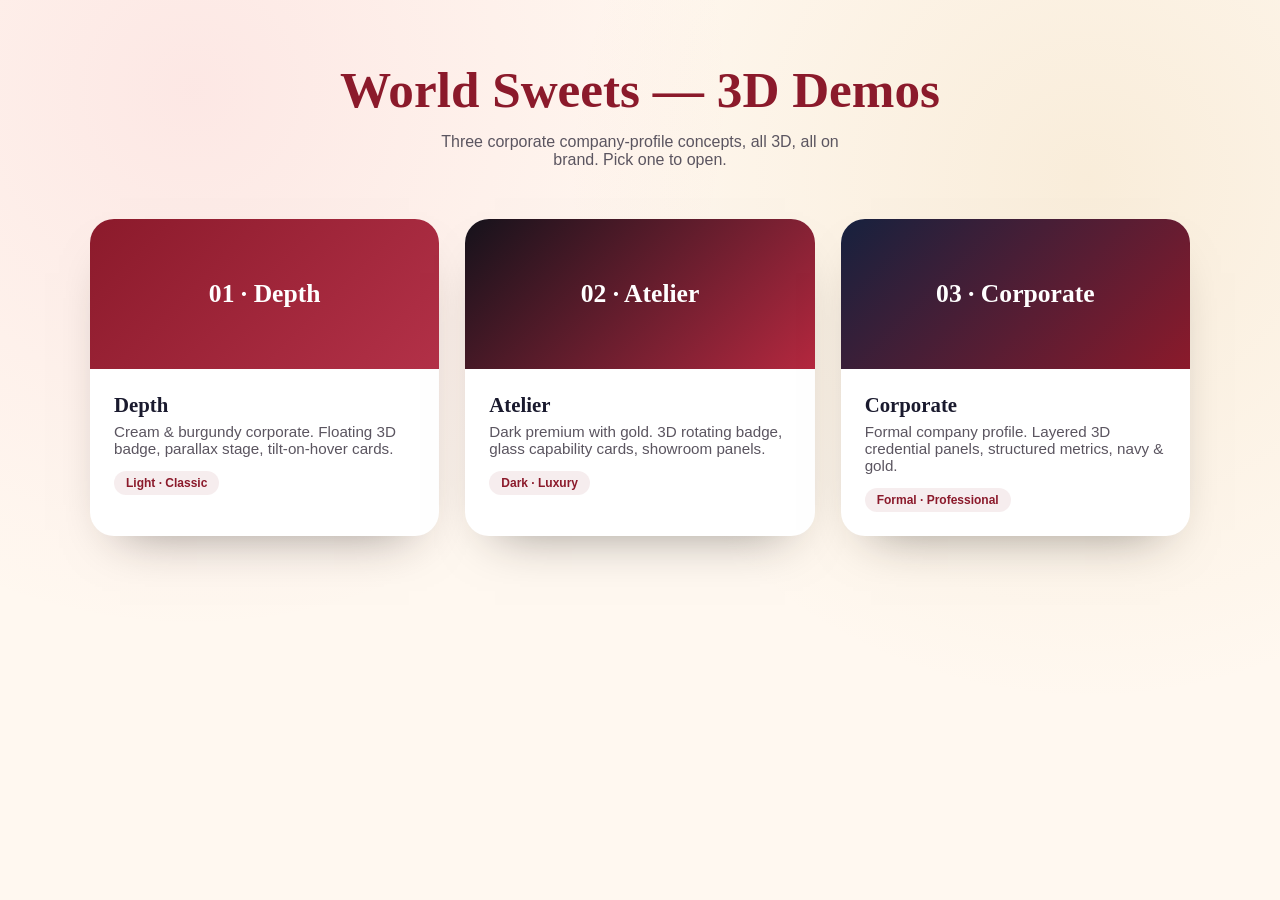
==== index.html @ ce7896cd "World Sweets — 3 corporate 3D homepage demos" ====
<!DOCTYPE html><html lang="en"><head><meta charset="UTF-8">
<meta http-equiv="refresh" content="0; url=3d-demos/index.html">
<title>World Sweets — Demos</title></head>
<body><p>Redirecting to <a href="3d-demos/index.html">World Sweets demos</a>…</p></body></html>
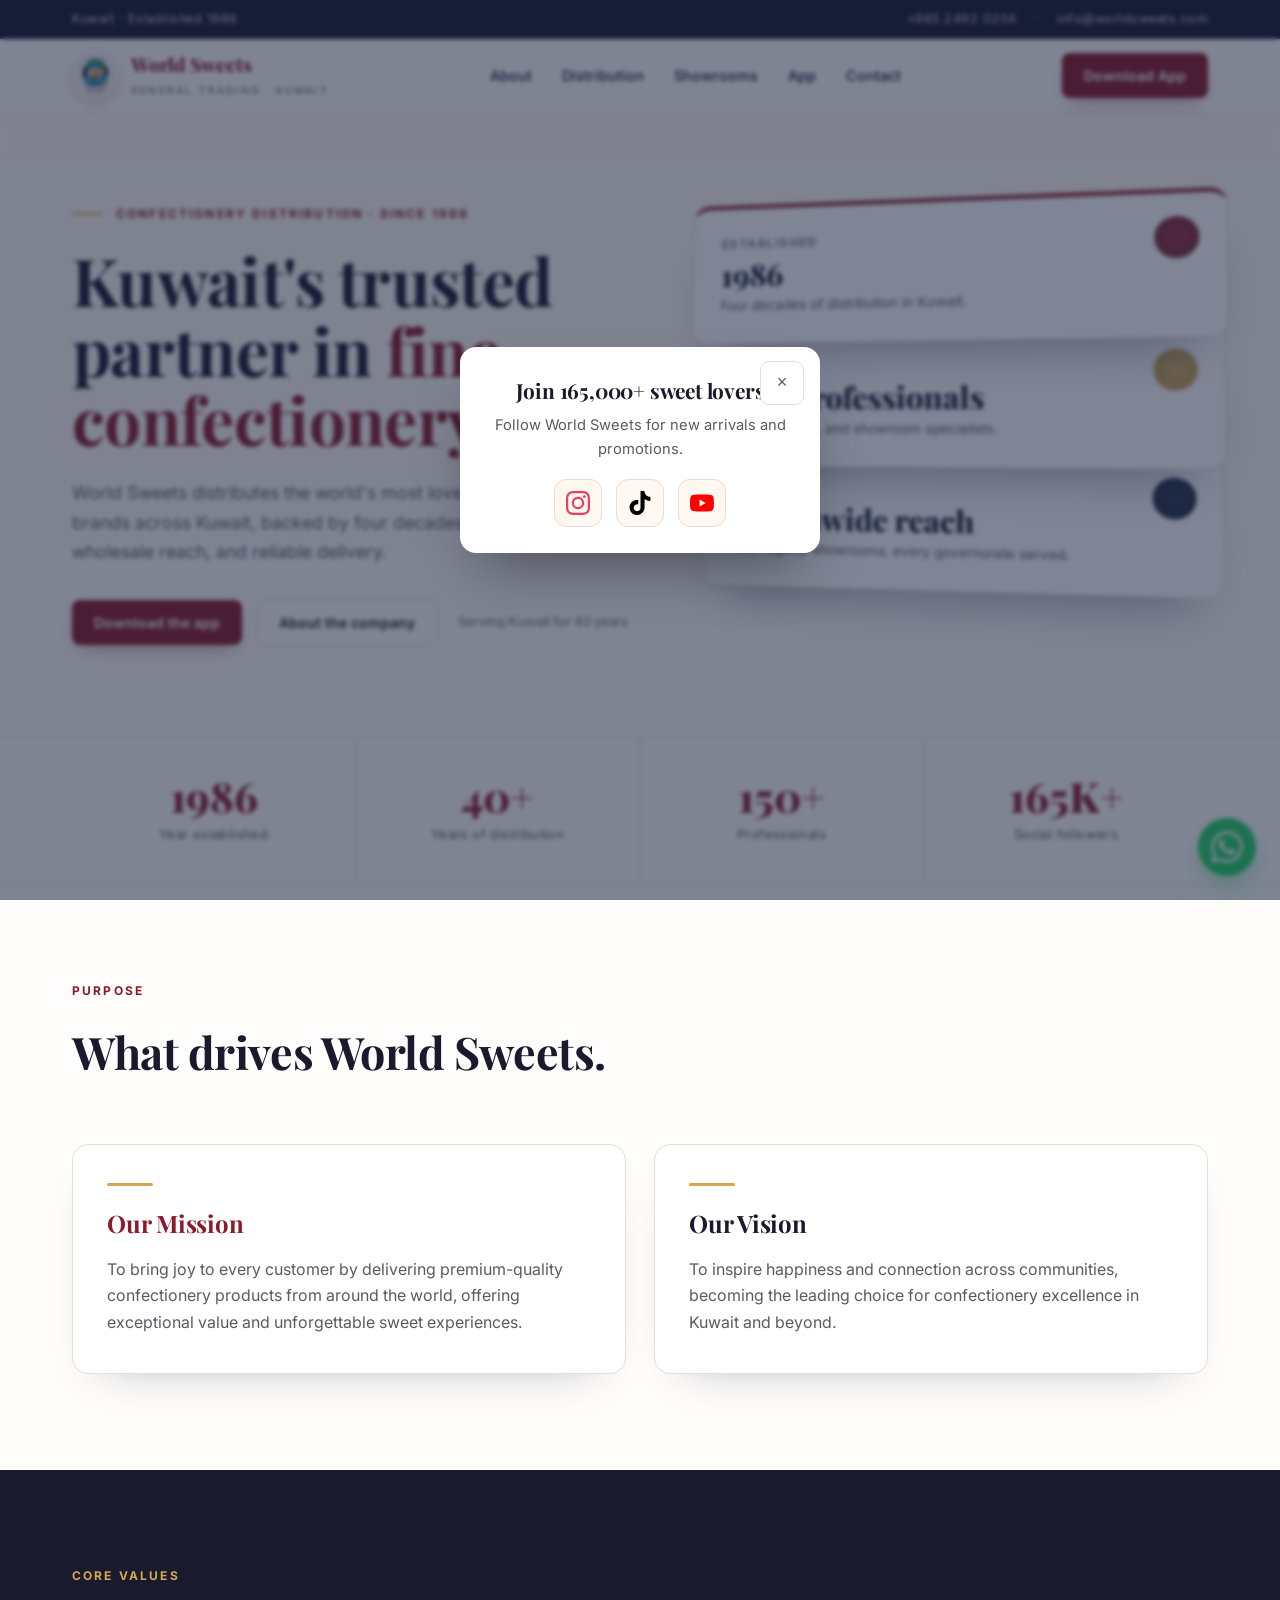
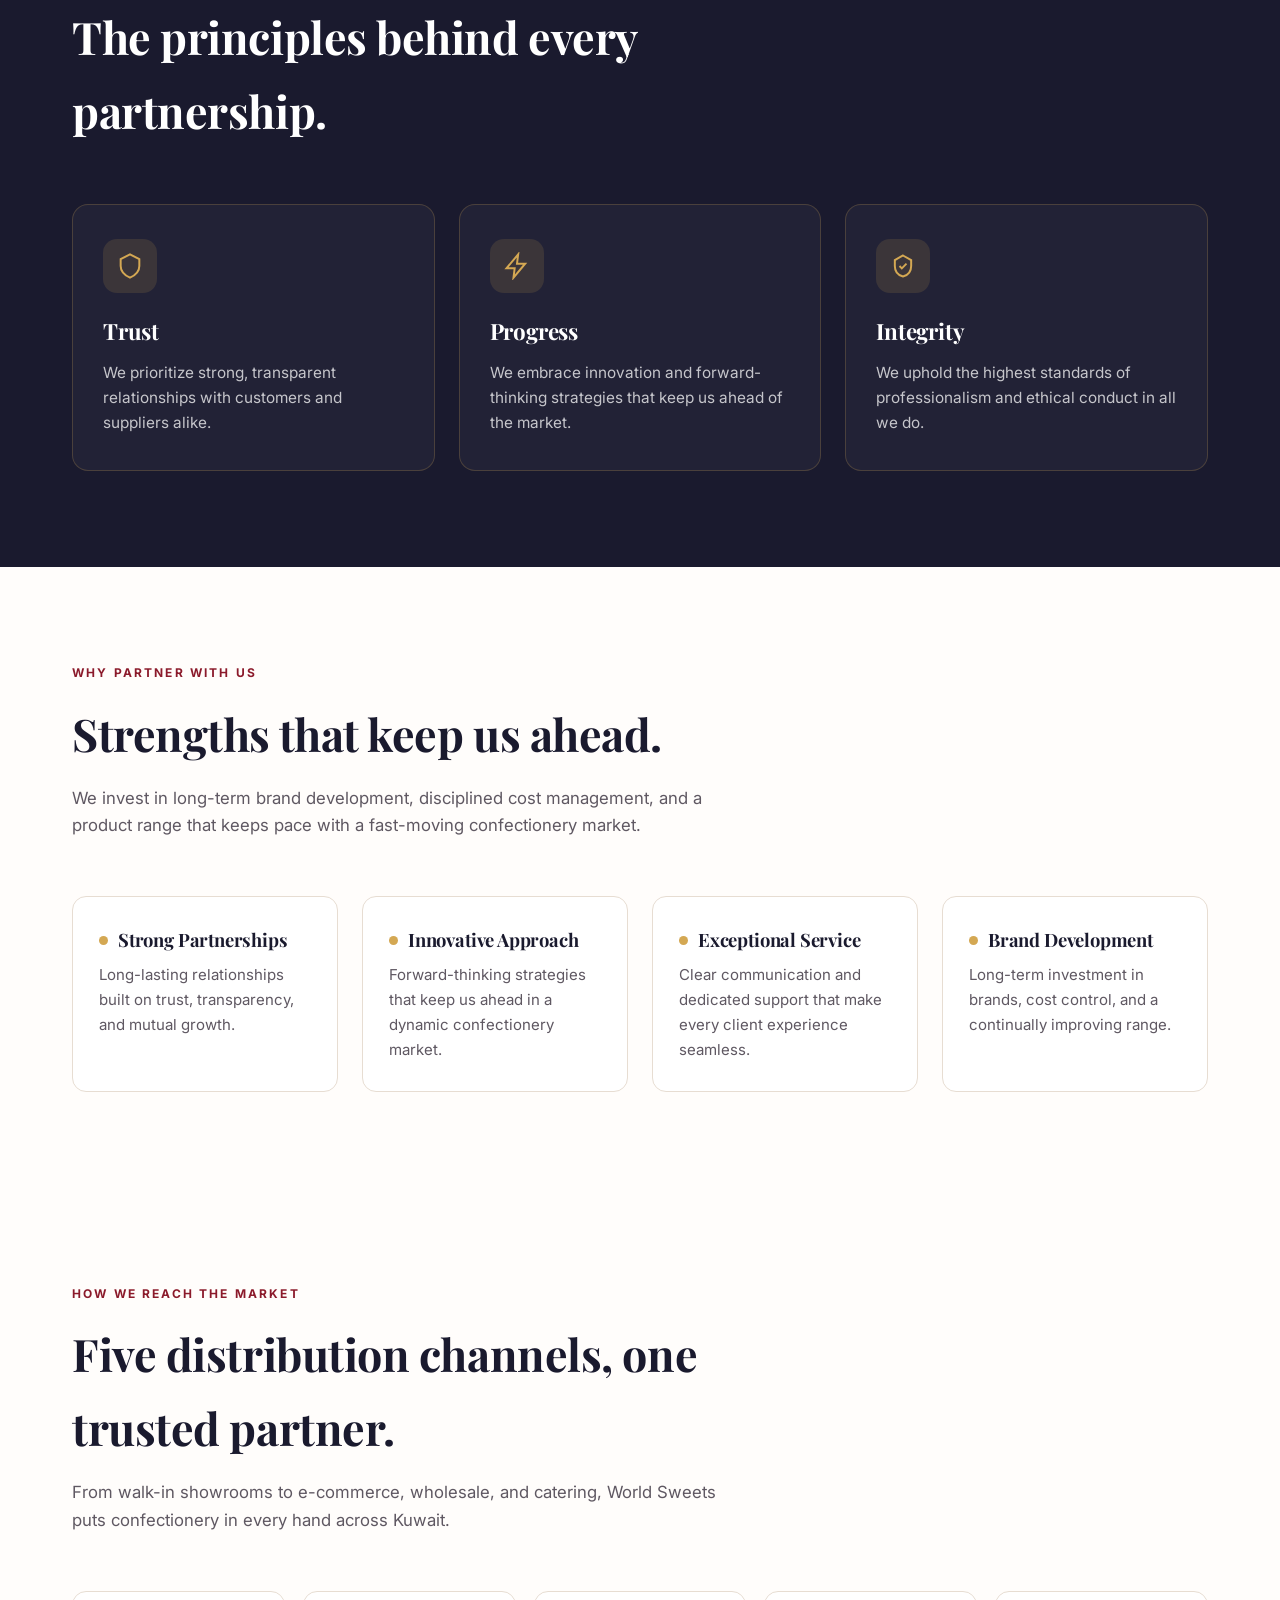
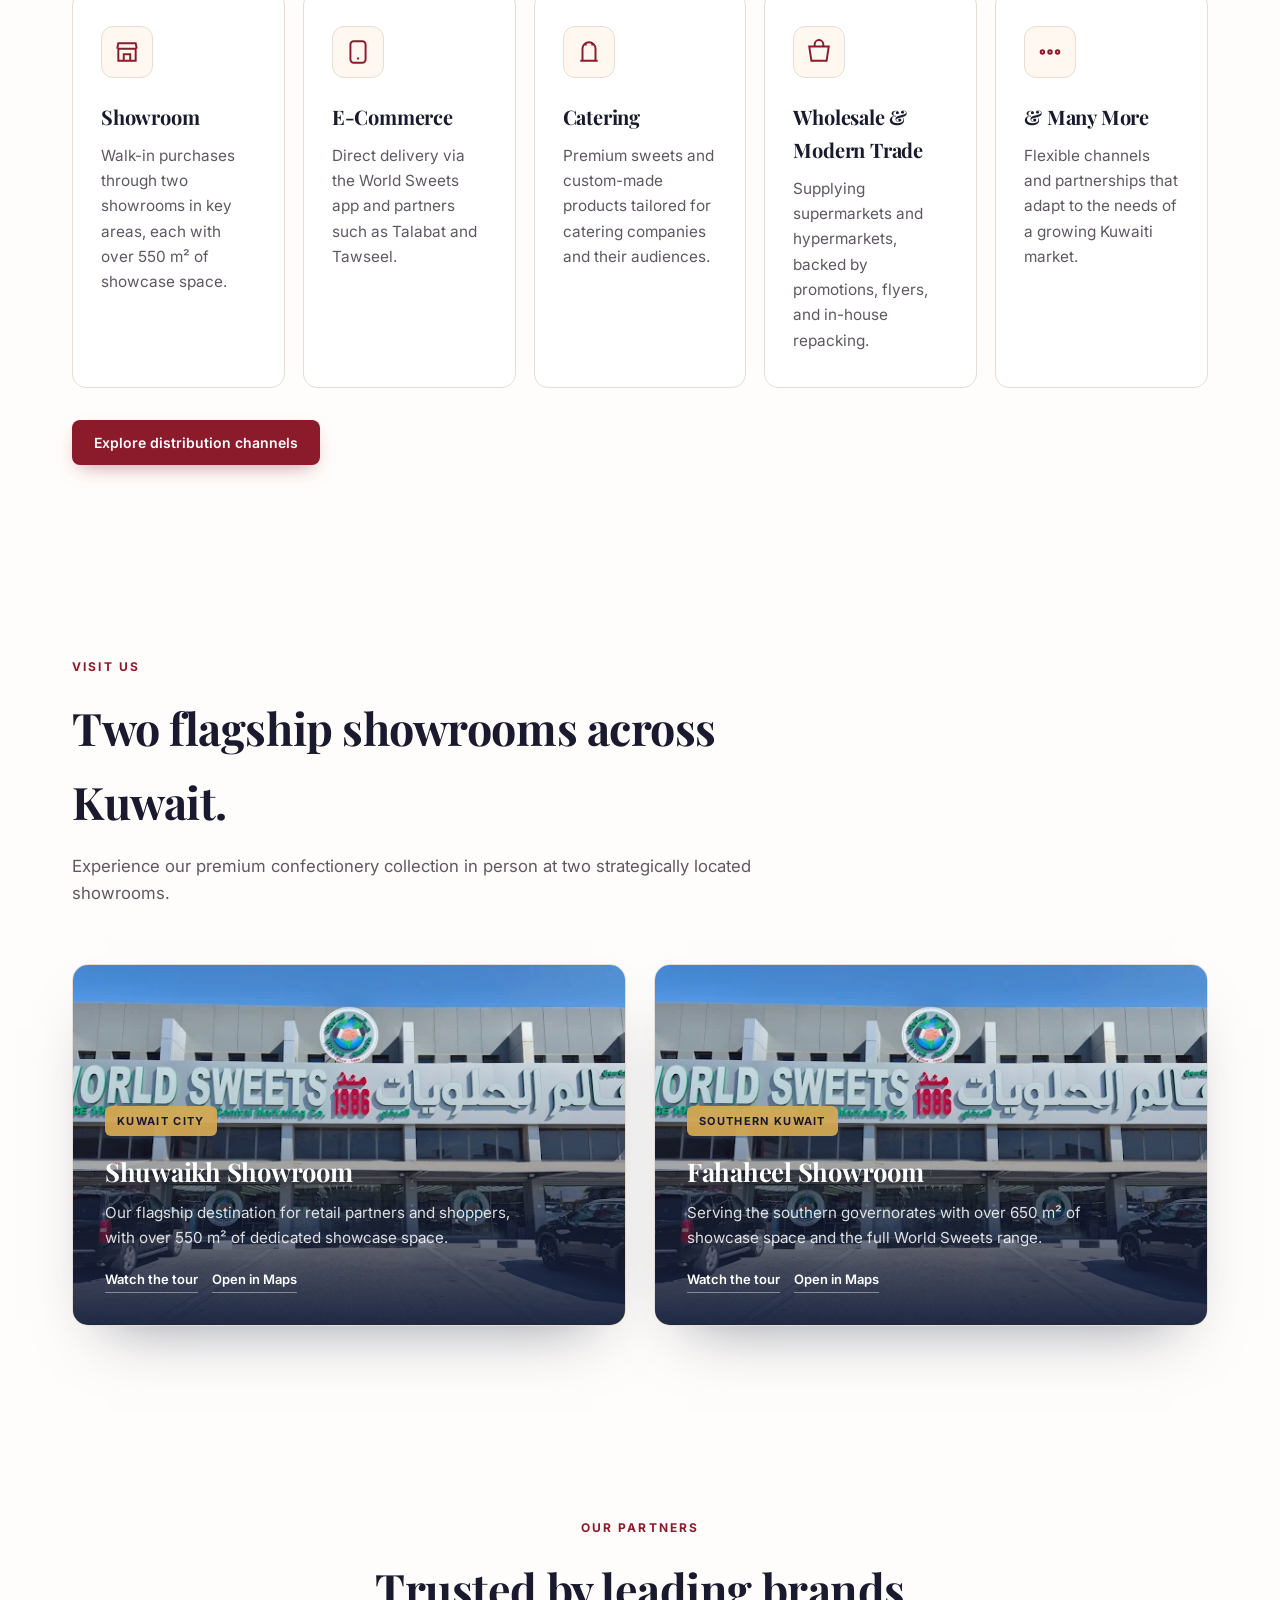
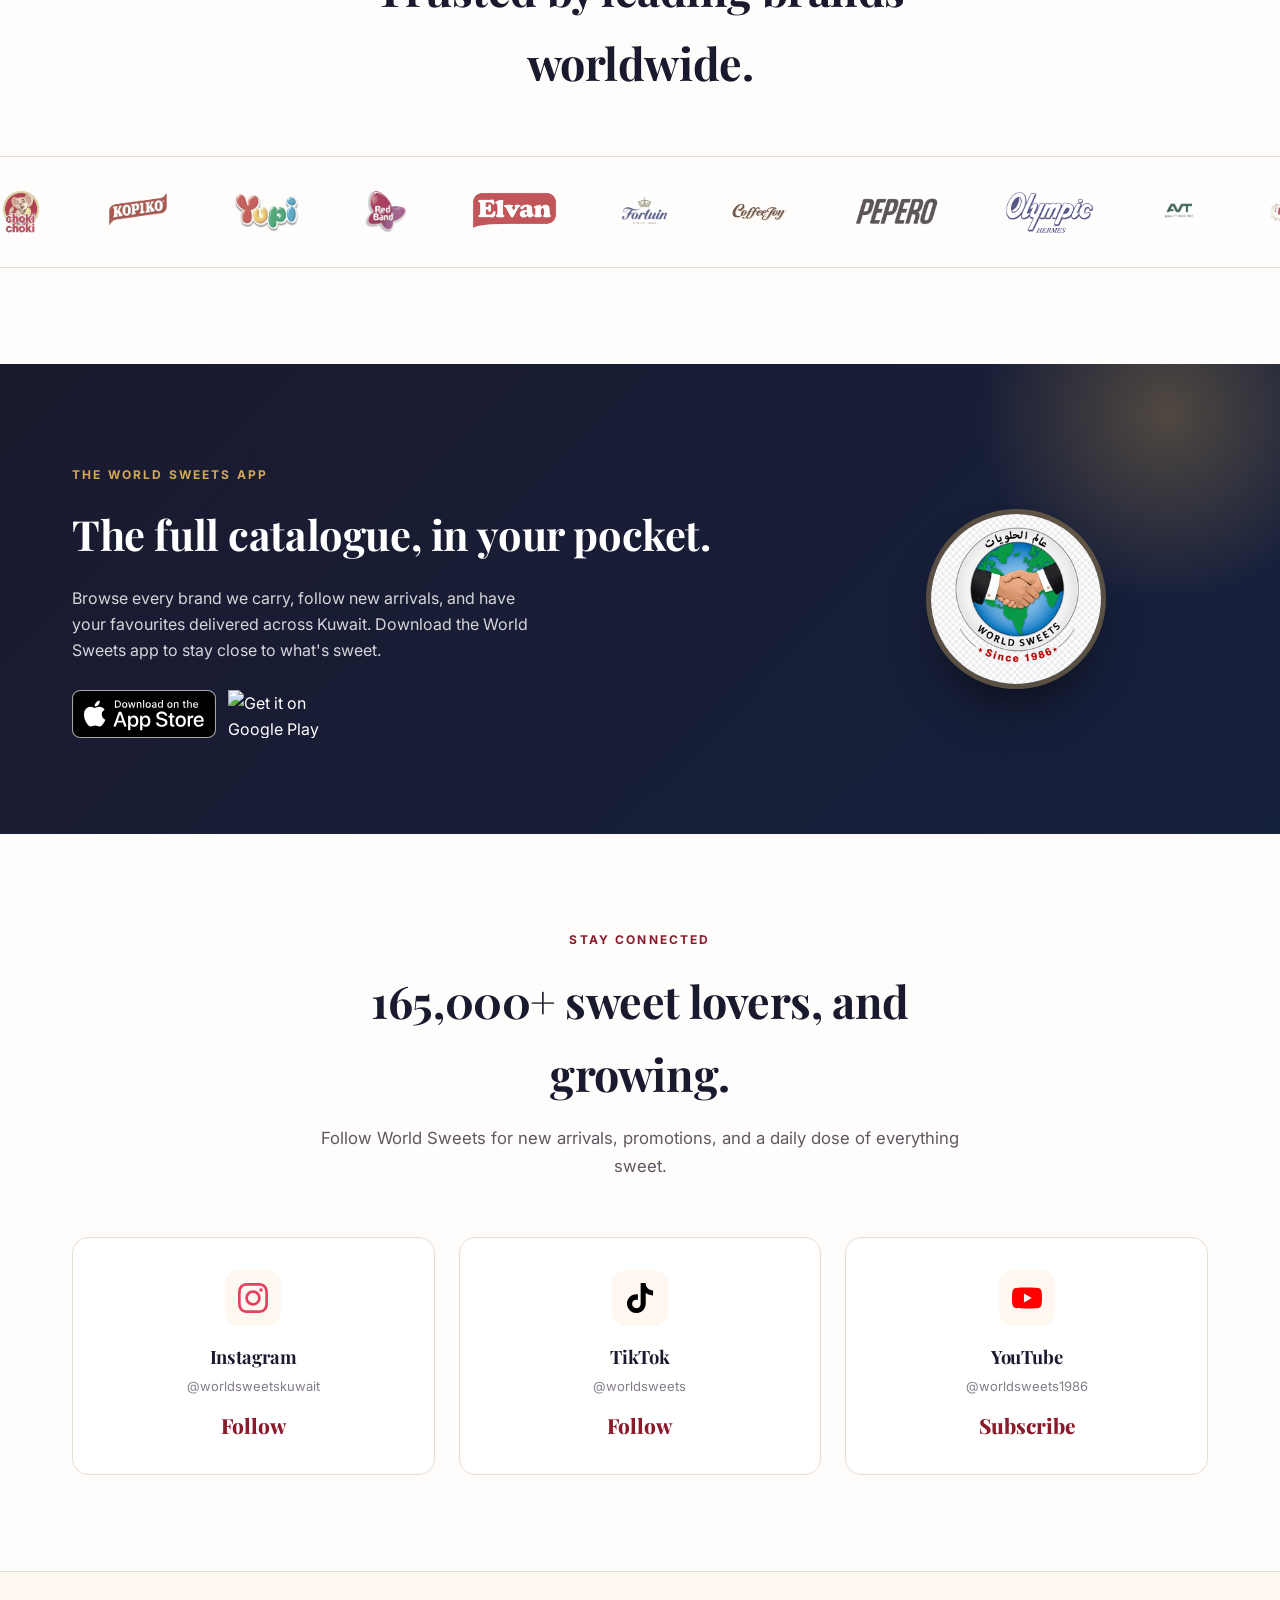
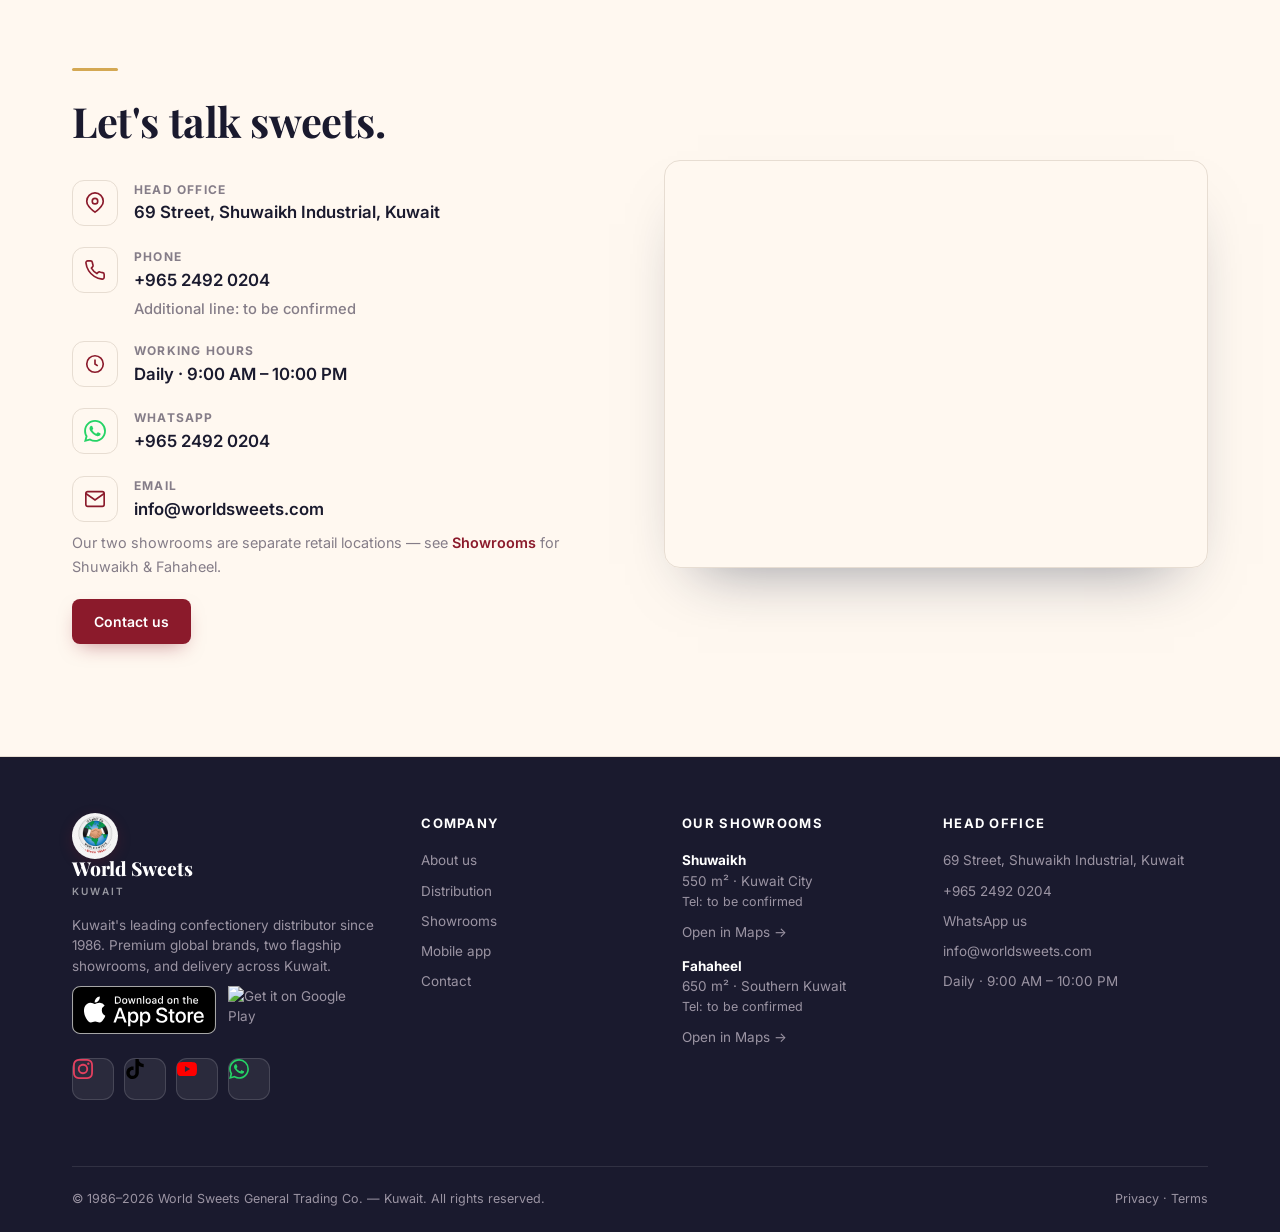
==== commit 3f4b77ae: "Replace demos with World Sweets Design-3 site (Phase 5 home)" ====
--- a/index.html
+++ b/index.html
@@ -1,4 +1,478 @@
-<!DOCTYPE html><html lang="en"><head><meta charset="UTF-8">
-<meta http-equiv="refresh" content="0; url=3d-demos/index.html">
-<title>World Sweets — Demos</title></head>
-<body><p>Redirecting to <a href="3d-demos/index.html">World Sweets demos</a>…</p></body></html>
+<!DOCTYPE html>
+<html lang="en">
+<head>
+<meta charset="UTF-8">
+<meta name="viewport" content="width=device-width, initial-scale=1.0">
+<title>World Sweets Kuwait — Confectionery Distributor Since 1986</title>
+<meta name="description" content="World Sweets is Kuwait's leading confectionery distributor since 1986. 150+ professionals, two flagship showrooms, and the World Sweets app for delivery across Kuwait.">
+<link rel="canonical" href="https://www.worldsweets.com/">
+<meta name="theme-color" content="#1A1A2E">
+<!-- Open Graph -->
+<meta property="og:type" content="website">
+<meta property="og:site_name" content="World Sweets Kuwait">
+<meta property="og:title" content="World Sweets Kuwait — Confectionery Distributor Since 1986">
+<meta property="og:description" content="Kuwait's leading confectionery distributor since 1986. Two flagship showrooms, premium global brands, and the World Sweets app for delivery across Kuwait.">
+<meta property="og:url" content="https://www.worldsweets.com/">
+<meta property="og:image" content="https://www.worldsweets.com/images/showrooms/shop-exterior.webp">
+<meta property="og:locale" content="en_KW">
+<meta name="twitter:card" content="summary_large_image">
+<meta name="twitter:title" content="World Sweets Kuwait — Confectionery Distributor Since 1986">
+<meta name="twitter:description" content="Kuwait's leading confectionery distributor since 1986. Two flagship showrooms and the World Sweets app.">
+<meta name="twitter:image" content="https://www.worldsweets.com/images/showrooms/shop-exterior.webp">
+<link rel="icon" type="image/png" sizes="32x32" href="images/icons/favicon-32.png">
+<link rel="icon" type="image/png" sizes="16x16" href="images/icons/favicon-16.png">
+<link rel="apple-touch-icon" sizes="180x180" href="images/icons/favicon-180.png">
+<link rel="preconnect" href="https://fonts.googleapis.com">
+<link rel="preconnect" href="https://fonts.gstatic.com" crossorigin>
+<link href="https://fonts.googleapis.com/css2?family=Playfair+Display:wght@600;700;800&family=Inter:wght@400;500;600;700&display=swap" rel="stylesheet">
+<link rel="stylesheet" href="css/site.css">
+<script type="application/ld+json">
+{
+  "@context": "https://schema.org",
+  "@type": "Organization",
+  "name": "World Sweets",
+  "legalName": "World Sweets General Trading Co.",
+  "url": "https://www.worldsweets.com/",
+  "logo": "https://www.worldsweets.com/images/icons/logo.png",
+  "foundingDate": "1986",
+  "description": "Kuwait's leading confectionery distributor since 1986, serving all market segments with a team of over 150 professionals and two flagship showrooms.",
+  "email": "info@worldsweets.com",
+  "telephone": "+965 2492 0204",
+  "address": {
+    "@type": "PostalAddress",
+    "streetAddress": "69 Street, Shuwaikh Industrial",
+    "addressLocality": "Shuwaikh",
+    "addressCountry": "KW"
+  },
+  "sameAs": [
+    "https://www.instagram.com/worldsweetskuwait",
+    "https://www.tiktok.com/@worldsweets",
+    "https://youtube.com/@worldsweets1986"
+  ]
+}
+</script>
+</head>
+<body>
+
+<!-- top bar -->
+<div class="topbar">
+  <div class="wrap">
+    <span>Kuwait · Established 1986</span>
+    <div class="tb-contact" style="display:flex;gap:18px;align-items:center">
+      <a href="tel:+96524920204">+965 2492 0204</a>
+      <span>·</span>
+      <a href="mailto:info@worldsweets.com">info@worldsweets.com</a>
+    </div>
+  </div>
+</div>
+
+<!-- nav -->
+<nav class="site">
+  <div class="wrap">
+    <a class="brand" href="index.html" aria-label="World Sweets home">
+      <img src="images/icons/logo.png" alt="World Sweets logo" width="46" height="46">
+      <span><b>World Sweets</b><small>General Trading · Kuwait</small></span>
+    </a>
+    <div class="navlinks">
+      <a href="about.html">About</a>
+      <a href="distribution.html">Distribution</a>
+      <a href="showrooms.html">Showrooms</a>
+      <a href="app.html">App</a>
+      <a href="contact.html">Contact</a>
+    </div>
+    <div class="nav-cta">
+      <a class="btn btn-primary" href="app.html">Download App</a>
+      <button class="nav-toggle" id="nav-toggle" aria-label="Open menu" aria-expanded="false" aria-controls="mobile-menu">
+        <span></span><span></span><span></span>
+      </button>
+    </div>
+  </div>
+</nav>
+
+<!-- mobile menu -->
+<div class="mobile-menu" id="mobile-menu" role="dialog" aria-modal="true" aria-label="Navigation menu">
+  <div class="mobile-menu-head">
+    <span class="brand"><b>World Sweets</b><small>Kuwait</small></span>
+    <button class="mm-close" id="mm-close" aria-label="Close menu">&times;</button>
+  </div>
+  <a class="mm-link" href="about.html">About</a>
+  <a class="mm-link" href="distribution.html">Distribution</a>
+  <a class="mm-link" href="showrooms.html">Showrooms</a>
+  <a class="mm-link" href="app.html">App</a>
+  <a class="mm-link" href="contact.html">Contact</a>
+  <a class="btn btn-gold" href="app.html">Download the app</a>
+</div>
+
+<main>
+
+<!-- hero -->
+<header class="hero" id="hero">
+  <div class="wrap">
+    <div class="reveal">
+      <span class="kicker">Confectionery Distribution · Since 1986</span>
+      <h1>Kuwait's trusted partner in <span>fine confectionery</span>.</h1>
+      <p class="lead">World Sweets distributes the world's most loved confectionery brands across Kuwait, backed by four decades of showrooms, wholesale reach, and reliable delivery.</p>
+      <div class="cta-row">
+        <a class="btn btn-primary" href="app.html">Download the app</a>
+        <a class="btn btn-outline" href="about.html">About the company</a>
+        <span class="since">Serving Kuwait for 40 years</span>
+      </div>
+    </div>
+    <div class="stack" id="stack">
+      <div class="panel p1"><div class="seal" style="background:radial-gradient(circle,var(--burgundy),var(--burgundy-d))"></div><div class="pl">Established</div><div class="pv">1986</div><div class="pd">Four decades of distribution in Kuwait.</div></div>
+      <div class="panel p2"><div class="seal" style="background:radial-gradient(circle,var(--gold),var(--gold-d))"></div><div class="pl">Team</div><div class="pv">150+ professionals</div><div class="pd">Sales, logistics, and showroom specialists.</div></div>
+      <div class="panel p3"><div class="seal" style="background:radial-gradient(circle,var(--navy),#0d1326)"></div><div class="pl">Network</div><div class="pv">Nationwide reach</div><div class="pd">Two flagship showrooms, every governorate served.</div></div>
+    </div>
+  </div>
+</header>
+
+<!-- metrics -->
+<section class="metrics" style="padding:0">
+  <div class="wrap">
+    <div class="metric reveal"><div class="n">1986</div><div class="l">Year established</div></div>
+    <div class="metric reveal"><div class="n">40+</div><div class="l">Years of distribution</div></div>
+    <div class="metric reveal"><div class="n">150+</div><div class="l">Professionals</div></div>
+    <div class="metric reveal"><div class="n">165K+</div><div class="l">Social followers</div></div>
+  </div>
+</section>
+
+<!-- mission & vision -->
+<section class="wrap">
+  <div class="sec-head reveal">
+    <span class="kicker">Purpose</span>
+    <h2>What drives World Sweets.</h2>
+  </div>
+  <div class="mv-grid">
+    <div class="mv reveal">
+      <div class="rule"></div>
+      <h3>Our Mission</h3>
+      <p>To bring joy to every customer by delivering premium-quality confectionery products from around the world, offering exceptional value and unforgettable sweet experiences.</p>
+    </div>
+    <div class="mv vision reveal">
+      <div class="rule"></div>
+      <h3>Our Vision</h3>
+      <p>To inspire happiness and connection across communities, becoming the leading choice for confectionery excellence in Kuwait and beyond.</p>
+    </div>
+  </div>
+</section>
+
+<!-- core values -->
+<section class="values">
+  <div class="wrap">
+    <div class="sec-head reveal">
+      <span class="kicker">Core values</span>
+      <h2>The principles behind every partnership.</h2>
+    </div>
+    <div class="vgrid">
+      <div class="vcard reveal">
+        <div class="vix"><svg viewBox="0 0 24 24"><path d="M12 2l8 4v6c0 5-3.5 8-8 10-4.5-2-8-5-8-10V6l8-4z"/></svg></div>
+        <h3>Trust</h3>
+        <p>We prioritize strong, transparent relationships with customers and suppliers alike.</p>
+      </div>
+      <div class="vcard reveal">
+        <div class="vix"><svg viewBox="0 0 24 24"><path d="M13 2L3 14h7l-1 8 10-12h-7l1-8z"/></svg></div>
+        <h3>Progress</h3>
+        <p>We embrace innovation and forward-thinking strategies that keep us ahead of the market.</p>
+      </div>
+      <div class="vcard reveal">
+        <div class="vix"><svg viewBox="0 0 24 24"><path d="M9 12l2 2 4-4M12 3l7 4v5c0 5-3 8-7 9-4-1-7-4-7-9V7l7-4z"/></svg></div>
+        <h3>Integrity</h3>
+        <p>We uphold the highest standards of professionalism and ethical conduct in all we do.</p>
+      </div>
+    </div>
+  </div>
+</section>
+
+<!-- strengths -->
+<section class="wrap">
+  <div class="sec-head reveal">
+    <span class="kicker">Why partner with us</span>
+    <h2>Strengths that keep us ahead.</h2>
+    <p>We invest in long-term brand development, disciplined cost management, and a product range that keeps pace with a fast-moving confectionery market.</p>
+  </div>
+  <div class="str-grid">
+    <div class="str reveal"><h3><span class="dot"></span>Strong Partnerships</h3><p>Long-lasting relationships built on trust, transparency, and mutual growth.</p></div>
+    <div class="str reveal"><h3><span class="dot"></span>Innovative Approach</h3><p>Forward-thinking strategies that keep us ahead in a dynamic confectionery market.</p></div>
+    <div class="str reveal"><h3><span class="dot"></span>Exceptional Service</h3><p>Clear communication and dedicated support that make every client experience seamless.</p></div>
+    <div class="str reveal"><h3><span class="dot"></span>Brand Development</h3><p>Long-term investment in brands, cost control, and a continually improving range.</p></div>
+  </div>
+</section>
+
+<!-- distribution channels teaser -->
+<section class="wrap">
+  <div class="sec-head reveal">
+    <span class="kicker">How we reach the market</span>
+    <h2>Five distribution channels, one trusted partner.</h2>
+    <p>From walk-in showrooms to e-commerce, wholesale, and catering, World Sweets puts confectionery in every hand across Kuwait.</p>
+  </div>
+  <div class="cap-grid">
+    <div class="cap reveal">
+      <div class="ix"><svg viewBox="0 0 24 24"><path d="M3 9l1-5h16l1 5M4 9h16v11H4zM9 20v-6h6v6"/></svg></div>
+      <h3>Showroom</h3>
+      <p>Walk-in purchases through two showrooms in key areas, each with over 550 m² of showcase space.</p>
+    </div>
+    <div class="cap reveal">
+      <div class="ix"><svg viewBox="0 0 24 24"><rect x="5" y="2" width="14" height="20" rx="3"/><path d="M11 18h2"/></svg></div>
+      <h3>E-Commerce</h3>
+      <p>Direct delivery via the World Sweets app and partners such as Talabat and Tawseel.</p>
+    </div>
+    <div class="cap reveal">
+      <div class="ix"><svg viewBox="0 0 24 24"><path d="M4 20h16M6 20V9a6 6 0 0 1 12 0v11M9 6V4M15 6V4"/></svg></div>
+      <h3>Catering</h3>
+      <p>Premium sweets and custom-made products tailored for catering companies and their audiences.</p>
+    </div>
+    <div class="cap reveal">
+      <div class="ix"><svg viewBox="0 0 24 24"><path d="M3 7h18l-2 13H5L3 7zM8 7V5a4 4 0 0 1 8 0v2"/></svg></div>
+      <h3>Wholesale &amp; Modern Trade</h3>
+      <p>Supplying supermarkets and hypermarkets, backed by promotions, flyers, and in-house repacking.</p>
+    </div>
+    <div class="cap reveal">
+      <div class="ix"><svg viewBox="0 0 24 24"><circle cx="5" cy="12" r="1.6"/><circle cx="12" cy="12" r="1.6"/><circle cx="19" cy="12" r="1.6"/></svg></div>
+      <h3>&amp; Many More</h3>
+      <p>Flexible channels and partnerships that adapt to the needs of a growing Kuwaiti market.</p>
+    </div>
+  </div>
+  <p class="reveal" style="margin-top:32px"><a class="btn btn-primary" href="distribution.html">Explore distribution channels</a></p>
+</section>
+
+<!-- showrooms teaser -->
+<section class="wrap">
+  <div class="sec-head reveal">
+    <span class="kicker">Visit us</span>
+    <h2>Two flagship showrooms across Kuwait.</h2>
+    <p>Experience our premium confectionery collection in person at two strategically located showrooms.</p>
+  </div>
+  <div class="rooms">
+    <div class="room reveal">
+      <img src="images/showrooms/shop-exterior.webp" alt="World Sweets Shuwaikh showroom exterior" loading="lazy">
+      <div class="meta">
+        <span class="tag">Kuwait City</span>
+        <h3>Shuwaikh Showroom</h3>
+        <p>Our flagship destination for retail partners and shoppers, with over 550 m² of dedicated showcase space.</p>
+        <div class="room-links">
+          <a href="showrooms.html">Watch the tour</a>
+          <a href="https://maps.app.goo.gl/JJyNGuVDmwmfUHDL9" target="_blank" rel="noopener">Open in Maps</a>
+        </div>
+      </div>
+    </div>
+    <div class="room reveal">
+      <img src="images/showrooms/shop-exterior.webp" alt="World Sweets Fahaheel showroom exterior" loading="lazy">
+      <div class="meta">
+        <span class="tag">Southern Kuwait</span>
+        <h3>Fahaheel Showroom</h3>
+        <p>Serving the southern governorates with over 650 m² of showcase space and the full World Sweets range.</p>
+        <div class="room-links">
+          <a href="showrooms.html">Watch the tour</a>
+          <a href="https://maps.app.goo.gl/7aEmgM1BftRYwrcG6" target="_blank" rel="noopener">Open in Maps</a>
+        </div>
+      </div>
+    </div>
+  </div>
+</section>
+
+<!-- brands marquee -->
+<section class="brands">
+  <div class="wrap">
+    <div class="sec-head center reveal">
+      <span class="kicker">Our partners</span>
+      <h2>Trusted by leading brands worldwide.</h2>
+    </div>
+  </div>
+  <div class="marquee-wrap reveal">
+    <div class="marquee" id="brand-marquee">
+      <img src="images/brands/choki.webp" alt="Choki Choki" loading="lazy">
+      <img src="images/brands/kopiko.webp" alt="Kopiko" loading="lazy">
+      <img src="images/brands/yupi.png" alt="Yupi" loading="lazy">
+      <img src="images/brands/red-band.webp" alt="Red Band" loading="lazy">
+      <img src="images/brands/elvan.png" alt="Elvan" loading="lazy">
+      <img src="images/brands/fortuin.png" alt="Fortuin" loading="lazy">
+      <img src="images/brands/coffee-joy.png" alt="Coffee Joy" loading="lazy">
+      <img src="images/brands/pepero.jpg" alt="Pepero" loading="lazy">
+      <img src="images/brands/oly.png" alt="Oly" loading="lazy">
+      <img src="images/brands/avt.png" alt="AVT" loading="lazy">
+      <img src="images/brands/rollana.jpg" alt="Rollana" loading="lazy">
+      <img src="images/brands/sadia.jpg" alt="Sadia" loading="lazy">
+      <img src="images/brands/sourpunk.png" alt="Sour Punk" loading="lazy">
+      <img src="images/brands/eg.jpg" alt="E and G" loading="lazy">
+    </div>
+  </div>
+</section>
+
+<!-- app promo band -->
+<section class="appcta">
+  <div class="wrap">
+    <div class="reveal">
+      <span class="kicker">The World Sweets app</span>
+      <h2>The full catalogue, in your pocket.</h2>
+      <p>Browse every brand we carry, follow new arrivals, and have your favourites delivered across Kuwait. Download the World Sweets app to stay close to what's sweet.</p>
+      <div class="store-row">
+        <a class="store-badge app-store-link" href="app.html" aria-label="Download on the App Store"><img src="images/badges/app-store.svg" alt="Download on the App Store" width="135" height="48"></a>
+        <a class="store-badge app-store-link" href="app.html" aria-label="Get it on Google Play"><img src="images/badges/google-play.png" alt="Get it on Google Play" width="124" height="48"></a>
+      </div>
+    </div>
+    <div class="seal-lg reveal"><img src="images/icons/logo.png" alt="World Sweets app icon"></div>
+  </div>
+</section>
+
+<!-- social -->
+<section class="wrap">
+  <div class="sec-head center reveal">
+    <span class="kicker">Stay connected</span>
+    <h2>165,000+ sweet lovers, and growing.</h2>
+    <p>Follow World Sweets for new arrivals, promotions, and a daily dose of everything sweet.</p>
+  </div>
+  <div class="social-grid">
+    <a class="scard reveal" href="https://www.instagram.com/worldsweetskuwait" target="_blank" rel="noopener">
+      <div class="sicon"><img src="images/social/instagram.svg" alt="" width="30" height="30"></div>
+      <h3>Instagram</h3>
+      <p class="handle">@worldsweetskuwait</p>
+      <span class="count">Follow</span>
+    </a>
+    <a class="scard reveal" href="https://www.tiktok.com/@worldsweets" target="_blank" rel="noopener">
+      <div class="sicon"><img src="images/social/tiktok.svg" alt="" width="30" height="30"></div>
+      <h3>TikTok</h3>
+      <p class="handle">@worldsweets</p>
+      <span class="count">Follow</span>
+    </a>
+    <a class="scard reveal" href="https://youtube.com/@worldsweets1986" target="_blank" rel="noopener">
+      <div class="sicon"><img src="images/social/youtube.svg" alt="" width="30" height="30"></div>
+      <h3>YouTube</h3>
+      <p class="handle">@worldsweets1986</p>
+      <span class="count">Subscribe</span>
+    </a>
+  </div>
+</section>
+
+<!-- contact teaser -->
+<section class="about contact" id="contact">
+  <div class="wrap">
+    <div class="reveal">
+      <div class="rule"></div>
+      <h2 style="font-family:'Playfair Display';font-size:clamp(1.8rem,3.4vw,2.6rem);color:var(--navy-2);margin:16px 0 24px">Let's talk sweets.</h2>
+      <div class="contact-info">
+        <div class="ci">
+          <div class="ci-ix"><svg viewBox="0 0 24 24"><path d="M21 10c0 6-9 12-9 12s-9-6-9-12a9 9 0 0 1 18 0z"/><circle cx="12" cy="10" r="3"/></svg></div>
+          <div><div class="ci-l">Head office</div><div class="ci-v">69 Street, Shuwaikh Industrial, Kuwait</div></div>
+        </div>
+        <div class="ci">
+          <div class="ci-ix"><svg viewBox="0 0 24 24"><path d="M22 16.9v3a2 2 0 0 1-2.2 2 19.8 19.8 0 0 1-8.6-3 19.5 19.5 0 0 1-6-6 19.8 19.8 0 0 1-3.1-8.7A2 2 0 0 1 4.1 2h3a2 2 0 0 1 2 1.7c.1 1 .4 1.9.7 2.8a2 2 0 0 1-.5 2.1L8.1 9.9a16 16 0 0 0 6 6l1.3-1.3a2 2 0 0 1 2.1-.4c.9.3 1.8.6 2.8.7a2 2 0 0 1 1.7 2z"/></svg></div>
+          <div><div class="ci-l">Phone</div><div class="ci-v"><a href="tel:+96524920204">+965 2492 0204</a><span class="muted-add">Additional line: to be confirmed</span></div></div>
+        </div>
+        <div class="ci">
+          <div class="ci-ix"><svg viewBox="0 0 24 24"><circle cx="12" cy="12" r="9"/><path d="M12 7v5l3 2"/></svg></div>
+          <div><div class="ci-l">Working hours</div><div class="ci-v">Daily · 9:00 AM – 10:00 PM</div></div>
+        </div>
+        <div class="ci">
+          <div class="ci-ix"><img src="images/social/whatsapp.svg" alt="" width="22" height="22"></div>
+          <div><div class="ci-l">WhatsApp</div><div class="ci-v"><a href="https://wa.me/96524920204" target="_blank" rel="noopener">+965 2492 0204</a></div></div>
+        </div>
+        <div class="ci">
+          <div class="ci-ix"><svg viewBox="0 0 24 24"><rect x="2" y="4" width="20" height="16" rx="2"/><path d="M22 6l-10 7L2 6"/></svg></div>
+          <div><div class="ci-l">Email</div><div class="ci-v"><a href="mailto:info@worldsweets.com">info@worldsweets.com</a></div></div>
+        </div>
+      </div>
+      <p style="margin-top:8px;color:var(--soft);font-size:.9rem">Our two showrooms are separate retail locations — see <a href="showrooms.html" style="color:var(--burgundy);font-weight:600">Showrooms</a> for Shuwaikh &amp; Fahaheel.</p>
+      <p style="margin-top:20px"><a class="btn btn-primary" href="contact.html">Contact us</a></p>
+    </div>
+    <div class="contact-map reveal">
+      <iframe src="https://www.google.com/maps?q=World+Sweets+Shuwaikh+Kuwait&output=embed" title="World Sweets Shuwaikh location" loading="lazy" referrerpolicy="no-referrer-when-downgrade"></iframe>
+    </div>
+  </div>
+</section>
+
+</main>
+
+<!-- footer -->
+<footer class="site">
+  <div class="wrap">
+    <div class="ftop">
+      <div class="fcol">
+        <a class="brand" href="index.html"><img src="images/icons/logo.png" alt="World Sweets" width="46" height="46"><span><b>World Sweets</b><small>Kuwait</small></span></a>
+        <p class="fblurb">Kuwait's leading confectionery distributor since 1986. Premium global brands, two flagship showrooms, and delivery across Kuwait.</p>
+        <div class="store-row">
+          <a class="store-badge" href="app.html" aria-label="Download on the App Store"><img src="images/badges/app-store.svg" alt="Download on the App Store" width="124" height="42"></a>
+          <a class="store-badge" href="app.html" aria-label="Get it on Google Play"><img src="images/badges/google-play.png" alt="Get it on Google Play" width="114" height="42"></a>
+        </div>
+        <div class="fsocial">
+          <a href="https://www.instagram.com/worldsweetskuwait" target="_blank" rel="noopener" aria-label="Instagram"><img src="images/social/instagram.svg" alt="" width="20" height="20"></a>
+          <a href="https://www.tiktok.com/@worldsweets" target="_blank" rel="noopener" aria-label="TikTok"><img src="images/social/tiktok.svg" alt="" width="20" height="20"></a>
+          <a href="https://youtube.com/@worldsweets1986" target="_blank" rel="noopener" aria-label="YouTube"><img src="images/social/youtube.svg" alt="" width="20" height="20"></a>
+          <a class="wa" href="https://wa.me/96524920204" target="_blank" rel="noopener" aria-label="WhatsApp"><img src="images/social/whatsapp.svg" alt="" width="20" height="20"></a>
+        </div>
+      </div>
+      <div class="fcol">
+        <h4>Company</h4>
+        <a href="about.html">About us</a>
+        <a href="distribution.html">Distribution</a>
+        <a href="showrooms.html">Showrooms</a>
+        <a href="app.html">Mobile app</a>
+        <a href="contact.html">Contact</a>
+      </div>
+      <div class="fcol">
+        <h4>Our showrooms</h4>
+        <p><strong style="color:#fff">Shuwaikh</strong><br>550 m² · Kuwait City<br><span style="font-size:12.5px">Tel: to be confirmed</span></p>
+        <a href="https://maps.app.goo.gl/JJyNGuVDmwmfUHDL9" target="_blank" rel="noopener">Open in Maps →</a>
+        <p style="margin-top:14px"><strong style="color:#fff">Fahaheel</strong><br>650 m² · Southern Kuwait<br><span style="font-size:12.5px">Tel: to be confirmed</span></p>
+        <a href="https://maps.app.goo.gl/7aEmgM1BftRYwrcG6" target="_blank" rel="noopener">Open in Maps →</a>
+      </div>
+      <div class="fcol">
+        <h4>Head office</h4>
+        <p>69 Street, Shuwaikh Industrial, Kuwait</p>
+        <a href="tel:+96524920204">+965 2492 0204</a>
+        <a href="https://wa.me/96524920204" target="_blank" rel="noopener">WhatsApp us</a>
+        <a href="mailto:info@worldsweets.com">info@worldsweets.com</a>
+        <p style="margin-top:10px">Daily · 9:00 AM – 10:00 PM</p>
+      </div>
+    </div>
+    <div class="fbot">
+      <span>© 1986–2026 World Sweets General Trading Co. — Kuwait. All rights reserved.</span>
+      <span><a href="privacy.html">Privacy</a> · <a href="terms.html">Terms</a></span>
+    </div>
+  </div>
+</footer>
+
+<!-- floating WhatsApp -->
+<a class="wa-float" id="whatsapp-float" href="https://wa.me/96524920204?text=Hi%20World%20Sweets%2C%20I%27d%20like%20to%20know%20more." target="_blank" rel="noopener" aria-label="Chat with us on WhatsApp">
+  <img src="images/social/whatsapp-white.svg" alt="" width="32" height="32">
+</a>
+
+<!-- sticky mobile app bar -->
+<div class="app-bar" id="app-bar">
+  <img src="images/icons/logo.png" alt="World Sweets app">
+  <div class="ab-txt"><b>World Sweets app</b><span>Shop &amp; get delivery across Kuwait</span></div>
+  <a class="btn btn-gold" href="app.html">Get it</a>
+</div>
+
+<!-- escalating app popup -->
+<div class="popup hidden" id="app-popup" role="dialog" aria-modal="true" aria-labelledby="app-popup-title">
+  <div class="popup-backdrop" data-dismiss="app-popup"></div>
+  <div class="popup-card app-popup-content">
+    <button class="popup-close" id="app-popup-close" aria-label="Close">&times;</button>
+    <div class="pc-ix"><img src="images/icons/logo.png" alt="World Sweets app"></div>
+    <h3 id="app-popup-title">Shop easier on our app!</h3>
+    <p id="app-popup-desc">Browse our full catalogue, get exclusive offers, and enjoy fast delivery across Kuwait.</p>
+    <div class="store-row">
+      <a class="store-badge app-store-link" href="app.html" aria-label="Download on the App Store"><img src="images/badges/app-store.svg" alt="Download on the App Store" width="135" height="46"></a>
+      <a class="store-badge app-store-link" href="app.html" aria-label="Get it on Google Play"><img src="images/badges/google-play.png" alt="Get it on Google Play" width="124" height="46"></a>
+    </div>
+  </div>
+</div>
+
+<!-- follow popup -->
+<div class="popup hidden" id="follow-popup" role="dialog" aria-modal="true" aria-label="Follow us" style="align-items:center">
+  <div class="popup-backdrop" data-dismiss="follow-popup"></div>
+  <div class="follow-card">
+    <button class="popup-close" id="follow-popup-close" aria-label="Close">&times;</button>
+    <h3>Join 165,000+ sweet lovers</h3>
+    <p>Follow World Sweets for new arrivals and promotions.</p>
+    <div class="follow-row">
+      <a href="https://www.instagram.com/worldsweetskuwait" target="_blank" rel="noopener" aria-label="Instagram"><img src="images/social/instagram.svg" alt="" width="24" height="24"></a>
+      <a href="https://www.tiktok.com/@worldsweets" target="_blank" rel="noopener" aria-label="TikTok"><img src="images/social/tiktok.svg" alt="" width="24" height="24"></a>
+      <a href="https://youtube.com/@worldsweets1986" target="_blank" rel="noopener" aria-label="YouTube"><img src="images/social/youtube.svg" alt="" width="24" height="24"></a>
+    </div>
+  </div>
+</div>
+
+<script src="js/site.js" defer></script>
+</body>
+</html>
--- a/css/site.css
+++ b/css/site.css
@@ -0,0 +1,373 @@
+/* ============================================================
+   World Sweets — Design-3 Corporate system (shared chrome)
+   Used by every page: home, about, showrooms, distribution, app, contact
+   ============================================================ */
+:root{
+  --paper:#FFFDFB; --cream:#FFF8F0; --line:#E7DDD2;
+  --navy:#16213E; --navy-2:#1A1A2E;
+  --burgundy:#8B1A2B; --burgundy-d:#6E1322;
+  --gold:#D4A853; --gold-d:#b88a36;
+  --ink:#1A1A2E; --muted:#5f5862; --soft:#857d88;
+  --whatsapp:#25D366;
+  --z-nav:50; --z-float:60; --z-bar:70; --z-popup:90;
+  --maxw:1200px;
+}
+*{margin:0;padding:0;box-sizing:border-box}
+html{scroll-behavior:smooth}
+body{font-family:'Inter',system-ui,sans-serif;background:var(--paper);color:var(--ink);
+  overflow-x:hidden;line-height:1.65;-webkit-font-smoothing:antialiased}
+h1,h2,h3{font-family:'Playfair Display',Georgia,serif;letter-spacing:-.01em;font-weight:700}
+img{max-width:100%;display:block}
+a{color:inherit;text-decoration:none}
+.wrap{max-width:var(--maxw);margin-inline:auto;padding-inline:32px}
+@media(max-width:560px){.wrap{padding-inline:20px}}
+.kicker{font-size:12px;font-weight:700;letter-spacing:.18em;text-transform:uppercase;color:var(--burgundy)}
+.rule{width:46px;height:3px;background:var(--gold);border-radius:2px}
+.hidden{display:none!important}
+.sr-only{position:absolute;width:1px;height:1px;padding:0;margin:-1px;overflow:hidden;clip:rect(0,0,0,0);border:0}
+
+/* buttons */
+.btn{display:inline-flex;align-items:center;gap:8px;font-weight:600;font-size:14px;padding:11px 22px;border-radius:8px;
+  cursor:pointer;border:none;transition:transform .2s cubic-bezier(.2,.8,.2,1),box-shadow .2s,background .2s,color .2s}
+.btn-primary{background:var(--burgundy);color:#fff;box-shadow:0 8px 20px -8px rgba(139,26,43,.5)}
+.btn-primary:hover{background:var(--burgundy-d);transform:translateY(-2px);box-shadow:0 14px 28px -10px rgba(139,26,43,.6)}
+.btn-primary:active{transform:translateY(1px)}
+.btn-outline{border:1.5px solid var(--line);color:var(--ink);background:transparent}
+.btn-outline:hover{border-color:var(--burgundy);color:var(--burgundy);transform:translateY(-2px)}
+.btn-gold{background:var(--gold);color:var(--navy-2);box-shadow:0 8px 20px -8px rgba(212,168,83,.6)}
+.btn-gold:hover{background:var(--gold-d);transform:translateY(-2px)}
+
+/* top bar */
+.topbar{background:var(--navy-2);color:#cfc8d2;font-size:12.5px;letter-spacing:.04em}
+.topbar .wrap{display:flex;justify-content:space-between;align-items:center;padding-block:9px;gap:16px}
+.topbar a{display:inline-flex;align-items:center;gap:6px}
+.topbar a:hover{color:var(--gold)}
+.topbar .tb-social{display:flex;gap:16px}
+@media(max-width:680px){.topbar .tb-contact span{display:none}.topbar .tb-contact a:first-child{display:none}}
+
+/* nav */
+nav.site{position:sticky;inset-block-start:0;z-index:var(--z-nav);background:rgba(255,253,251,.92);
+  backdrop-filter:blur(10px);border-bottom:1px solid var(--line)}
+nav.site .wrap{display:flex;align-items:center;justify-content:space-between;padding-block:14px;gap:16px}
+.brand{display:flex;align-items:center;gap:13px}
+.brand img{width:46px;height:46px;border-radius:50%;box-shadow:0 4px 14px rgba(139,26,43,.22)}
+.brand b{font-family:'Playfair Display';font-weight:800;color:var(--burgundy);font-size:1.2rem;line-height:1}
+.brand small{display:block;font-family:'Inter';font-weight:600;font-size:10px;letter-spacing:.22em;
+  color:var(--soft);text-transform:uppercase;margin-top:3px}
+.navlinks{display:flex;gap:30px;font-size:14.5px;font-weight:500;color:var(--ink);align-items:center}
+.navlinks a{position:relative;padding-block:4px}
+.navlinks a::after{content:"";position:absolute;inset-block-end:-4px;inset-inline:0;height:2px;background:var(--burgundy);
+  transform:scaleX(0);transform-origin:left;transition:transform .25s}
+.navlinks a:hover::after,.navlinks a[aria-current="page"]::after{transform:scaleX(1)}
+.nav-cta{display:flex;align-items:center;gap:12px}
+.nav-toggle{display:none;flex-direction:column;gap:5px;width:44px;height:44px;justify-content:center;align-items:center;
+  background:transparent;border:1px solid var(--line);border-radius:9px;cursor:pointer}
+.nav-toggle span{width:22px;height:2px;background:var(--ink);border-radius:2px;transition:.3s}
+.nav-toggle[aria-expanded="true"] span:nth-child(1){transform:translateY(7px) rotate(45deg)}
+.nav-toggle[aria-expanded="true"] span:nth-child(2){opacity:0}
+.nav-toggle[aria-expanded="true"] span:nth-child(3){transform:translateY(-7px) rotate(-45deg)}
+@media(max-width:900px){
+  .navlinks,.nav-cta .btn{display:none}
+  .nav-toggle{display:flex}
+}
+/* mobile menu overlay */
+.mobile-menu{position:fixed;inset:0;z-index:var(--z-float);background:var(--navy-2);color:#fff;
+  display:flex;flex-direction:column;padding:28px 28px 40px;transform:translateX(100%);
+  transition:transform .35s cubic-bezier(.2,.8,.2,1);overflow-y:auto}
+.mobile-menu.open{transform:none}
+.mobile-menu-head{display:flex;justify-content:space-between;align-items:center;margin-bottom:36px}
+.mobile-menu-head .brand b{color:#fff}.mobile-menu-head .brand small{color:rgba(255,255,255,.6)}
+.mm-close{width:44px;height:44px;border:1px solid rgba(255,255,255,.25);border-radius:9px;background:transparent;
+  color:#fff;font-size:22px;cursor:pointer;line-height:1}
+.mobile-menu a.mm-link{font-family:'Playfair Display';font-size:1.7rem;color:#fff;padding:14px 0;
+  border-bottom:1px solid rgba(255,255,255,.1)}
+.mobile-menu a.mm-link:hover{color:var(--gold)}
+.mobile-menu .btn{margin-top:28px;justify-content:center}
+
+/* generic section */
+section{padding-block:96px}
+@media(max-width:760px){section{padding-block:64px}}
+.sec-head{max-width:680px;margin-bottom:56px}
+.sec-head.center{margin-inline:auto;text-align:center}
+.sec-head .kicker{display:block;margin-bottom:14px}
+.sec-head h2{font-size:clamp(1.9rem,3.6vw,2.8rem);color:var(--navy-2)}
+.sec-head p{color:var(--muted);margin-top:14px;font-size:1.05rem}
+
+/* hero */
+.hero{background:linear-gradient(180deg,var(--cream),var(--paper));border-bottom:1px solid var(--line)}
+.hero .wrap{display:grid;grid-template-columns:1.05fr .95fr;gap:64px;align-items:center;padding-block:90px;perspective:1600px}
+@media(max-width:920px){.hero .wrap{grid-template-columns:1fr;gap:48px;padding-block:60px}}
+.hero .kicker{display:flex;align-items:center;gap:14px;margin-bottom:22px}
+.hero .kicker::before{content:"";width:30px;height:2px;background:var(--gold)}
+.hero h1{font-size:clamp(2.4rem,5.2vw,4.1rem);line-height:1.06;color:var(--navy-2)}
+.hero h1 span{color:var(--burgundy)}
+.hero .lead{margin:24px 0 32px;color:var(--muted);font-size:1.12rem;max-width:48ch}
+.cta-row{display:flex;gap:14px;flex-wrap:wrap;align-items:center}
+.since{margin-inline-start:6px;font-size:13px;color:var(--soft);font-weight:500}
+
+/* 3D credential stack */
+.stack{position:relative;height:430px;transform-style:preserve-3d;transform:rotateY(-16deg) rotateX(6deg);transition:transform .3s ease}
+@media(max-width:920px){.stack{transform:none;height:auto}}
+.panel{position:absolute;inset-inline:0;background:#fff;border:1px solid var(--line);border-radius:16px;padding:26px 28px;
+  box-shadow:0 30px 50px -28px rgba(22,33,62,.45)}
+@media(max-width:920px){.panel{position:relative;margin-bottom:18px;box-shadow:0 14px 30px -20px rgba(22,33,62,.35)}}
+.p1{inset-block-start:0;transform:translateZ(70px);border-block-start:4px solid var(--burgundy)}
+.p2{inset-block-start:120px;transform:translateZ(35px);border-block-start:4px solid var(--gold)}
+.p3{inset-block-start:240px;transform:translateZ(0);border-block-start:4px solid var(--navy)}
+.panel .pl{font-size:12px;font-weight:700;letter-spacing:.12em;text-transform:uppercase;color:var(--soft)}
+.panel .pv{font-family:'Playfair Display';font-weight:800;font-size:1.9rem;color:var(--navy-2);margin-top:4px;line-height:1.1}
+.panel .pd{font-size:13.5px;color:var(--muted);margin-top:4px}
+.panel .seal{position:absolute;inset-block-start:22px;inset-inline-end:24px;width:40px;height:40px;border-radius:50%;opacity:.9}
+
+/* metric strip */
+.metrics{border-bottom:1px solid var(--line)}
+.metrics .wrap{display:grid;grid-template-columns:repeat(4,1fr);gap:0}
+@media(max-width:760px){.metrics .wrap{grid-template-columns:repeat(2,1fr)}}
+.metric{padding:38px 24px;text-align:center;border-inline-end:1px solid var(--line)}
+.metric:last-child{border-inline-end:0}
+@media(max-width:760px){.metric:nth-child(2){border-inline-end:0}.metric:nth-child(-n+2){border-bottom:1px solid var(--line)}}
+.metric .n{font-family:'Playfair Display';font-weight:800;font-size:clamp(2rem,5vw,2.6rem);color:var(--burgundy);line-height:1}
+.metric .l{font-size:13px;color:var(--muted);margin-top:8px;letter-spacing:.03em}
+
+/* capability / channel cards grid */
+.cap-grid{display:grid;grid-template-columns:repeat(auto-fit,minmax(196px,1fr));gap:18px}
+@media(max-width:1100px){.cap-grid{grid-template-columns:repeat(3,1fr)}}
+@media(max-width:760px){.cap-grid{grid-template-columns:repeat(2,1fr)}}
+@media(max-width:460px){.cap-grid{grid-template-columns:1fr}}
+.cap{background:#fff;padding:34px 28px;border:1px solid var(--line);border-radius:14px;
+  transition:transform .25s cubic-bezier(.2,.8,.2,1),box-shadow .25s,border-color .25s;position:relative}
+.cap:hover{transform:translateY(-6px);box-shadow:0 26px 46px -28px rgba(22,33,62,.5);border-color:var(--gold);z-index:2}
+.cap .ix{width:52px;height:52px;border-radius:12px;display:grid;place-items:center;margin-bottom:22px;
+  background:var(--cream);border:1px solid var(--line)}
+.cap .ix svg{width:26px;height:26px;stroke:var(--burgundy);stroke-width:1.8;fill:none}
+.cap h3{font-size:1.25rem;margin-bottom:10px;color:var(--navy-2)}
+.cap p{color:var(--muted);font-size:.96rem}
+.cap .no{position:absolute;inset-block-start:30px;inset-inline-end:32px;font-family:'Playfair Display';font-weight:700;
+  color:var(--line);font-size:1.4rem}
+
+/* about / split */
+.about{background:var(--cream);border-block:1px solid var(--line)}
+.about .wrap{display:grid;grid-template-columns:.9fr 1.1fr;gap:60px;align-items:center}
+@media(max-width:920px){.about .wrap{grid-template-columns:1fr;gap:40px}}
+.about-media{position:relative;border-radius:16px;overflow:hidden;border:1px solid var(--line);
+  box-shadow:0 30px 60px -34px rgba(22,33,62,.5);aspect-ratio:4/3;background:#fff}
+.about-media img{width:100%;height:100%;object-fit:cover}
+.about-media .stamp{position:absolute;inset-block-end:18px;inset-inline-start:18px;background:rgba(22,33,62,.9);color:#fff;
+  padding:10px 16px;border-radius:8px;font-size:13px;font-weight:600;letter-spacing:.04em}
+.about h2{font-size:clamp(1.8rem,3.4vw,2.6rem);color:var(--navy-2);margin:16px 0 18px}
+.about p{color:var(--muted);margin-bottom:16px}
+.vals{display:flex;gap:28px;margin-top:24px;flex-wrap:wrap}
+.val b{display:block;font-family:'Playfair Display';font-size:1.3rem;color:var(--burgundy)}
+.val span{font-size:13px;color:var(--soft)}
+
+/* mission / vision two-up */
+.mv-grid{display:grid;grid-template-columns:1fr 1fr;gap:28px}
+@media(max-width:760px){.mv-grid{grid-template-columns:1fr}}
+.mv{background:#fff;border:1px solid var(--line);border-radius:16px;padding:38px 34px;
+  box-shadow:0 20px 44px -32px rgba(22,33,62,.4)}
+.mv .rule{margin-bottom:18px}
+.mv h3{font-size:1.5rem;color:var(--burgundy);margin-bottom:12px}
+.mv p{color:var(--muted)}
+.mv.vision h3{color:var(--navy-2)}
+
+/* values trio */
+.values{background:var(--navy-2);color:#fff}
+.values .sec-head h2{color:#fff}.values .sec-head p{color:rgba(255,255,255,.72)}
+.values .kicker{color:var(--gold)}
+.vgrid{display:grid;grid-template-columns:repeat(3,1fr);gap:24px}
+@media(max-width:760px){.vgrid{grid-template-columns:1fr}}
+.vcard{background:rgba(255,255,255,.04);border:1px solid rgba(212,168,83,.22);border-radius:16px;padding:34px 30px;
+  transition:transform .25s,border-color .25s}
+.vcard:hover{transform:translateY(-5px);border-color:var(--gold)}
+.vcard .vix{width:54px;height:54px;border-radius:14px;display:grid;place-items:center;margin-bottom:20px;
+  background:rgba(212,168,83,.14)}
+.vcard .vix svg{width:28px;height:28px;stroke:var(--gold);stroke-width:1.7;fill:none}
+.vcard h3{font-size:1.4rem;color:#fff;margin-bottom:10px}
+.vcard p{color:rgba(255,255,255,.74);font-size:.96rem}
+
+/* strengths */
+.str-grid{display:grid;grid-template-columns:repeat(auto-fit,minmax(220px,1fr));gap:24px}
+.str{border:1px solid var(--line);border-radius:14px;padding:28px 26px;background:#fff;transition:box-shadow .25s,transform .25s}
+.str:hover{box-shadow:0 22px 40px -30px rgba(22,33,62,.45);transform:translateY(-4px)}
+.str h3{font-size:1.15rem;color:var(--navy-2);margin-bottom:8px;display:flex;align-items:center;gap:10px}
+.str h3 .dot{width:9px;height:9px;border-radius:50%;background:var(--gold)}
+.str p{color:var(--muted);font-size:.94rem}
+
+/* flagship showroom cards (from demo 2, recolored to design-3) */
+.rooms{display:grid;grid-template-columns:1fr 1fr;gap:28px}
+@media(max-width:760px){.rooms{grid-template-columns:1fr}}
+.room{position:relative;border-radius:16px;overflow:hidden;border:1px solid var(--line);min-height:360px;
+  box-shadow:0 30px 60px -34px rgba(22,33,62,.5);transition:transform .3s cubic-bezier(.2,.8,.2,1),box-shadow .3s}
+.room:hover{transform:translateY(-6px);box-shadow:0 40px 72px -30px rgba(22,33,62,.6)}
+.room>img{position:absolute;inset:0;width:100%;height:100%;object-fit:cover;transition:transform .5s ease}
+.room:hover>img{transform:scale(1.05)}
+.room .meta{position:relative;z-index:2;min-height:360px;display:flex;flex-direction:column;justify-content:flex-end;
+  padding:32px;background:linear-gradient(0deg,rgba(22,33,62,.94),rgba(22,33,62,.18) 56%,transparent 82%)}
+.room .tag{align-self:flex-start;background:rgba(212,168,83,.94);color:var(--navy-2);font-size:11px;font-weight:700;
+  letter-spacing:.12em;text-transform:uppercase;padding:6px 12px;border-radius:6px;margin-bottom:14px}
+.room h3{font-size:1.6rem;color:#fff}
+.room p{color:rgba(255,255,255,.85);font-size:.95rem;margin-top:8px;max-width:42ch}
+.room .room-links{display:flex;gap:14px;margin-top:18px;flex-wrap:wrap}
+.room .room-links a{font-size:13px;font-weight:600;color:#fff;display:inline-flex;align-items:center;gap:6px;
+  border-bottom:1px solid rgba(255,255,255,.4);padding-bottom:2px;transition:color .2s,border-color .2s}
+.room .room-links a:hover{color:var(--gold);border-color:var(--gold)}
+
+/* brands marquee */
+.brands{text-align:center}
+.marquee-wrap{overflow:hidden;border-block:1px solid var(--line);padding-block:34px;margin-top:40px;background:var(--paper)}
+.marquee{display:flex;gap:64px;animation:scroll 34s linear infinite;width:max-content;align-items:center}
+.marquee:hover{animation-play-state:paused}
+.marquee img{height:42px;width:auto;object-fit:contain;filter:grayscale(.35);opacity:.8;transition:.3s}
+.marquee img:hover{filter:none;opacity:1}
+@keyframes scroll{to{transform:translateX(-50%)}}
+
+/* app cta band */
+.appcta{background:linear-gradient(135deg,var(--navy-2),var(--navy));color:#fff;position:relative;overflow:hidden}
+.appcta::after{content:"";position:absolute;inset-block-start:-30%;inset-inline-end:-6%;width:380px;height:380px;border-radius:50%;
+  background:radial-gradient(circle,rgba(212,168,83,.3),transparent 70%)}
+.appcta .wrap{display:grid;grid-template-columns:1.3fr .7fr;gap:40px;align-items:center;position:relative;z-index:1}
+@media(max-width:760px){.appcta .wrap{grid-template-columns:1fr;text-align:center}}
+.appcta .kicker{color:var(--gold)}
+.appcta h2{font-size:clamp(1.8rem,3.6vw,2.6rem);color:#fff;margin:14px 0 16px}
+.appcta p{color:rgba(255,255,255,.82);max-width:46ch;margin-bottom:26px}
+@media(max-width:760px){.appcta p{margin-inline:auto}}
+.store-row{display:flex;gap:14px;flex-wrap:wrap}
+@media(max-width:760px){.store-row{justify-content:center}}
+.store{background:rgba(255,255,255,.1);border:1px solid rgba(255,255,255,.22);color:#fff;padding:13px 24px;border-radius:8px;
+  font-weight:600;font-size:14px;transition:.22s;display:inline-flex;align-items:center;gap:9px}
+.store:hover{background:#fff;color:var(--navy-2);transform:translateY(-2px)}
+.seal-lg{justify-self:center;width:180px;height:180px;border-radius:50%;overflow:hidden;
+  border:5px solid rgba(212,168,83,.35);box-shadow:0 30px 50px -20px rgba(0,0,0,.6)}
+.seal-lg img{width:100%;height:100%;object-fit:cover}
+@media(max-width:760px){.seal-lg{display:none}}
+
+/* social */
+.social-grid{display:grid;grid-template-columns:repeat(3,1fr);gap:24px}
+@media(max-width:680px){.social-grid{grid-template-columns:1fr}}
+.scard{border:1px solid var(--line);border-radius:16px;padding:32px;background:#fff;text-align:center;
+  transition:transform .25s,box-shadow .25s}
+.scard:hover{transform:translateY(-5px);box-shadow:0 26px 46px -30px rgba(22,33,62,.45)}
+.scard .sicon{width:56px;height:56px;border-radius:14px;display:grid;place-items:center;margin:0 auto 16px;background:var(--cream)}
+.scard .sicon svg{width:28px;height:28px;fill:var(--burgundy)}
+.scard h3{font-size:1.15rem;color:var(--navy-2);margin-bottom:4px}
+.scard .handle{color:var(--soft);font-size:13px;margin-bottom:10px}
+.scard .count{font-family:'Playfair Display';font-weight:800;color:var(--burgundy);font-size:1.3rem}
+
+/* contact teaser */
+.contact .wrap{display:grid;grid-template-columns:1fr 1fr;gap:48px;align-items:center}
+@media(max-width:820px){.contact .wrap{grid-template-columns:1fr;gap:32px}}
+.contact-info{display:flex;flex-direction:column;gap:20px}
+.ci{display:flex;gap:16px;align-items:flex-start}
+.ci .ci-ix{width:46px;height:46px;border-radius:12px;flex:none;display:grid;place-items:center;
+  background:var(--cream);border:1px solid var(--line)}
+.ci .ci-ix svg{width:22px;height:22px;stroke:var(--burgundy);stroke-width:1.8;fill:none}
+.ci .ci-l{font-size:12px;font-weight:700;letter-spacing:.1em;text-transform:uppercase;color:var(--soft)}
+.ci .ci-v{font-size:1.05rem;color:var(--navy-2);font-weight:600}
+.contact-map{border-radius:16px;overflow:hidden;border:1px solid var(--line);box-shadow:0 30px 60px -34px rgba(22,33,62,.5);
+  aspect-ratio:4/3}
+.contact-map iframe{width:100%;height:100%;border:0}
+
+/* footer */
+footer.site{background:var(--navy-2);color:#9b94a3;font-size:13.5px}
+footer.site .ftop{padding-block:56px;display:grid;grid-template-columns:1.4fr 1fr 1fr 1.2fr;gap:40px}
+@media(max-width:820px){footer.site .ftop{grid-template-columns:1fr 1fr;gap:32px}}
+@media(max-width:520px){footer.site .ftop{grid-template-columns:1fr}}
+footer.site .brand b{color:#fff}footer.site .brand small{color:rgba(255,255,255,.55)}
+footer.site .fcol h4{color:#fff;font-family:'Inter';font-size:13px;font-weight:700;letter-spacing:.1em;text-transform:uppercase;
+  margin-bottom:16px}
+footer.site .fcol a,footer.site .fcol p{display:block;color:#9b94a3;margin-bottom:10px;line-height:1.5}
+footer.site .fcol a:hover{color:var(--gold)}
+footer.site .fblurb{color:#b3aab8;margin:16px 0;max-width:34ch;line-height:1.6}
+footer.site .fbadges{display:flex;gap:10px;flex-wrap:wrap}
+footer.site .fbadges a{padding:10px 16px;border:1px solid rgba(255,255,255,.18);border-radius:8px;color:#fff;font-weight:600;
+  font-size:12.5px;display:inline-flex;gap:7px;align-items:center}
+footer.site .fbadges a:hover{background:rgba(255,255,255,.08);color:var(--gold)}
+footer.site .fbot{border-top:1px solid rgba(255,255,255,.1);padding-block:22px;display:flex;justify-content:space-between;
+  flex-wrap:wrap;gap:10px;font-size:12.5px}
+footer.site .fbot a:hover{color:var(--gold)}
+
+/* floating WhatsApp */
+.wa-float{position:fixed;inset-block-end:24px;inset-inline-end:24px;z-index:var(--z-float);width:58px;height:58px;
+  border-radius:50%;background:var(--whatsapp);display:grid;place-items:center;
+  box-shadow:0 12px 30px -8px rgba(37,211,102,.6);transition:transform .25s,box-shadow .25s}
+.wa-float:hover{transform:scale(1.08);box-shadow:0 16px 36px -8px rgba(37,211,102,.7)}
+.wa-float svg,.wa-float img{width:32px;height:32px;fill:#fff}
+.wa-float.pulse{animation:wa-pulse 1.6s ease-out 2}
+@keyframes wa-pulse{0%{box-shadow:0 12px 30px -8px rgba(37,211,102,.6),0 0 0 0 rgba(37,211,102,.5)}
+  100%{box-shadow:0 12px 30px -8px rgba(37,211,102,.6),0 0 0 22px rgba(37,211,102,0)}}
+@media(max-width:560px){.wa-float{width:52px;height:52px;inset-block-end:18px;inset-inline-end:18px}.wa-float svg,.wa-float img{width:28px;height:28px}}
+
+/* sticky mobile app bar */
+.app-bar{position:fixed;inset-block-end:0;inset-inline:0;z-index:var(--z-bar);background:var(--navy-2);color:#fff;
+  display:none;align-items:center;gap:14px;padding:12px 16px;box-shadow:0 -10px 30px -12px rgba(0,0,0,.5)}
+@media(max-width:900px){.app-bar.show{display:flex}}
+.app-bar img{width:42px;height:42px;border-radius:10px}
+.app-bar .ab-txt{flex:1;min-width:0}
+.app-bar .ab-txt b{display:block;font-family:'Playfair Display';font-size:1rem;line-height:1.1}
+.app-bar .ab-txt span{font-size:11.5px;color:rgba(255,255,255,.7)}
+.app-bar .btn{padding:9px 16px;font-size:13px}
+
+/* app popup (escalating) */
+.popup{position:fixed;inset:0;z-index:var(--z-popup);display:flex;align-items:flex-end;justify-content:center}
+.popup-backdrop{position:absolute;inset:0;background:rgba(22,33,62,.55);backdrop-filter:blur(2px)}
+.popup-card{position:relative;background:#fff;border-radius:20px 20px 0 0;width:100%;max-width:520px;padding:30px 28px 28px;
+  box-shadow:0 -20px 60px -20px rgba(0,0,0,.4);text-align:center}
+@media(min-width:560px){.popup{align-items:center}.popup-card{border-radius:20px;margin-bottom:0}}
+.popup-card .pc-ix{width:64px;height:64px;border-radius:18px;margin:0 auto 16px;display:grid;place-items:center;
+  background:var(--cream);border:1px solid var(--line)}
+.popup-card .pc-ix img{width:42px;height:42px;border-radius:10px}
+.popup-card h3{font-size:1.5rem;color:var(--navy-2);margin-bottom:10px}
+.popup-card p{color:var(--muted);font-size:.97rem;margin-bottom:22px}
+.popup-card .store-row{justify-content:center;margin-bottom:6px}
+.popup-card .store{background:var(--navy-2);border-color:transparent}
+.popup-card .store:hover{background:var(--burgundy);color:#fff}
+.popup-close{position:absolute;inset-block-start:14px;inset-inline-end:16px;width:44px;height:44px;border-radius:9px;
+  border:1px solid var(--line);background:#fff;color:var(--muted);font-size:18px;cursor:pointer;
+  display:grid;place-items:center}
+.popup-close:hover{color:var(--burgundy);border-color:var(--burgundy)}
+
+/* follow popup */
+.follow-card{position:relative;background:#fff;border-radius:16px;width:100%;max-width:360px;padding:26px;text-align:center;
+  box-shadow:0 30px 60px -20px rgba(0,0,0,.4)}
+.follow-card h3{font-size:1.3rem;color:var(--navy-2);margin-bottom:6px}
+.follow-card p{color:var(--muted);font-size:.92rem;margin-bottom:18px}
+.follow-row{display:flex;justify-content:center;gap:14px}
+.follow-row a{width:48px;height:48px;border-radius:12px;display:grid;place-items:center;background:var(--cream);
+  border:1px solid var(--line);transition:.2s}
+.follow-row a:hover{background:var(--burgundy);border-color:var(--burgundy)}
+.follow-row a svg{width:24px;height:24px;fill:var(--burgundy)}
+.follow-row a:hover svg{fill:#fff}
+
+/* reveal */
+.reveal{opacity:0;transform:translateY(26px);transition:opacity .7s ease,transform .7s cubic-bezier(.2,.8,.2,1)}
+.reveal.in{opacity:1;transform:none}
+
+/* ===== official store badges (replace custom buttons) ===== */
+.store-row{display:flex;gap:12px;flex-wrap:wrap;align-items:center}
+.store-badge{display:inline-flex;border-radius:9px;transition:transform .2s,opacity .2s}
+.store-badge img{height:48px;width:auto;display:block}
+.store-badge:hover{transform:translateY(-2px);opacity:.88}
+@media(max-width:760px){.appcta .store-row{justify-content:center}}
+.popup-card .store-row{justify-content:center}
+.popup-card .store-badge img{height:46px}
+
+/* ===== official social brand icons ===== */
+.scard .sicon{background:var(--cream)}
+.scard .sicon img{width:30px;height:30px;display:block}
+.follow-row a img{width:24px;height:24px;display:block}
+.follow-row a:hover{background:var(--cream);border-color:var(--gold)}
+/* footer social icon row */
+.fsocial{display:flex;gap:10px;margin-top:14px;flex-wrap:wrap}
+.fsocial a{width:42px;height:42px;border-radius:11px;display:grid;place-items:center;
+  background:rgba(255,255,255,.07);border:1px solid rgba(255,255,255,.14);transition:.2s}
+.fsocial a:hover{background:rgba(255,255,255,.16);transform:translateY(-2px)}
+.fsocial a img{width:20px;height:20px;display:block}
+.fsocial a.wa:hover{background:rgba(37,211,102,.22);border-color:var(--whatsapp)}
+/* contact hours + multi-line values */
+.ci .ci-v a{display:block}
+.ci .ci-v .muted-add{display:block;font-weight:500;color:var(--soft);font-size:.92rem;margin-top:2px}
+
+@media(prefers-reduced-motion:reduce){
+  *{animation:none!important;transition:none!important}
+  .reveal{opacity:1;transform:none}.stack{transform:none}.marquee{animation:none}
+}
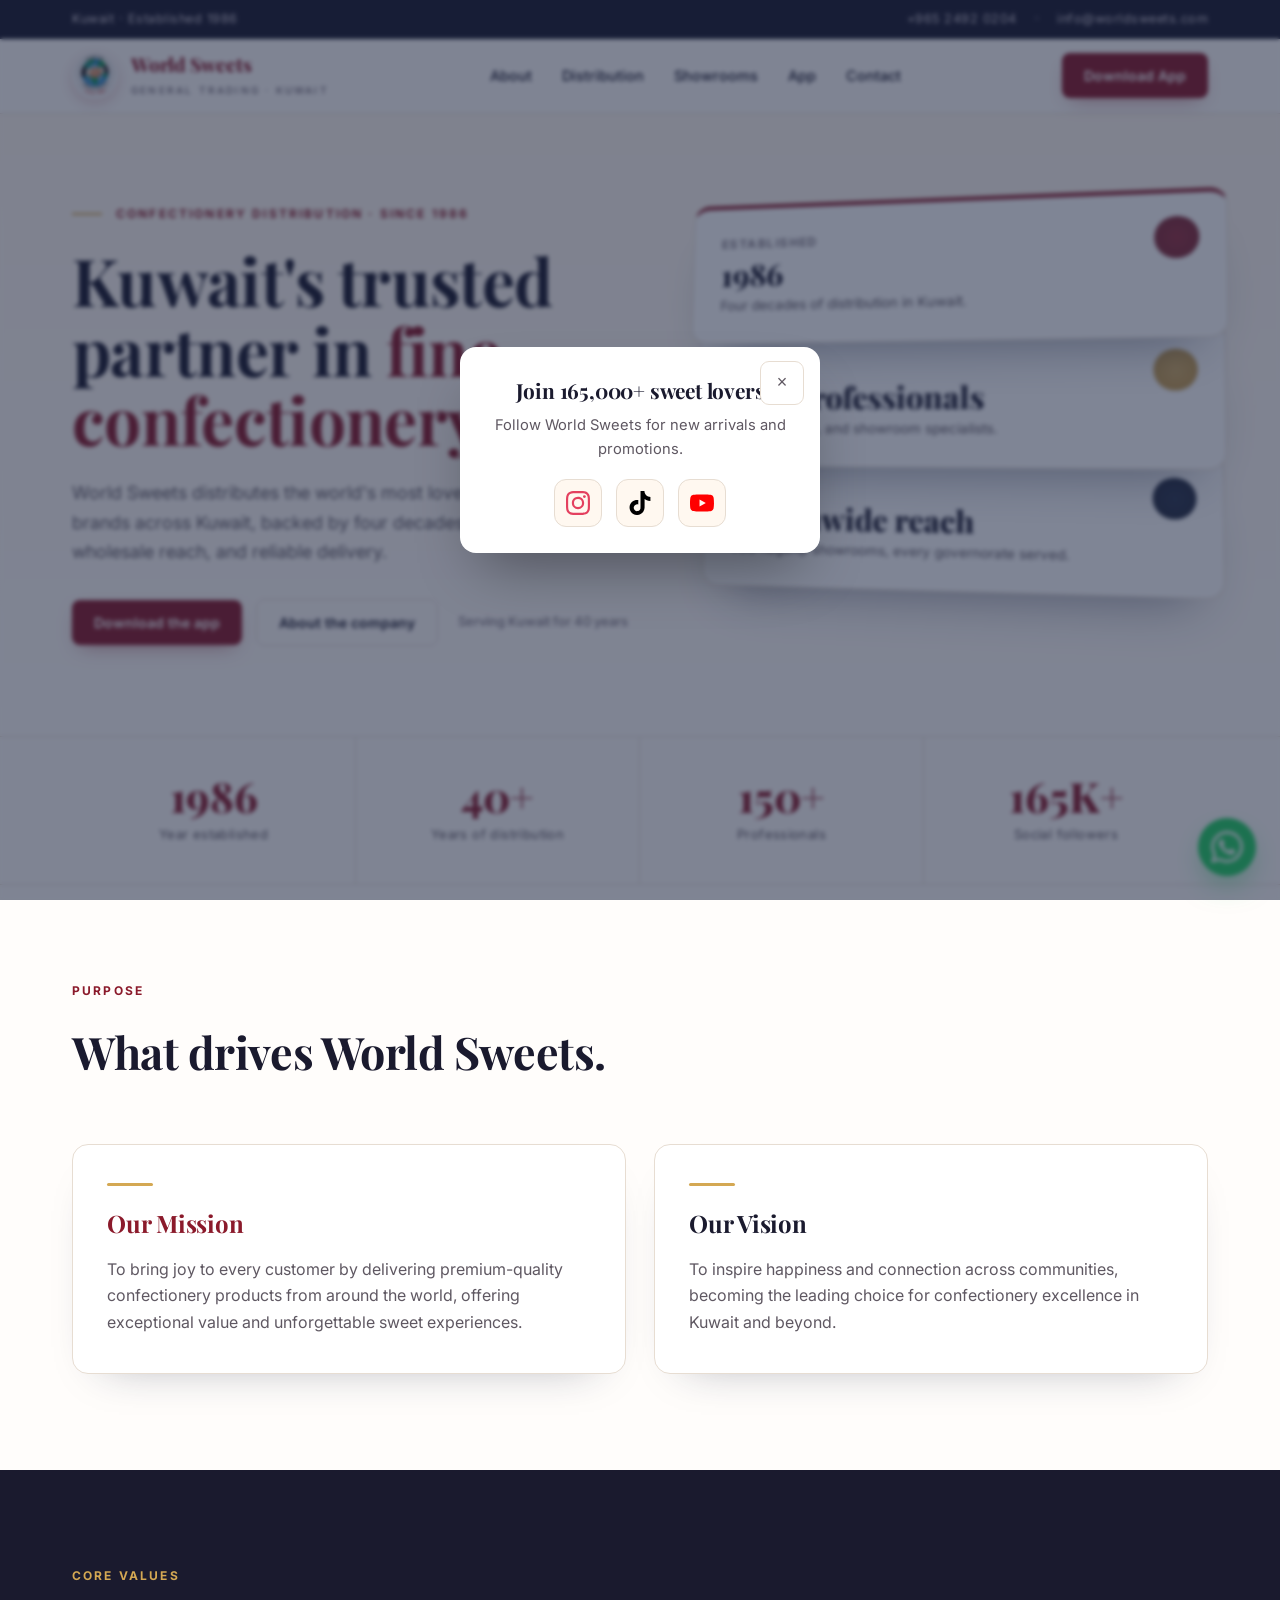
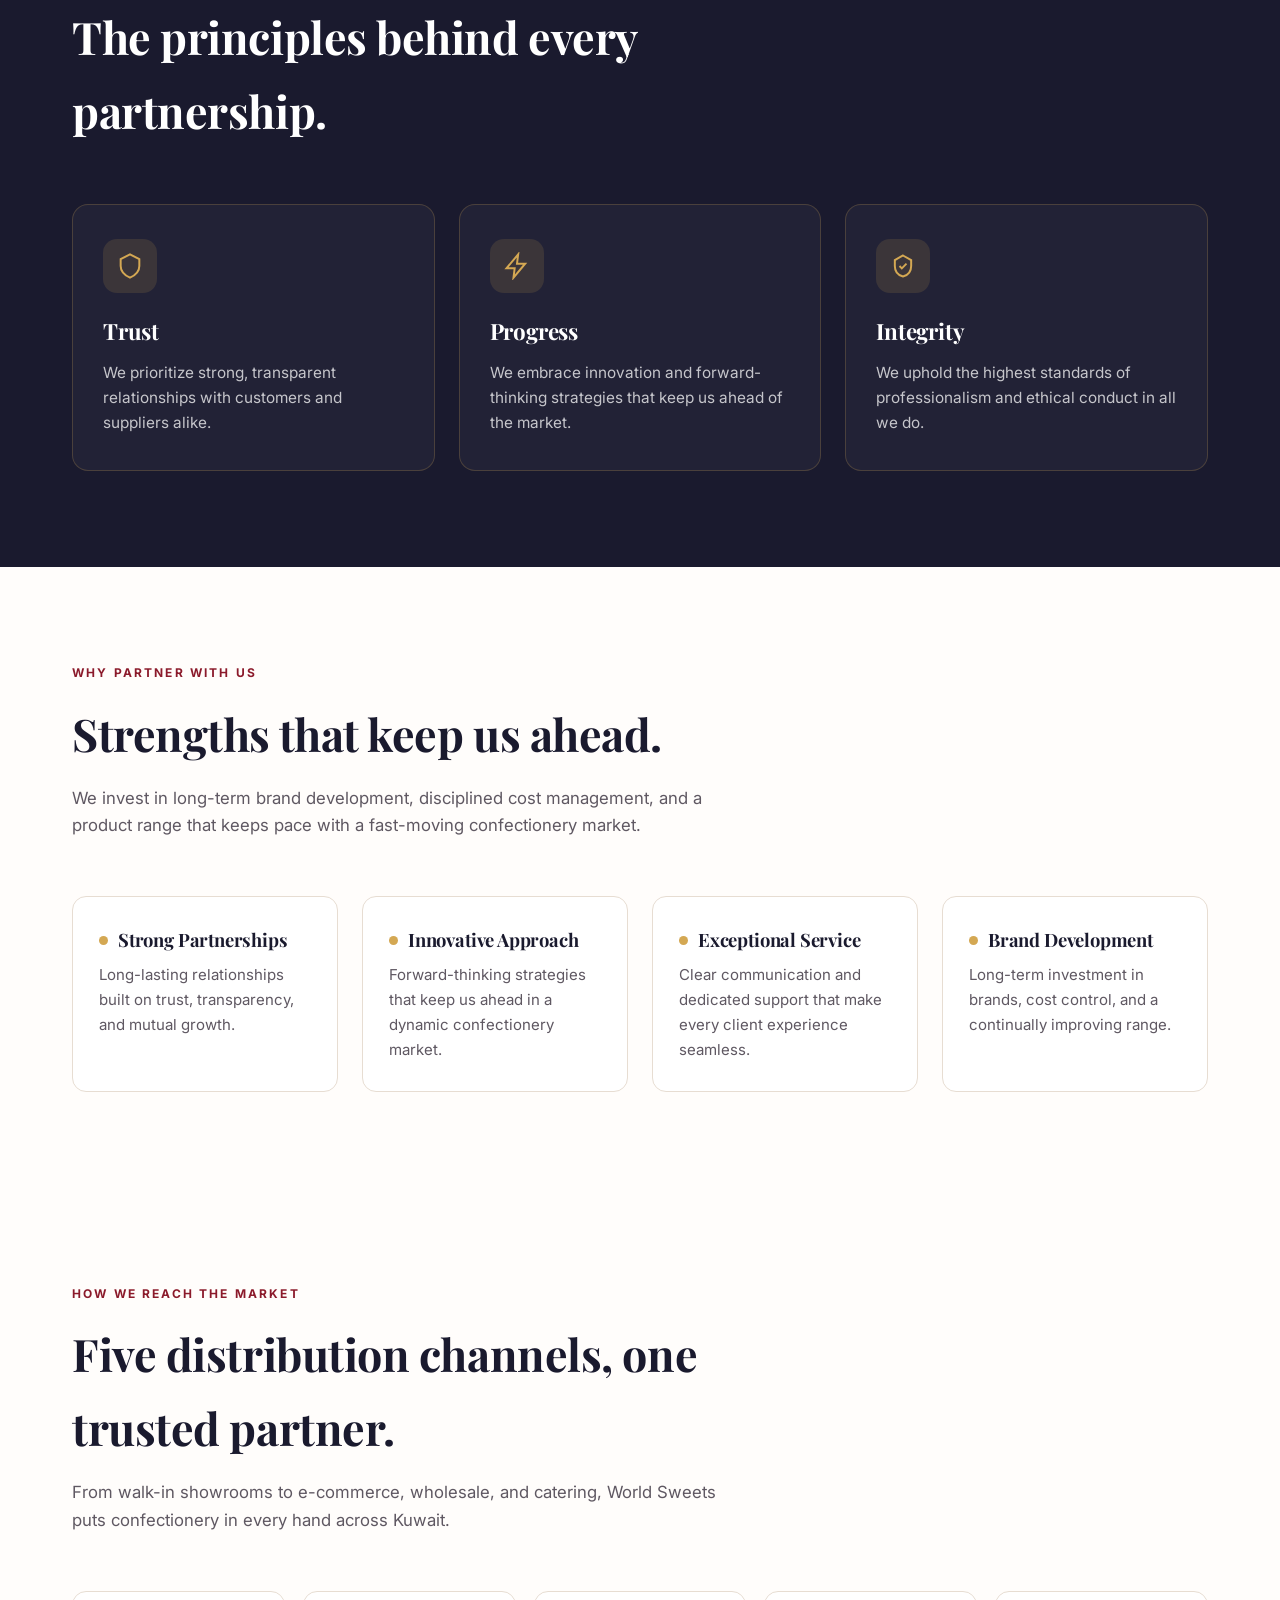
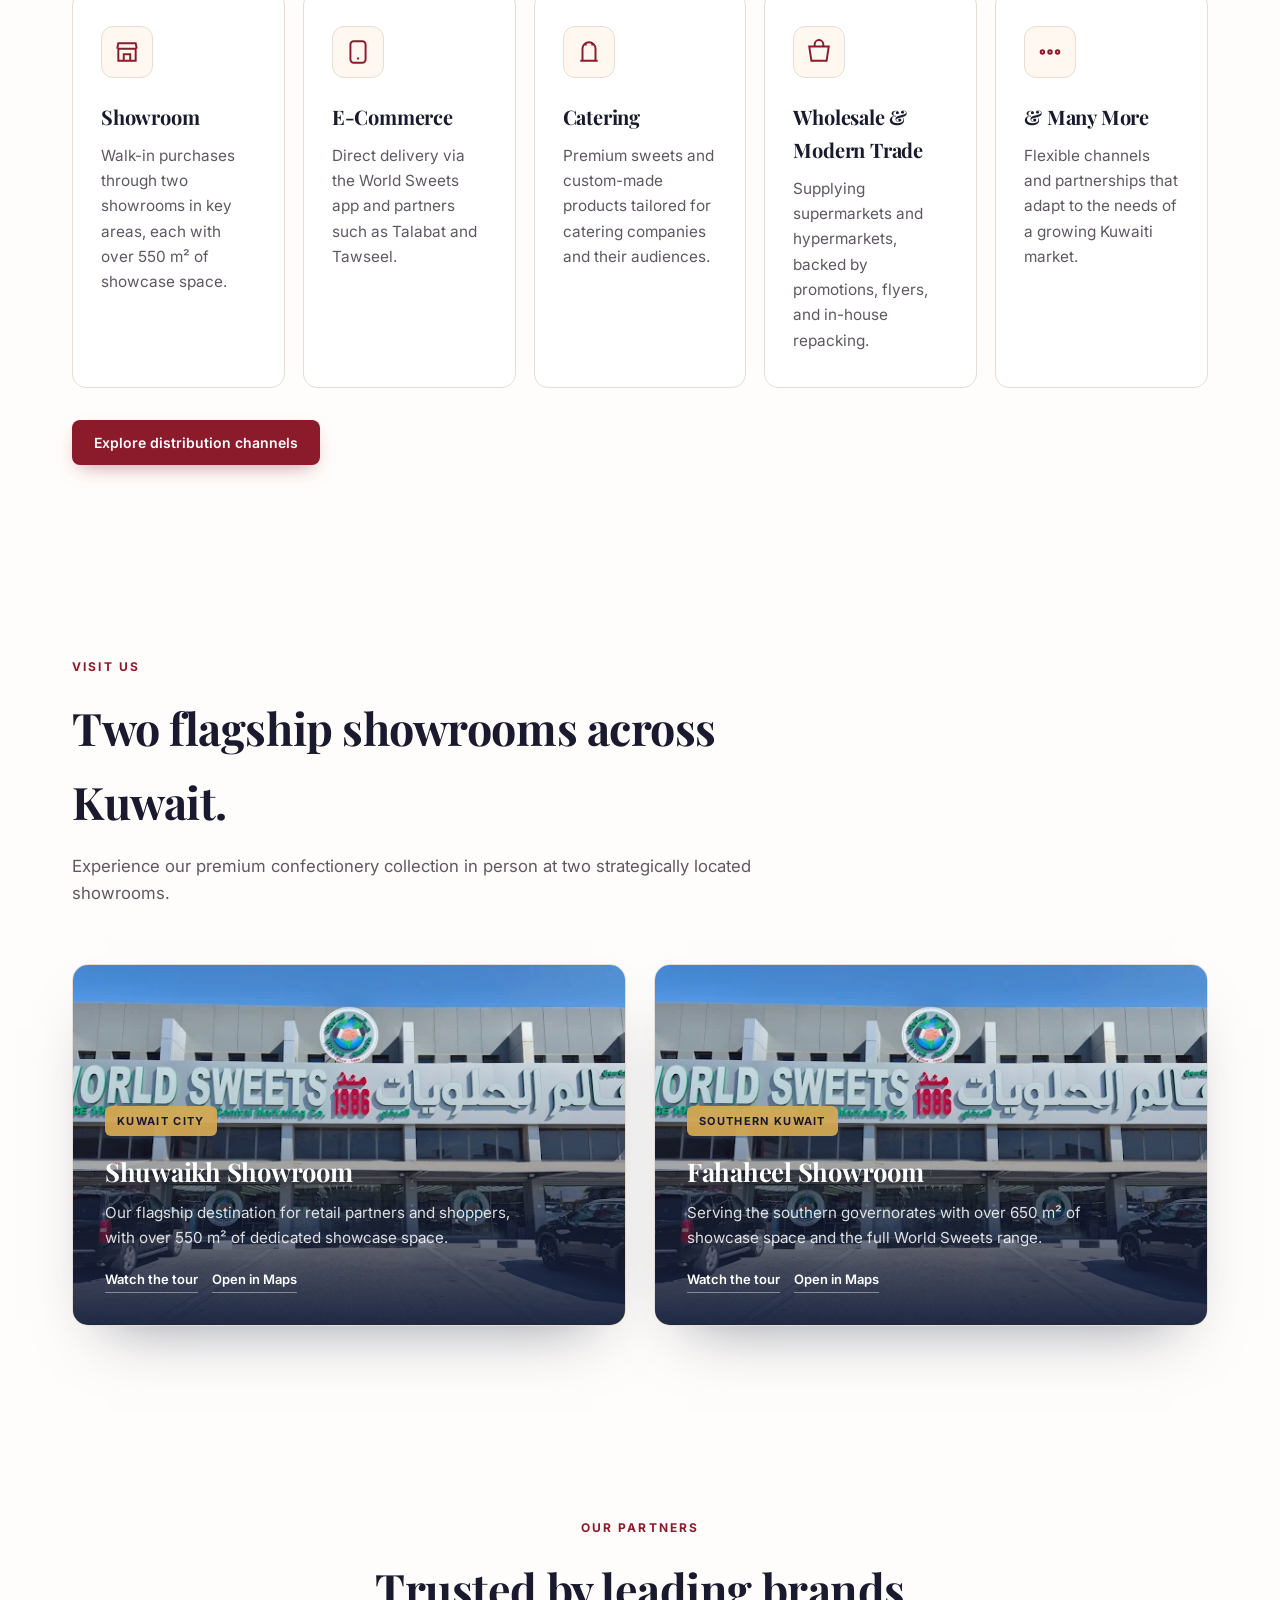
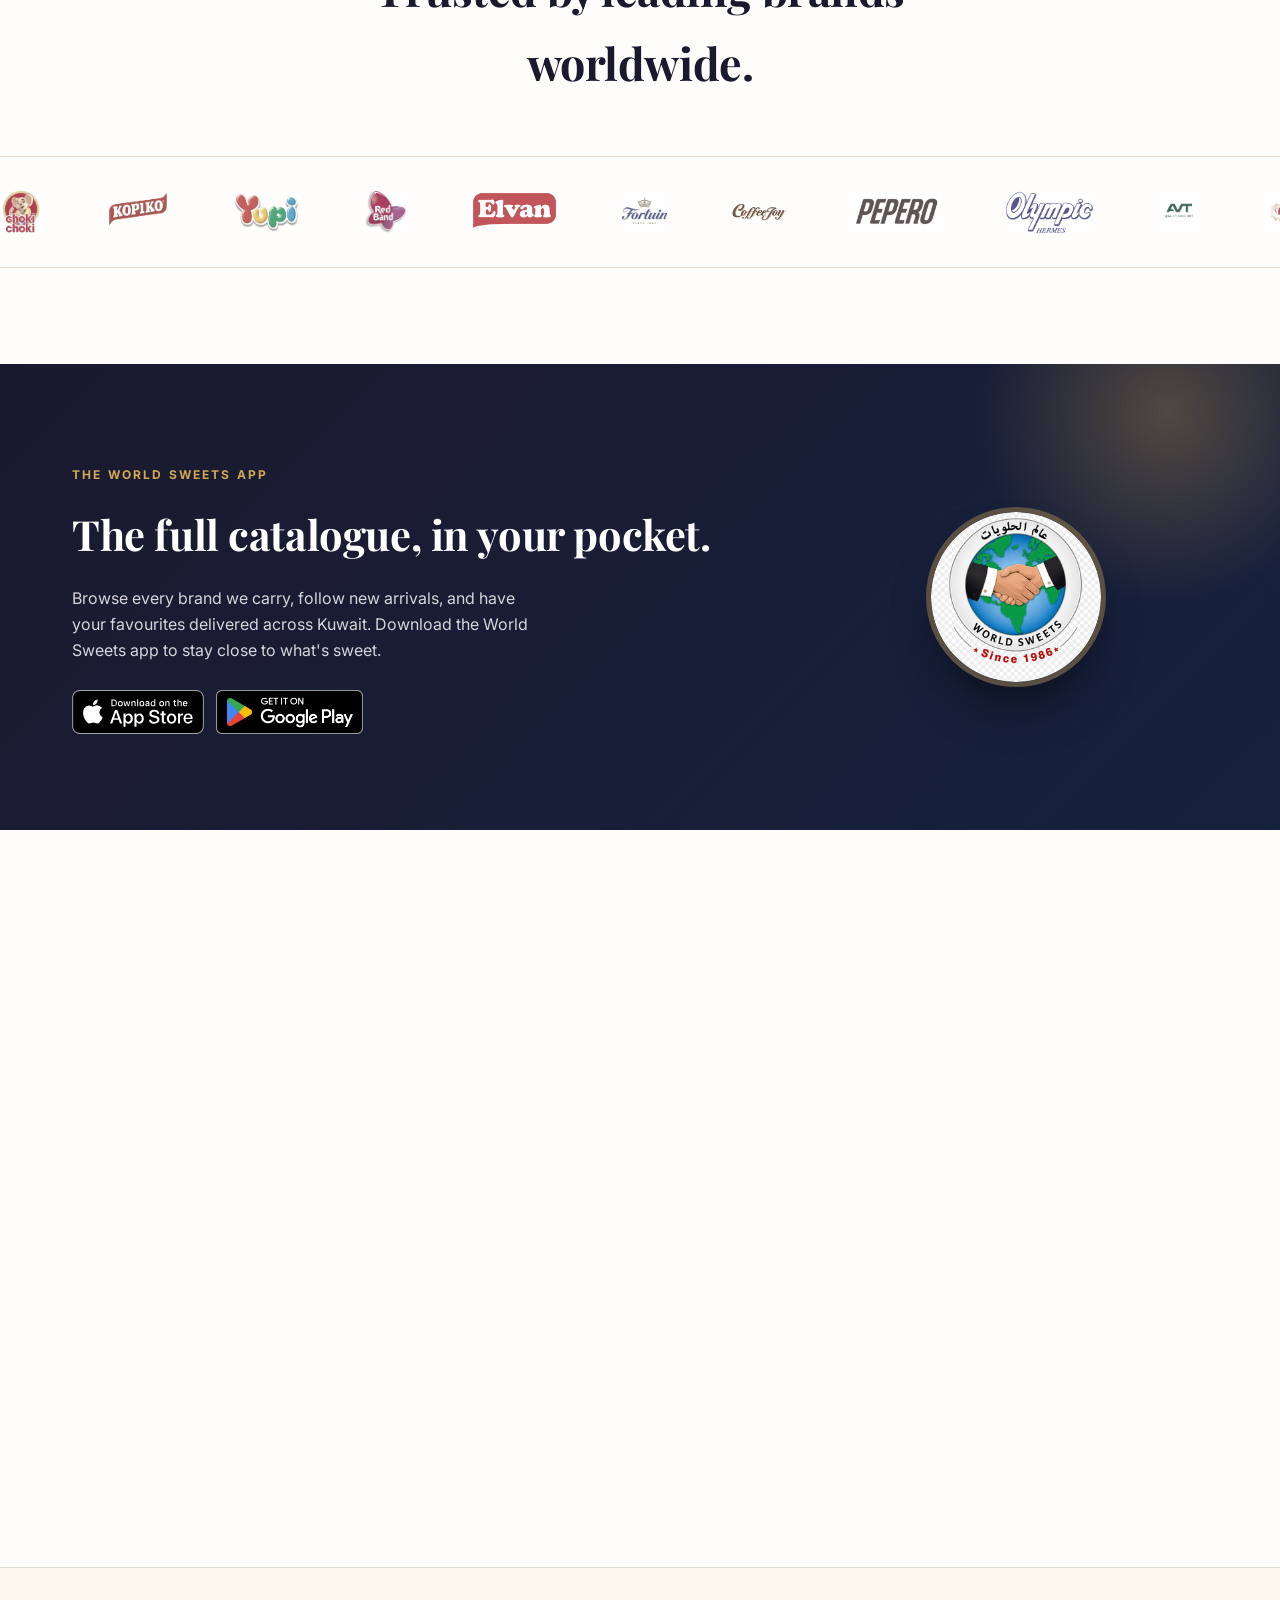
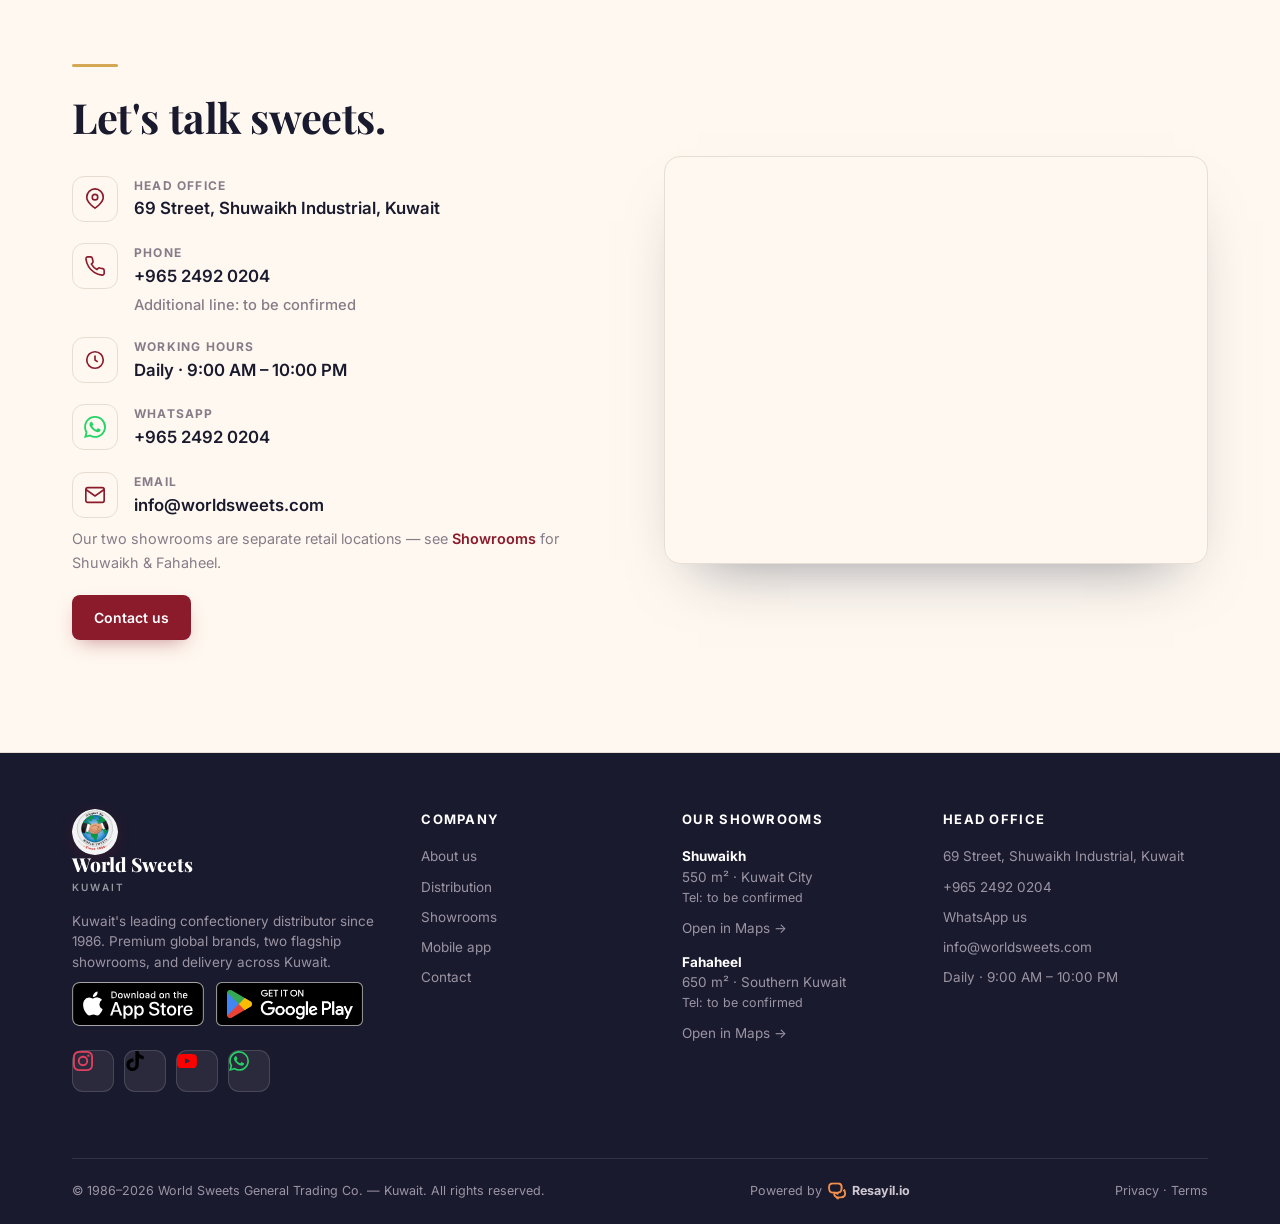
==== commit 655b53a1: "Distribution hero fix, contact 3 mapped branches, Powered-by-Resayil footer" ====
--- a/index.html
+++ b/index.html
@@ -426,6 +426,7 @@
     </div>
     <div class="fbot">
       <span>© 1986–2026 World Sweets General Trading Co. — Kuwait. All rights reserved.</span>
+      <a class="powered" href="https://resayil.io" target="_blank" rel="noopener">Powered by <img src="images/icons/resayil-icon.png" alt=""> <strong>Resayil.io</strong></a>
       <span><a href="privacy.html">Privacy</a> · <a href="terms.html">Terms</a></span>
     </div>
   </div>
--- a/css/site.css
+++ b/css/site.css
@@ -285,6 +285,10 @@
 footer.site .fbot{border-top:1px solid rgba(255,255,255,.1);padding-block:22px;display:flex;justify-content:space-between;
   flex-wrap:wrap;gap:10px;font-size:12.5px}
 footer.site .fbot a:hover{color:var(--gold)}
+footer.site .fbot .powered{display:inline-flex;align-items:center;gap:6px;color:#9b94a3}
+footer.site .fbot .powered img{height:18px;width:auto;display:block}
+footer.site .fbot .powered strong{color:#cfc8d2;font-weight:700}
+footer.site .fbot .powered:hover strong{color:var(--gold)}
 
 /* floating WhatsApp */
 .wa-float{position:fixed;inset-block-end:24px;inset-inline-end:24px;z-index:var(--z-float);width:58px;height:58px;
@@ -342,11 +346,23 @@
 .reveal{opacity:0;transform:translateY(26px);transition:opacity .7s ease,transform .7s cubic-bezier(.2,.8,.2,1)}
 .reveal.in{opacity:1;transform:none}
 
+/* page hero (about + future spoke pages) — centered single-column header */
+.page-hero{background:linear-gradient(180deg,var(--cream),var(--paper));border-bottom:1px solid var(--line);text-align:center}
+.page-hero .wrap{max-width:760px;padding-block:84px}
+.page-hero .kicker{display:inline-flex;align-items:center;gap:12px;margin-bottom:18px}
+.page-hero .kicker::before{content:"";width:30px;height:2px;background:var(--gold)}
+.page-hero h1{font-size:clamp(2.2rem,4.8vw,3.4rem);line-height:1.08;color:var(--navy-2)}
+.page-hero h1 span{color:var(--burgundy)}
+.page-hero p{margin-top:18px;color:var(--muted);font-size:1.12rem}
+@media(max-width:760px){.page-hero .wrap{padding-block:56px}}
+
 /* ===== official store badges (replace custom buttons) ===== */
 .store-row{display:flex;gap:12px;flex-wrap:wrap;align-items:center}
 .store-badge{display:inline-flex;border-radius:9px;transition:transform .2s,opacity .2s}
-.store-badge img{height:48px;width:auto;display:block}
+.store-badge img{height:44px;width:auto;display:block;object-fit:contain}
 .store-badge:hover{transform:translateY(-2px);opacity:.88}
+/* logo always fills + centers its round/box container */
+.brand img,.app-bar img,.pc-ix img,.seal-lg img{object-fit:cover}
 @media(max-width:760px){.appcta .store-row{justify-content:center}}
 .popup-card .store-row{justify-content:center}
 .popup-card .store-badge img{height:46px}
@@ -371,3 +387,32 @@
   *{animation:none!important;transition:none!important}
   .reveal{opacity:1;transform:none}.stack{transform:none}.marquee{animation:none}
 }
+
+/* ===== Showrooms page — scoped .sr-* styles (additive, 07-01) ===== */
+.sr-rooms{display:flex;flex-direction:column;gap:72px;padding-block:64px}
+.sr-feature{display:grid;grid-template-columns:1fr 1fr;gap:40px;align-items:center}
+@media(max-width:760px){
+  .sr-feature{grid-template-columns:1fr;gap:24px}
+  .sr-feature.flip .sr-video{order:0}
+  .sr-rooms{gap:48px;padding-block:40px}
+}
+
+.sr-video{position:relative;aspect-ratio:16/9;width:100%;border-radius:16px;overflow:hidden;
+  border:1px solid var(--line);background:var(--navy-2)}
+.sr-video video{position:absolute;inset:0;width:100%;height:100%;object-fit:cover;display:block}
+
+.video-play-btn{position:absolute;inset:0;margin:auto;width:78px;height:78px;
+  border-radius:999px;border:3px solid var(--gold);cursor:pointer;
+  background:var(--burgundy);color:#fff;display:grid;place-items:center;
+  box-shadow:0 4px 24px rgba(0,0,0,.38);transition:transform .18s,box-shadow .18s}
+.video-play-btn svg{fill:#fff;display:block}
+.video-play-btn:hover{transform:scale(1.1);box-shadow:0 6px 32px rgba(0,0,0,.46)}
+.video-play-btn[hidden]{display:none}
+
+.sr-info{display:flex;flex-direction:column;gap:14px}
+.sr-info h2{font-family:'Playfair Display',serif;font-size:clamp(1.6rem,2.8vw,2.2rem);
+  color:var(--navy-2);margin:0;line-height:1.1}
+.sr-info p{color:var(--muted);font-size:1.05rem;line-height:1.65;margin:0}
+.sr-area{display:inline-block;background:var(--gold);color:#fff;font-size:.72rem;
+  font-weight:700;letter-spacing:.1em;text-transform:uppercase;border-radius:999px;
+  padding:4px 14px;margin-top:4px}
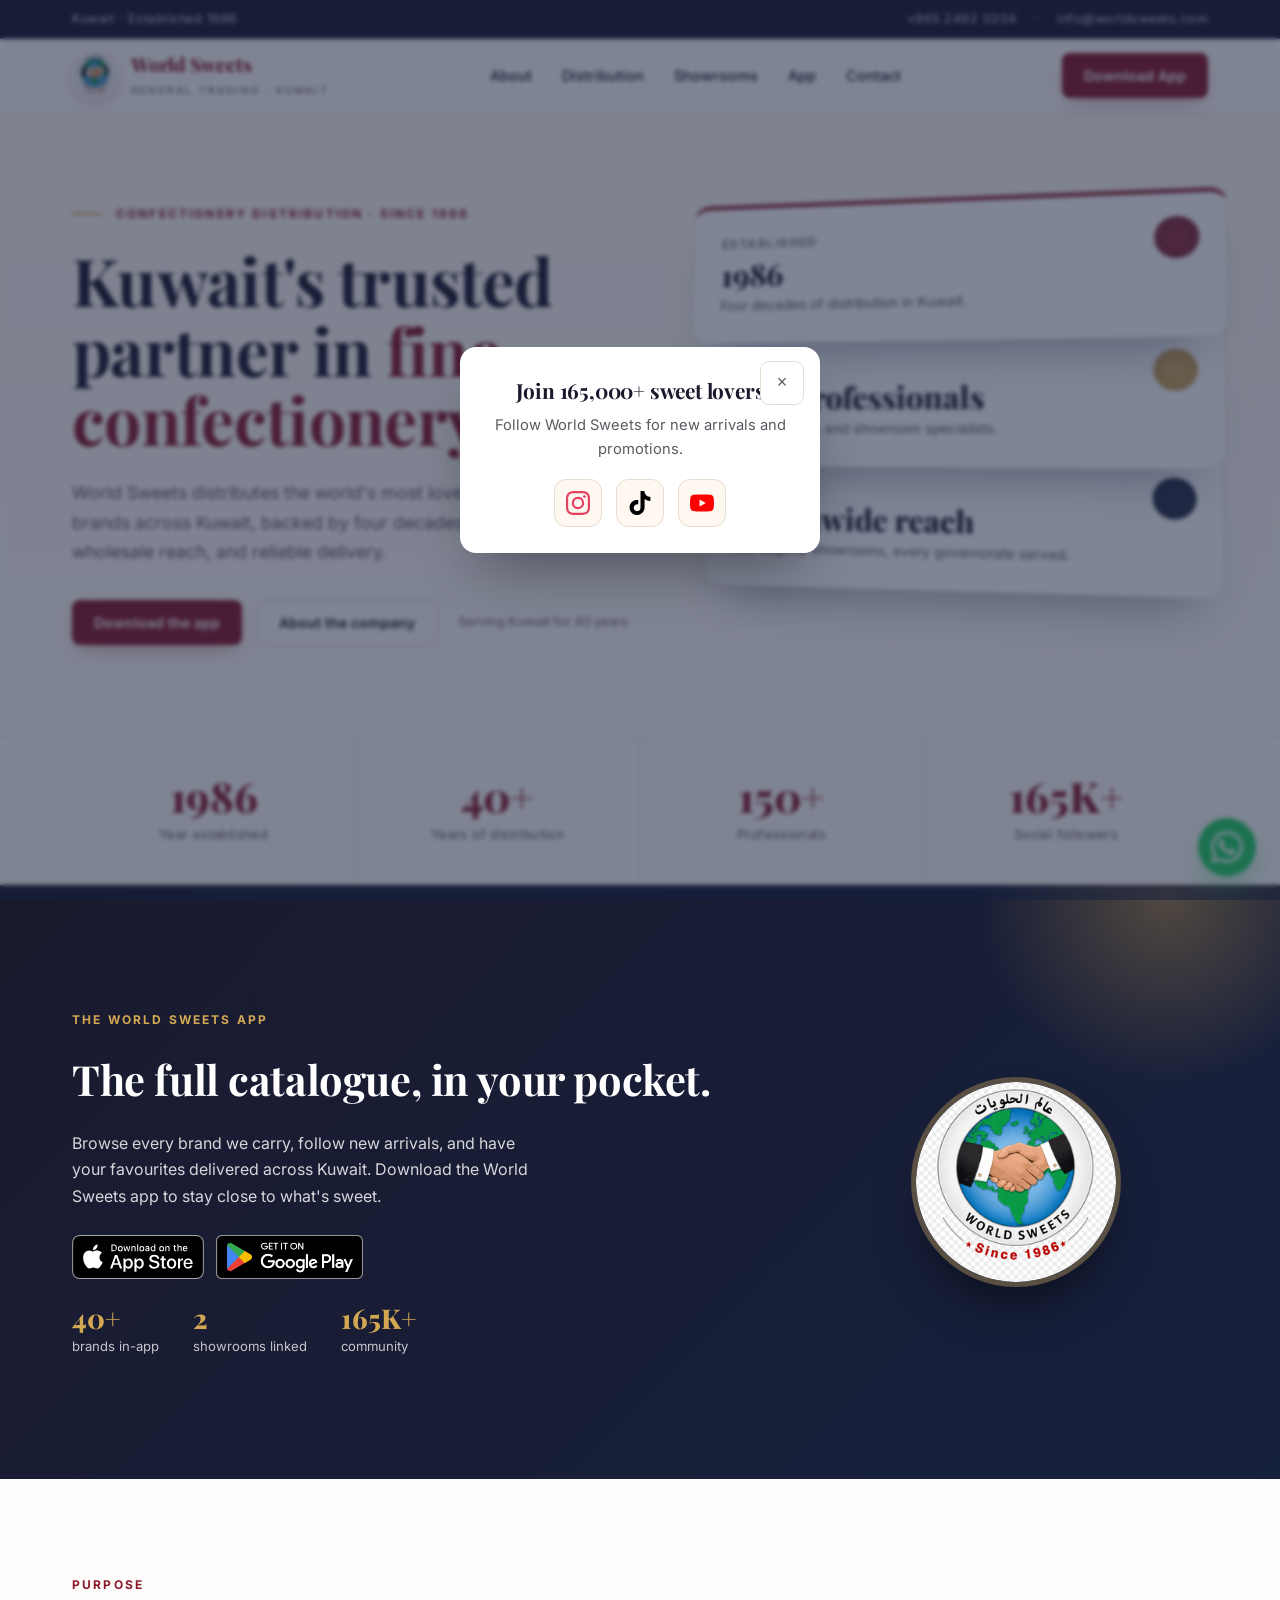
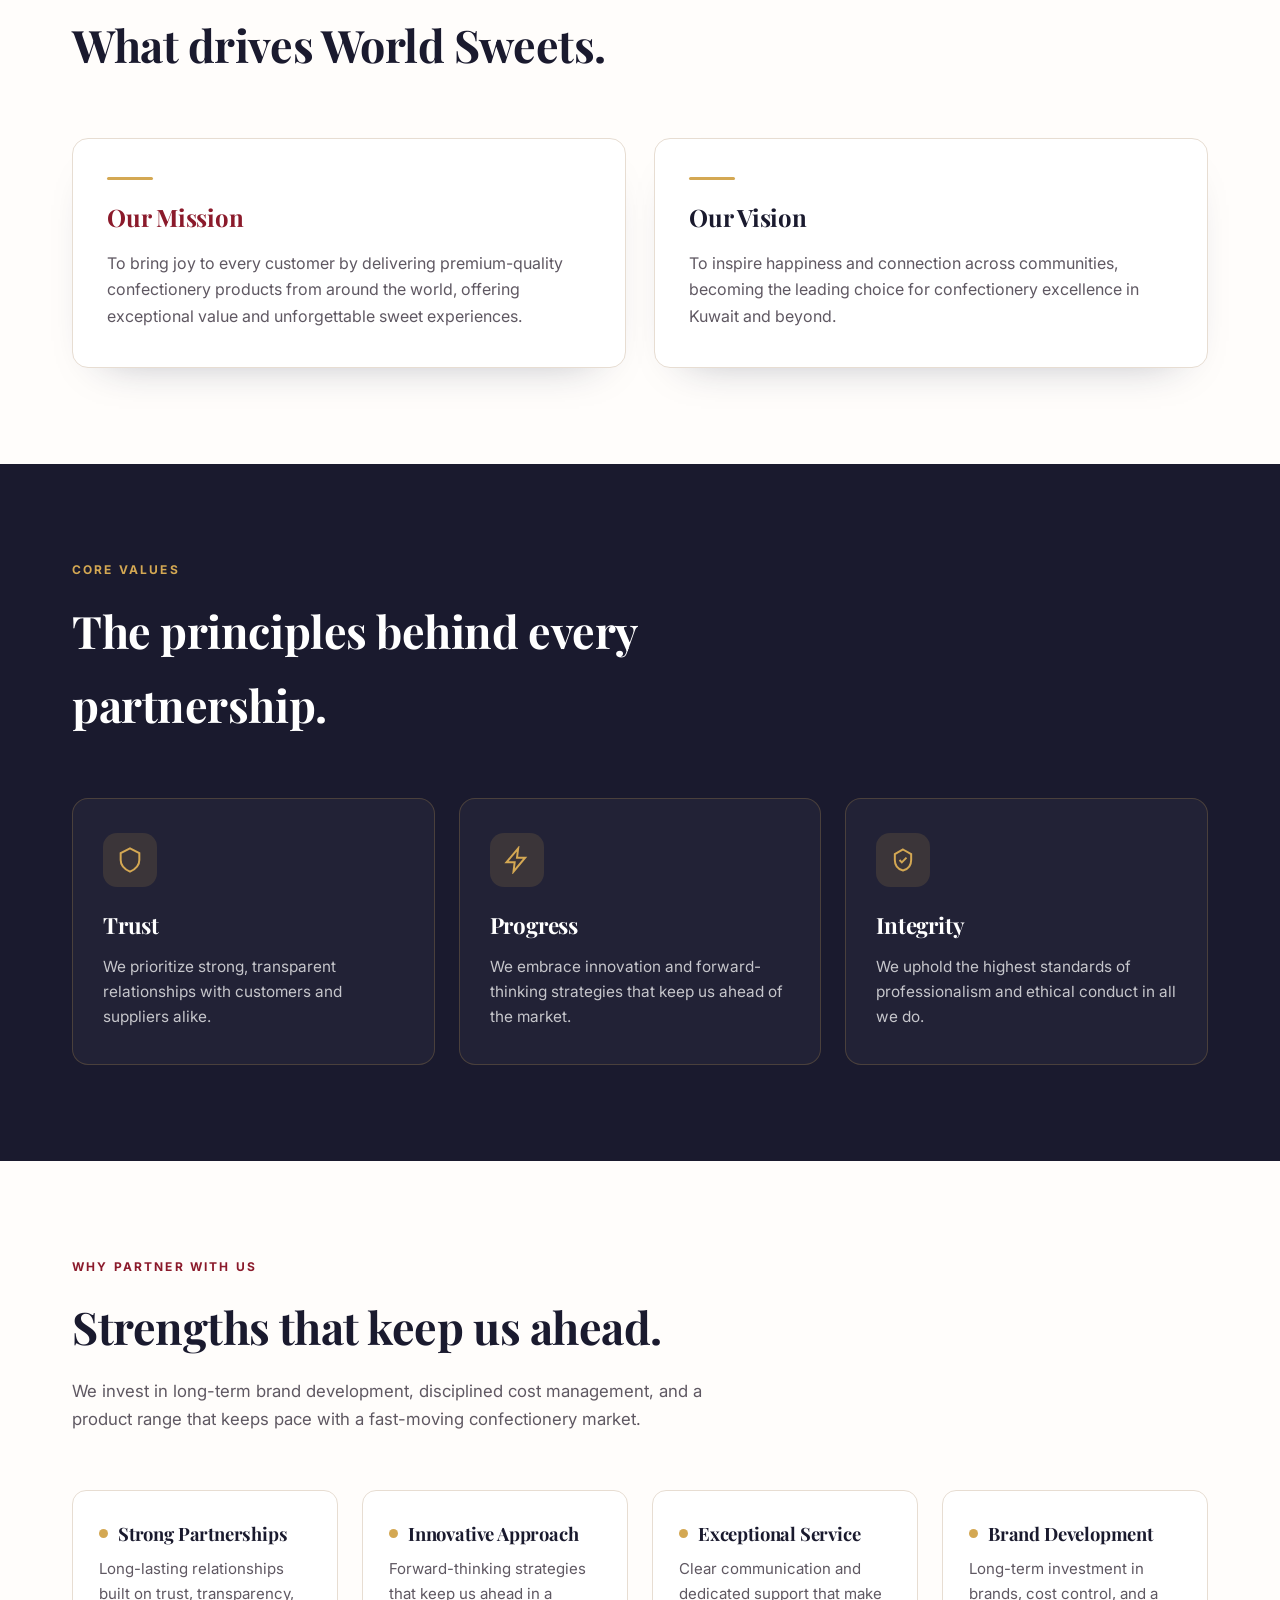
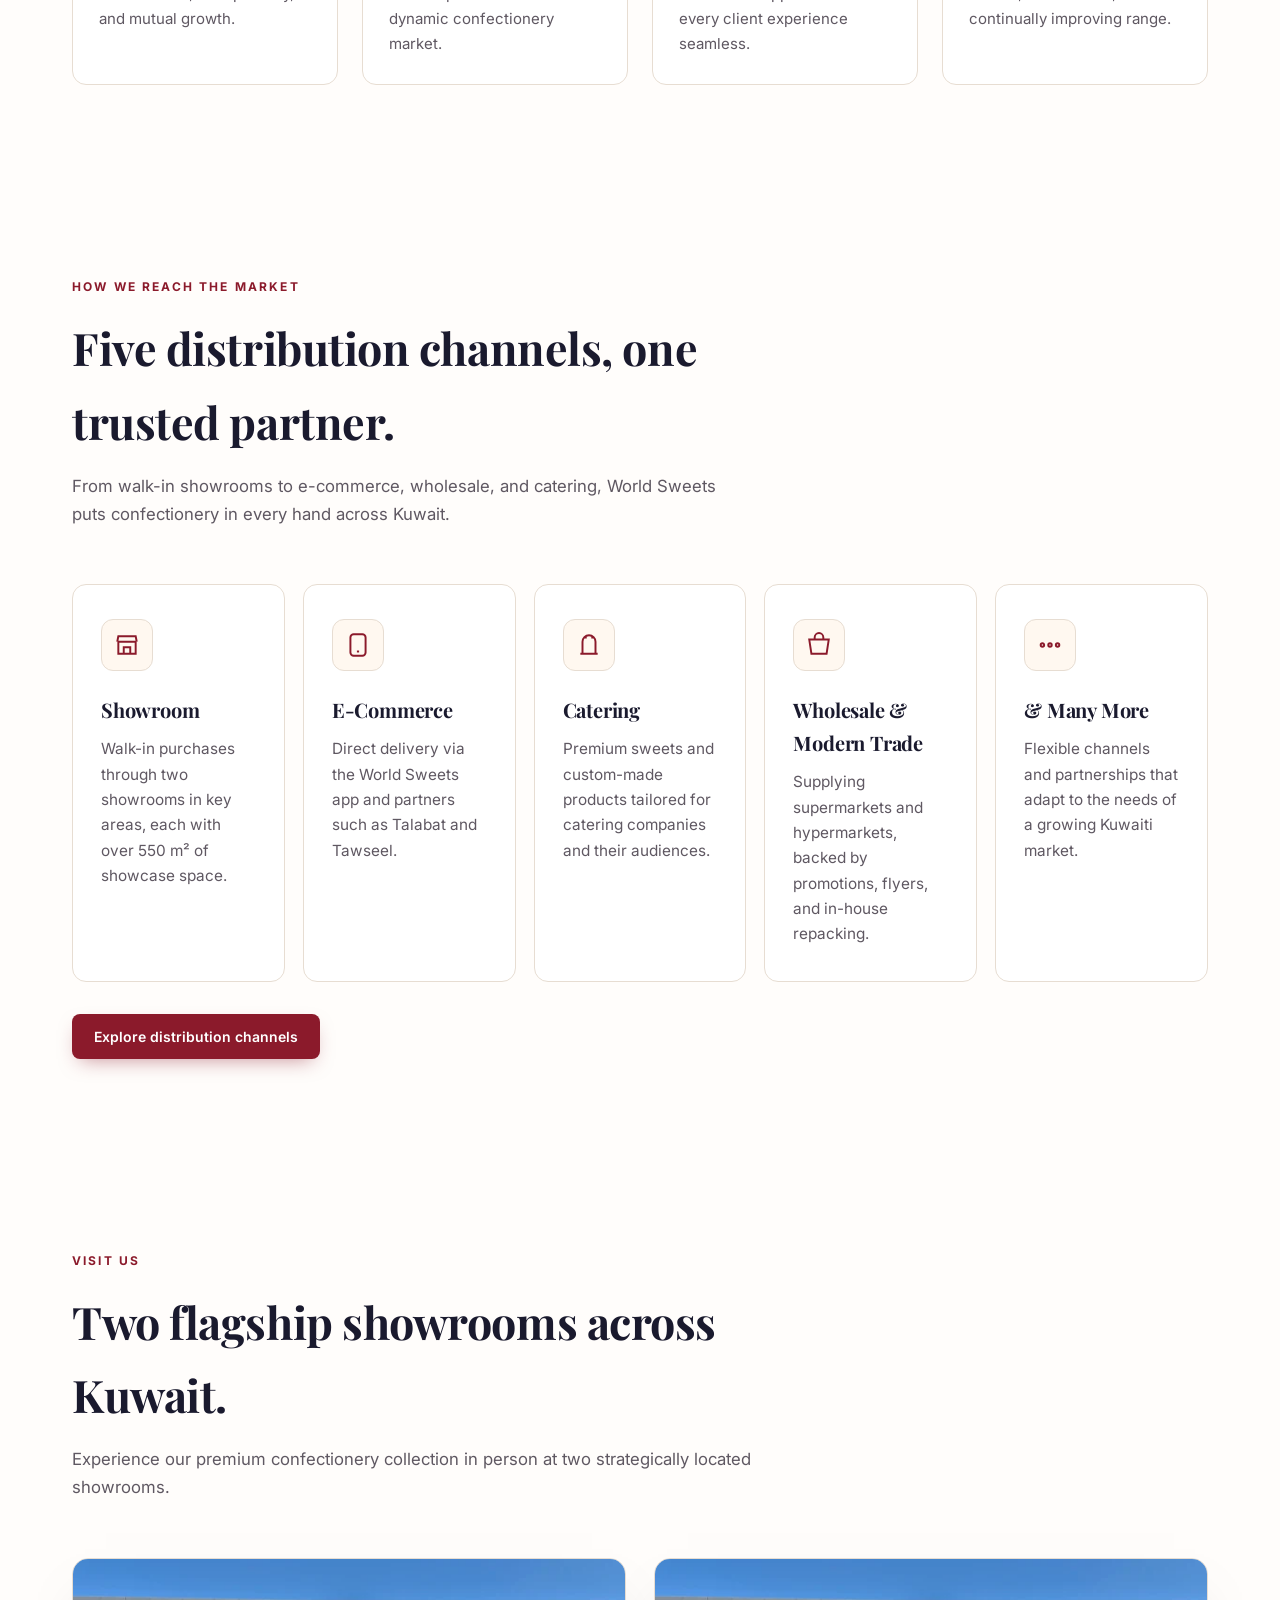
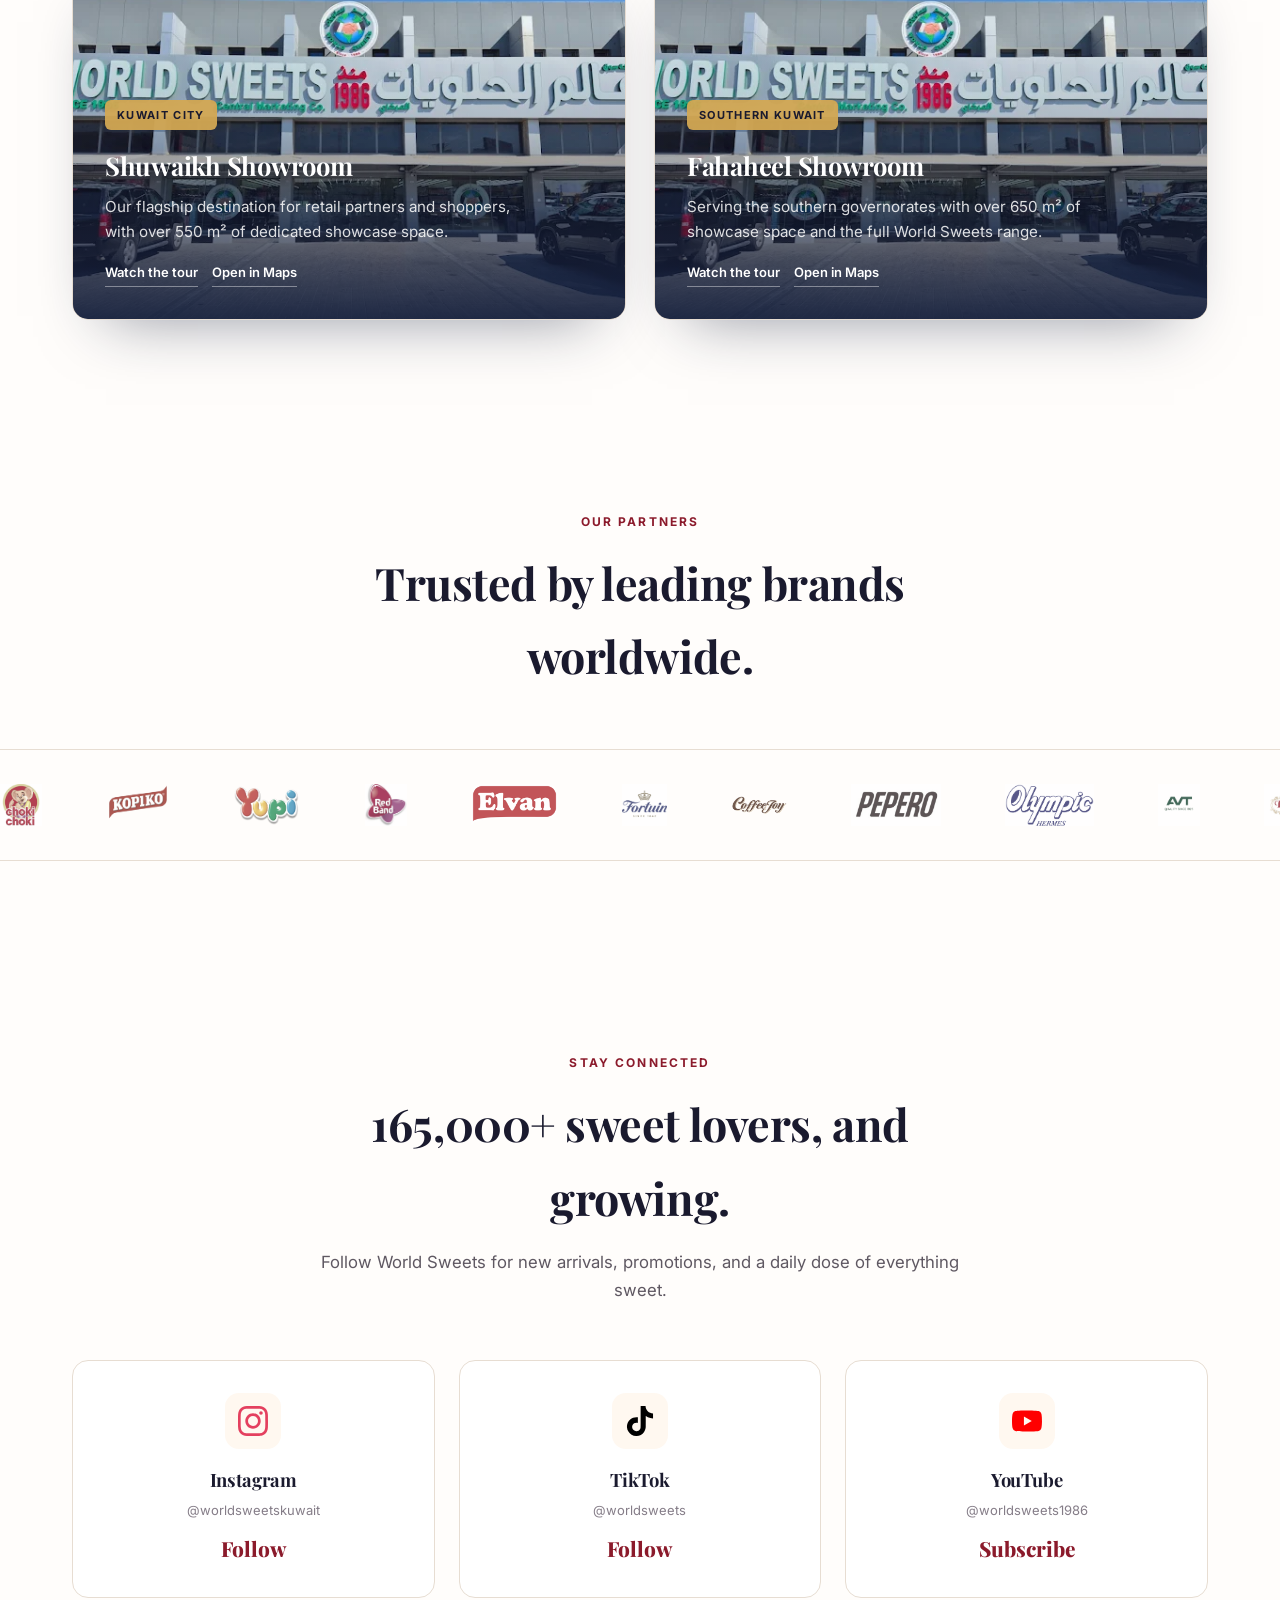
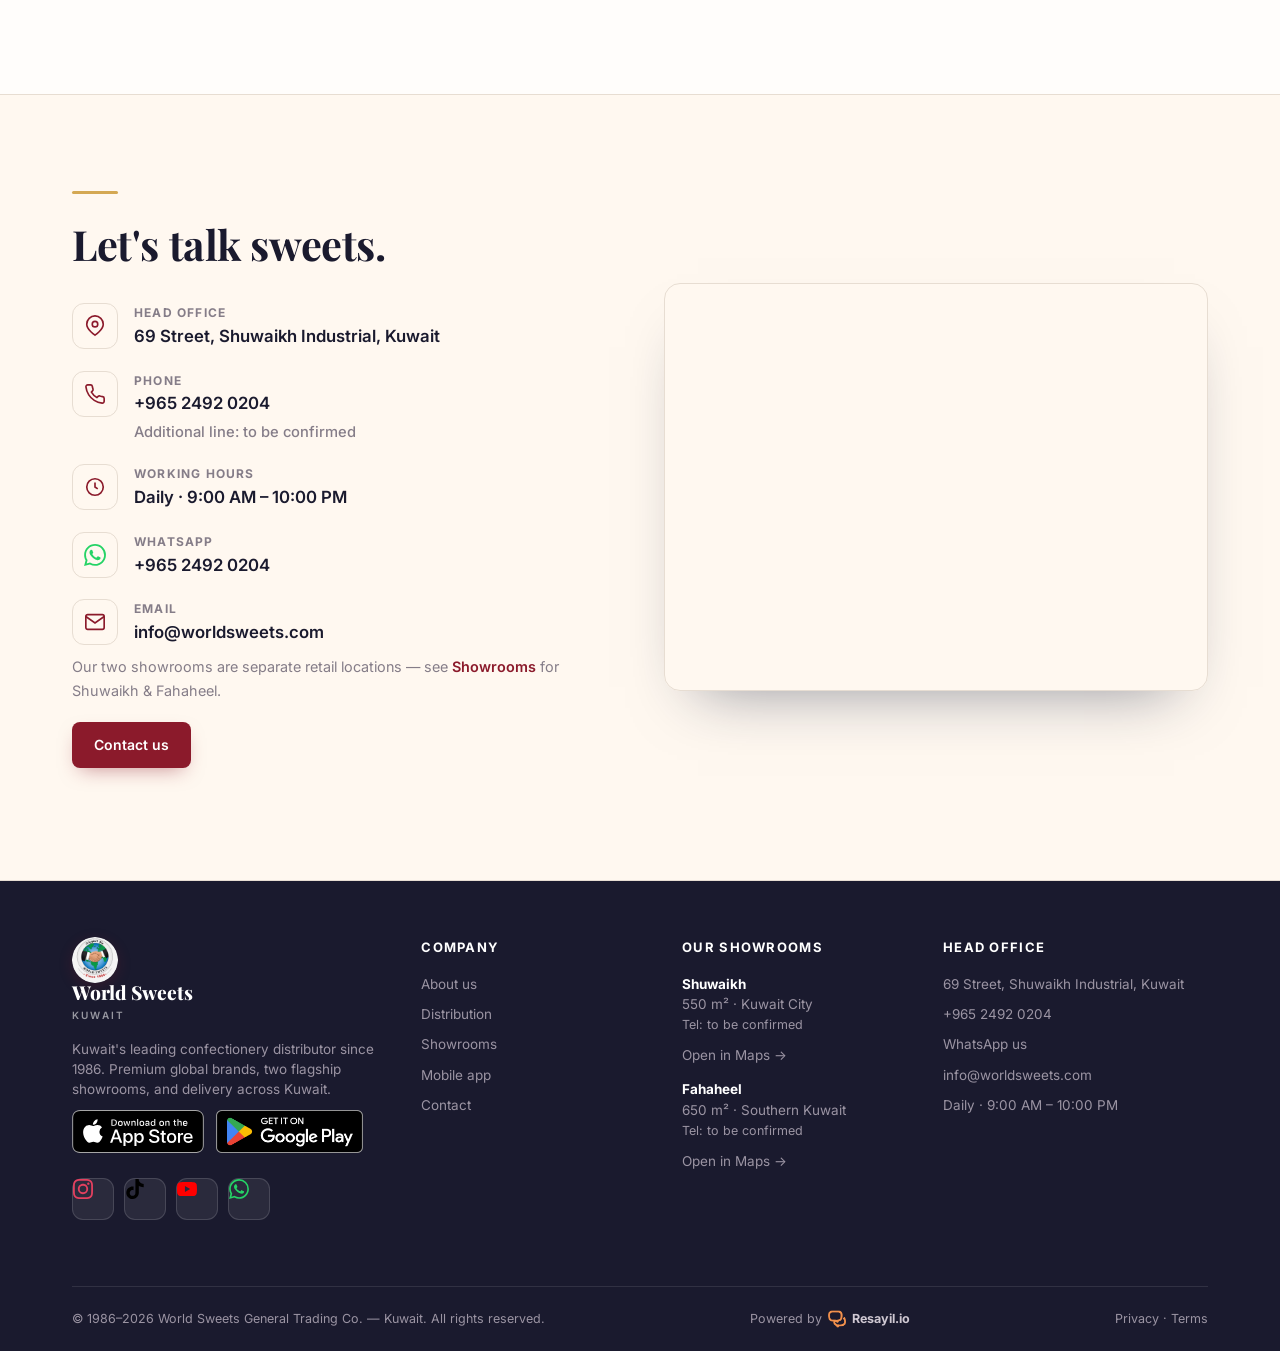
==== commit c24565ff: "feat: flagship-position appcta + sticky app companion pill sitewide, badge consistency, logo fix Co-" ====
--- a/index.html
+++ b/index.html
@@ -136,6 +136,27 @@
   </div>
 </section>
 
+<!-- app promo band -->
+<section class="appcta flagship">
+  <div class="wrap">
+    <div class="reveal">
+      <span class="kicker">The World Sweets app</span>
+      <h2>The full catalogue, in your pocket.</h2>
+      <p>Browse every brand we carry, follow new arrivals, and have your favourites delivered across Kuwait. Download the World Sweets app to stay close to what's sweet.</p>
+      <div class="store-row">
+        <a class="store-badge app-store-link" href="app.html" aria-label="Download on the App Store"><img src="images/badges/app-store.svg" alt="Download on the App Store" width="135" height="48"></a>
+        <a class="store-badge app-store-link" href="app.html" aria-label="Get it on Google Play"><img src="images/badges/google-play.png" alt="Get it on Google Play" width="124" height="48"></a>
+      </div>
+      <div class="flagship-stats">
+        <div><b>40+</b><span>brands in-app</span></div>
+        <div><b>2</b><span>showrooms linked</span></div>
+        <div><b>165K+</b><span>community</span></div>
+      </div>
+    </div>
+    <div class="seal-lg reveal"><img src="images/icons/logo.png" alt="World Sweets app icon"></div>
+  </div>
+</section>
+
 <!-- mission & vision -->
 <section class="wrap">
   <div class="sec-head reveal">
@@ -295,22 +316,6 @@
       <img src="images/brands/sourpunk.png" alt="Sour Punk" loading="lazy">
       <img src="images/brands/eg.jpg" alt="E and G" loading="lazy">
     </div>
-  </div>
-</section>
-
-<!-- app promo band -->
-<section class="appcta">
-  <div class="wrap">
-    <div class="reveal">
-      <span class="kicker">The World Sweets app</span>
-      <h2>The full catalogue, in your pocket.</h2>
-      <p>Browse every brand we carry, follow new arrivals, and have your favourites delivered across Kuwait. Download the World Sweets app to stay close to what's sweet.</p>
-      <div class="store-row">
-        <a class="store-badge app-store-link" href="app.html" aria-label="Download on the App Store"><img src="images/badges/app-store.svg" alt="Download on the App Store" width="135" height="48"></a>
-        <a class="store-badge app-store-link" href="app.html" aria-label="Get it on Google Play"><img src="images/badges/google-play.png" alt="Get it on Google Play" width="124" height="48"></a>
-      </div>
-    </div>
-    <div class="seal-lg reveal"><img src="images/icons/logo.png" alt="World Sweets app icon"></div>
   </div>
 </section>
 
@@ -437,6 +442,13 @@
   <img src="images/social/whatsapp-white.svg" alt="" width="32" height="32">
 </a>
 
+<!-- sticky app companion pill -->
+<a class="companion" id="app-companion" href="app.html" aria-label="Get the World Sweets app">
+  <img src="images/icons/logo.png" alt="">
+  <span class="txt"><b>Get the app</b><span>Browse in-app</span></span>
+  <span class="go">Open</span>
+</a>
+
 <!-- sticky mobile app bar -->
 <div class="app-bar" id="app-bar">
   <img src="images/icons/logo.png" alt="World Sweets app">
--- a/css/site.css
+++ b/css/site.css
@@ -241,6 +241,30 @@
 .seal-lg img{width:100%;height:100%;object-fit:cover}
 @media(max-width:760px){.seal-lg{display:none}}
 
+/* app cta — flagship modifier (additive; existing tokens only) */
+.appcta.flagship{padding-block:120px}
+@media(max-width:760px){.appcta.flagship{padding-block:72px}}
+.appcta.flagship .seal-lg{width:210px;height:210px}
+.flagship-stats{display:flex;gap:34px;margin-top:26px;flex-wrap:wrap}
+@media(max-width:760px){.flagship-stats{justify-content:center}}
+.flagship-stats div b{display:block;font-family:'Playfair Display';font-weight:800;font-size:1.7rem;color:var(--gold);line-height:1}
+.flagship-stats div span{font-size:.82rem;color:rgba(255,255,255,.75)}
+
+/* sticky "Get the app" companion pill (one shared block, all pages) */
+.companion{position:fixed;inset-block-end:96px;inset-inline-end:24px;z-index:var(--z-float);
+  display:flex;align-items:center;gap:12px;background:#fff;border-radius:999px;padding:10px 18px 10px 10px;
+  border:1px solid var(--line);box-shadow:0 30px 60px -18px rgba(22,33,62,.45);
+  transform:translateY(120px);opacity:0;pointer-events:none;
+  transition:transform .5s cubic-bezier(.2,.8,.2,1),opacity .5s}
+.companion.show{transform:translateY(0);opacity:1;pointer-events:auto}
+.companion img{width:38px;height:38px;border-radius:50%;box-shadow:0 4px 14px rgba(139,26,43,.22);object-fit:cover}
+.companion .txt{line-height:1.2}
+.companion .txt b{display:block;font-size:13px;color:var(--ink);font-family:'Playfair Display'}
+.companion .txt span{font-size:11.5px;color:var(--muted)}
+.companion .go{background:var(--burgundy);color:#fff;font-size:12px;font-weight:700;padding:8px 14px;border-radius:999px;transition:transform .2s,background .2s}
+.companion .go:hover{background:var(--burgundy-d);transform:translateY(-2px)}
+@media(max-width:900px){.companion{display:none}}  /* mobile is served by the existing .app-bar */
+
 /* social */
 .social-grid{display:grid;grid-template-columns:repeat(3,1fr);gap:24px}
 @media(max-width:680px){.social-grid{grid-template-columns:1fr}}
@@ -365,7 +389,6 @@
 .brand img,.app-bar img,.pc-ix img,.seal-lg img{object-fit:cover}
 @media(max-width:760px){.appcta .store-row{justify-content:center}}
 .popup-card .store-row{justify-content:center}
-.popup-card .store-badge img{height:46px}
 
 /* ===== official social brand icons ===== */
 .scard .sicon{background:var(--cream)}
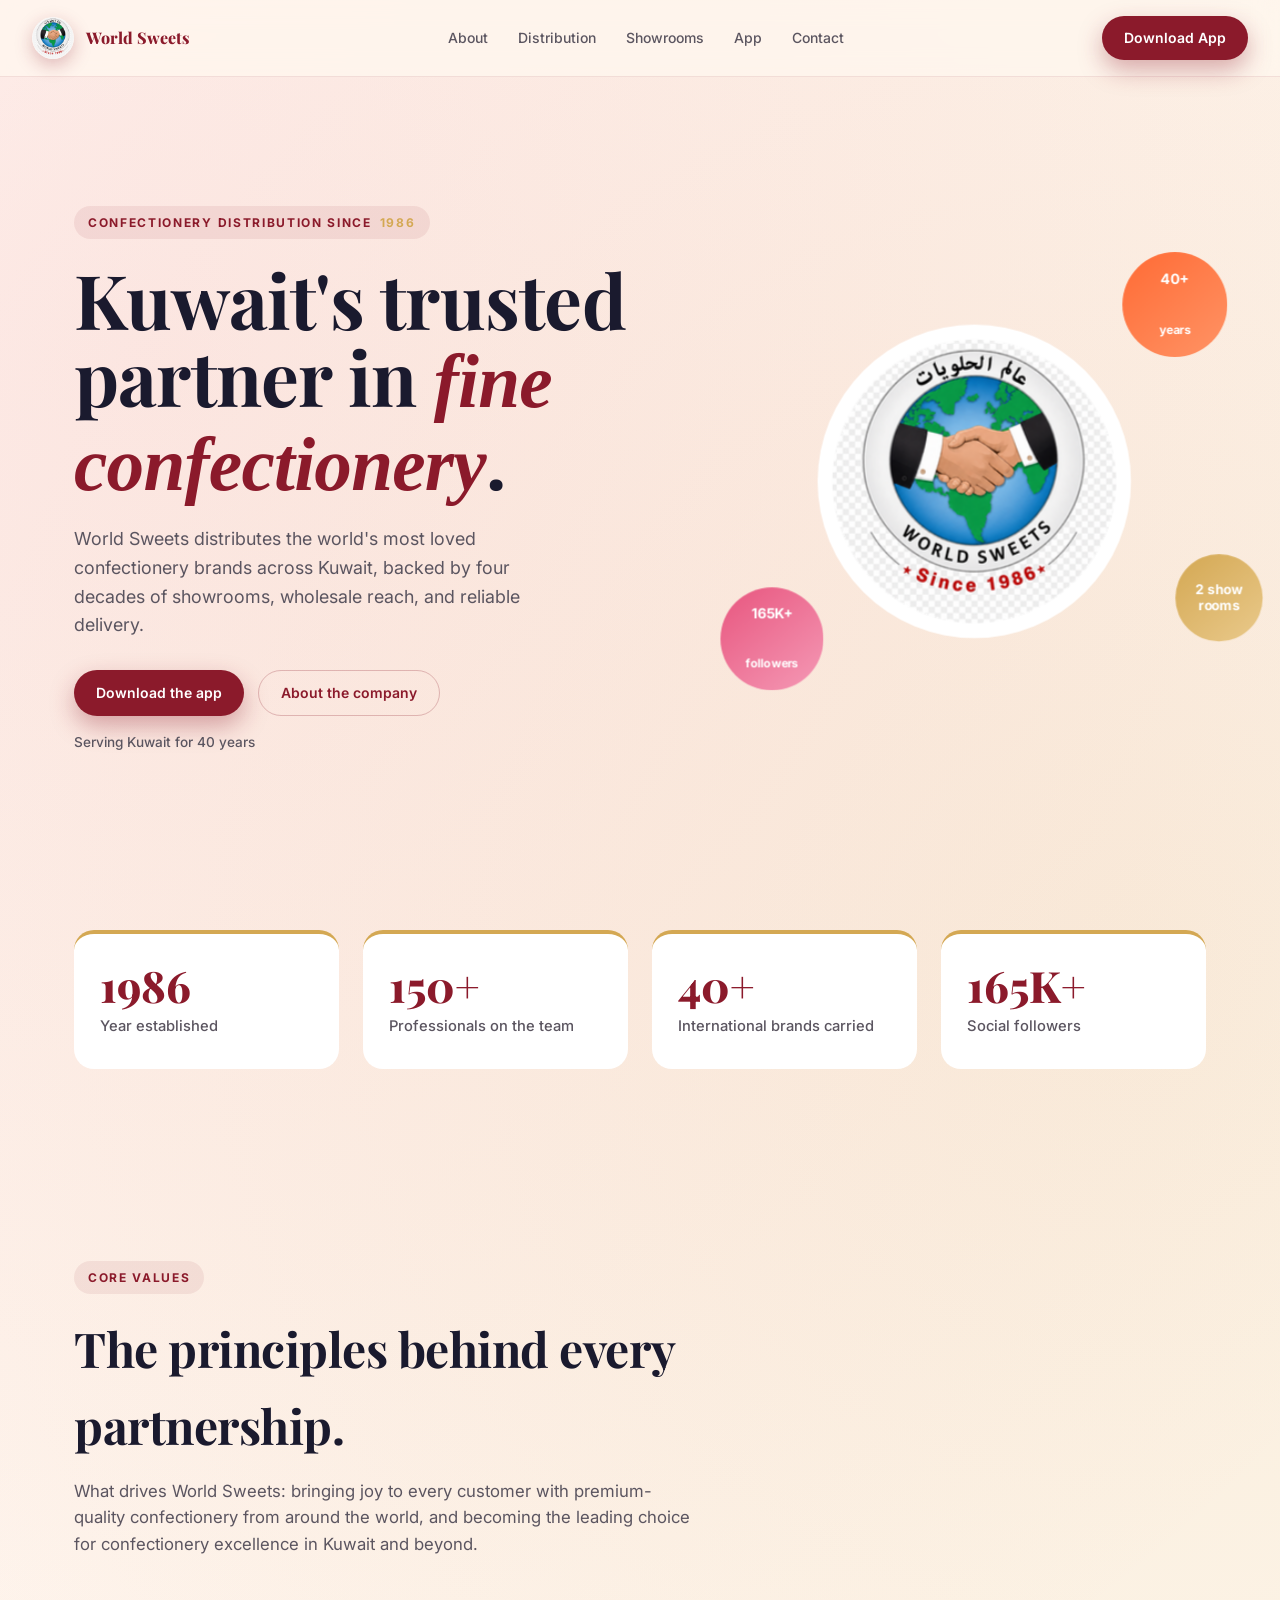
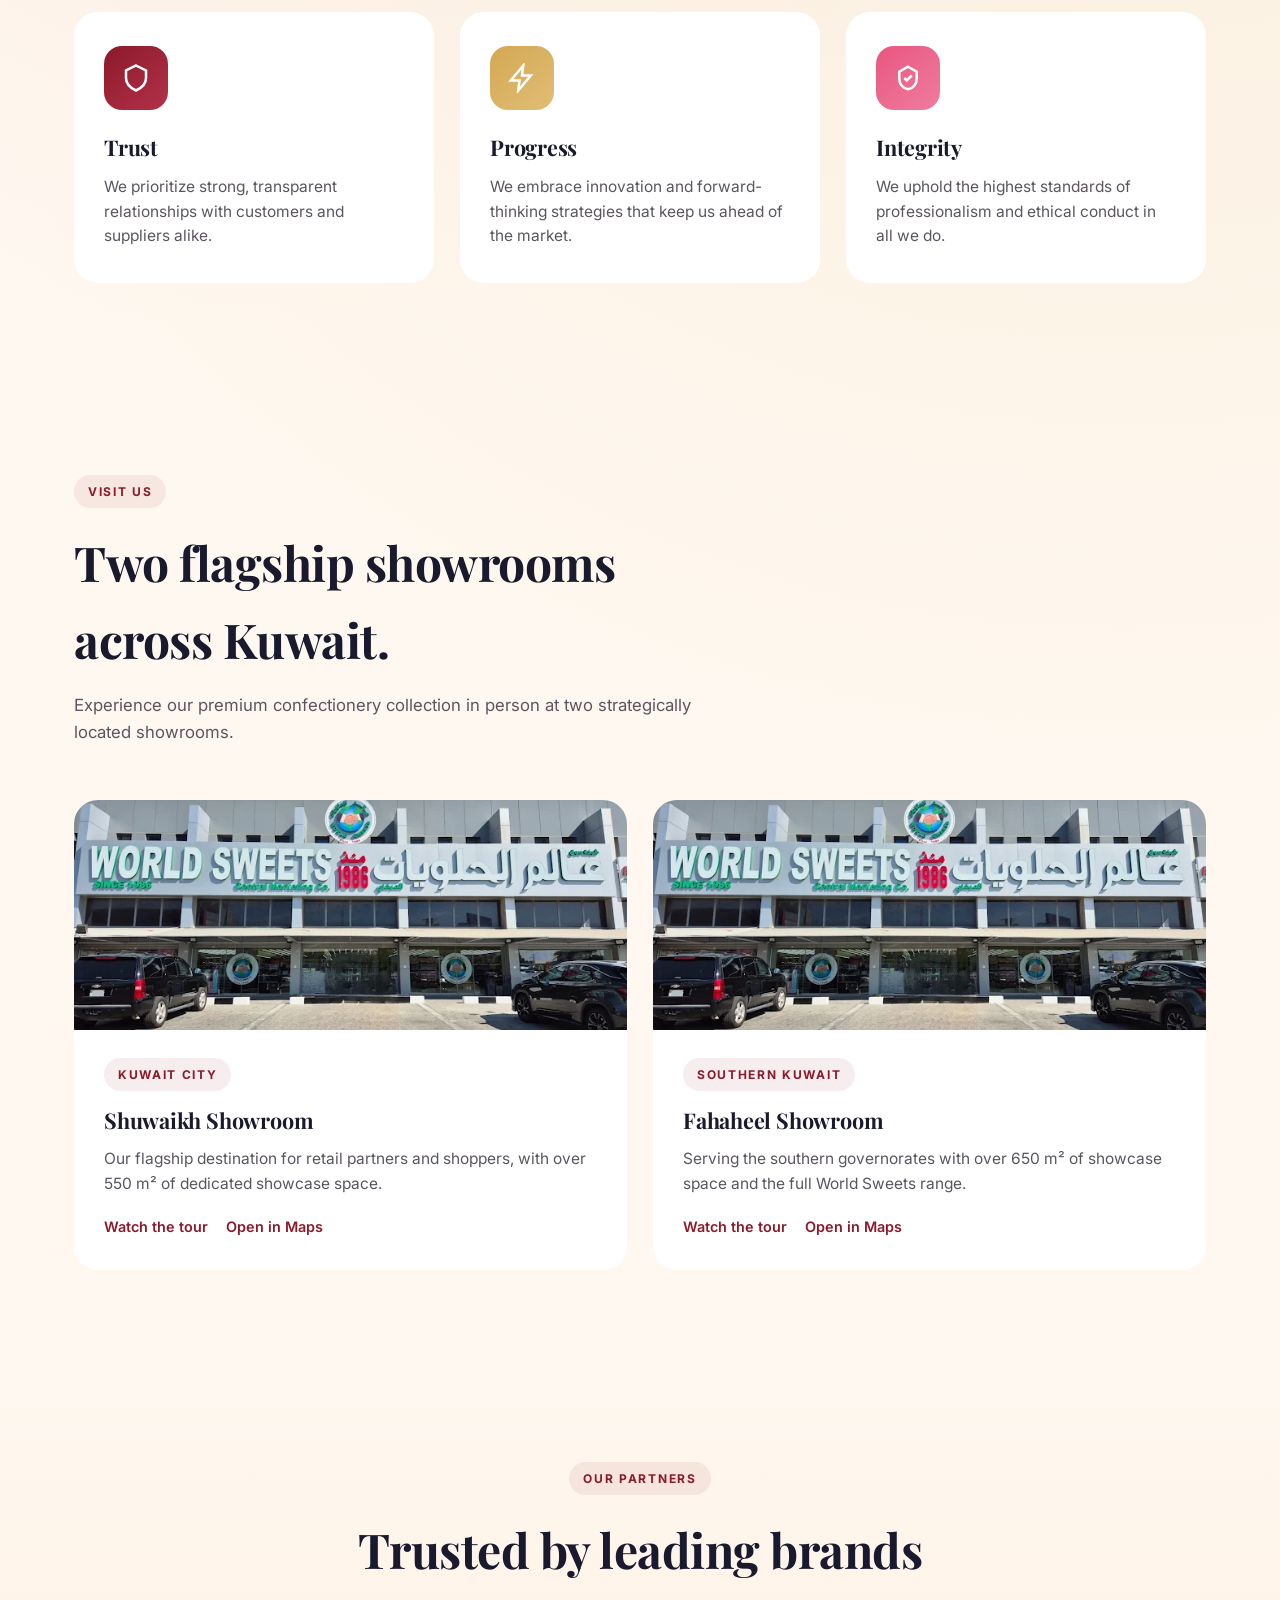
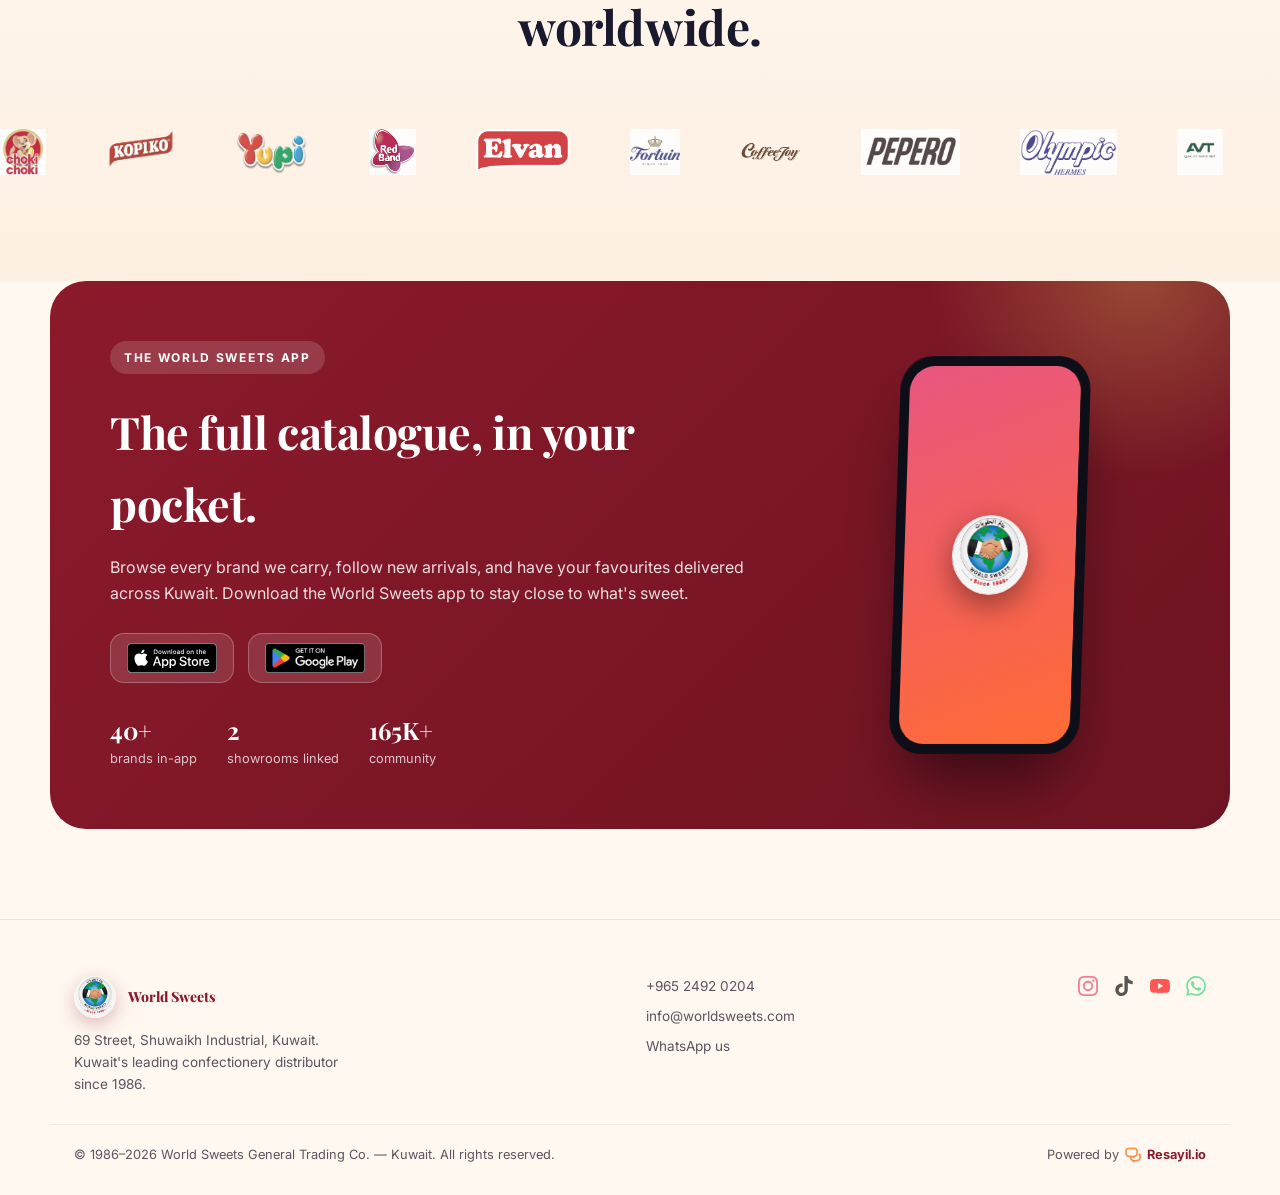
==== commit 2475ac03: "feat: rebuild all pages with demo1-depth 3D visual system Apply the same 3D floating-badge parallax " ====
--- a/index.html
+++ b/index.html
@@ -25,7 +25,6 @@
 <link rel="preconnect" href="https://fonts.googleapis.com">
 <link rel="preconnect" href="https://fonts.gstatic.com" crossorigin>
 <link href="https://fonts.googleapis.com/css2?family=Playfair+Display:wght@600;700;800&family=Inter:wght@400;500;600;700&display=swap" rel="stylesheet">
-<link rel="stylesheet" href="css/site.css">
 <script type="application/ld+json">
 {
   "@context": "https://schema.org",
@@ -51,223 +50,272 @@
   ]
 }
 </script>
+<style>
+  :root{
+    --cream:#FFF8F0; --cream-2:#FDEFE2;
+    --burgundy:#8B1A2B; --burgundy-d:#6E1322;
+    --gold:#D4A853; --pink:#E8567F; --coral:#FF6B35;
+    --ink:#1A1A2E; --muted:#5b5560;
+    --shadow:30 26 22;
+  }
+  *{margin:0;padding:0;box-sizing:border-box}
+  html{scroll-behavior:smooth}
+  body{
+    font-family:'Inter',sans-serif;background:var(--cream);color:var(--ink);
+    overflow-x:hidden;line-height:1.6;
+    background-image:
+      radial-gradient(circle at 12% 8%, rgba(232,86,127,.10), transparent 38%),
+      radial-gradient(circle at 88% 22%, rgba(212,168,83,.14), transparent 40%);
+  }
+  h1,h2,h3{font-family:'Playfair Display',serif;letter-spacing:-.01em}
+  .wrap{max-width:1180px;margin-inline:auto;padding-inline:24px}
+  a{color:inherit;text-decoration:none}
+
+  /* NAV */
+  nav{position:fixed;inset-block-start:0;inset-inline:0;z-index:50;
+    display:flex;align-items:center;justify-content:space-between;
+    padding:16px 32px;backdrop-filter:blur(12px);
+    background:rgba(255,248,240,.7);border-bottom:1px solid rgba(139,26,43,.10);}
+  .brand{display:flex;align-items:center;gap:12px;font-family:'Playfair Display';font-weight:800;color:var(--burgundy)}
+  .brand img{width:42px;height:42px;border-radius:50%;box-shadow:0 6px 18px rgba(139,26,43,.28)}
+  .navlinks{display:flex;gap:30px;font-size:14px;font-weight:500;color:var(--muted)}
+  .navlinks a:hover{color:var(--burgundy)}
+  .btn{display:inline-flex;align-items:center;gap:8px;font-weight:600;font-size:14px;
+    padding:11px 22px;border-radius:999px;transition:transform .25s cubic-bezier(.2,.8,.2,1),box-shadow .25s;}
+  .btn-primary{background:var(--burgundy);color:#fff;box-shadow:0 10px 24px rgba(139,26,43,.35)}
+  .btn-primary:hover{transform:translateY(-2px) scale(1.02);box-shadow:0 16px 32px rgba(139,26,43,.45)}
+  .btn-primary:active{transform:translateY(1px) scale(.98)}
+  @media(max-width:760px){.navlinks{display:none}}
+
+  /* HERO with 3D parallax stage */
+  .hero{position:relative;min-height:100dvh;display:grid;place-items:center;
+    perspective:1400px;padding:120px 0 60px;}
+  .stage{position:relative;transform-style:preserve-3d;width:100%;display:grid;
+    grid-template-columns:1.1fr .9fr;gap:40px;align-items:center}
+  @media(max-width:880px){.stage{grid-template-columns:1fr;text-align:center}}
+  .eyebrow{display:inline-flex;align-items:center;gap:8px;font-size:12px;font-weight:700;
+    letter-spacing:.14em;text-transform:uppercase;color:var(--burgundy);
+    background:rgba(139,26,43,.08);padding:7px 14px;border-radius:999px;margin-bottom:22px}
+  .eyebrow b{color:var(--gold)}
+  .hero h1{font-size:clamp(2.6rem,6vw,4.7rem);line-height:1.02;color:var(--ink)}
+  .hero h1 em{font-style:italic;color:var(--burgundy)}
+  .hero p{margin:22px 0 30px;color:var(--muted);font-size:1.12rem;max-width:46ch}
+  @media(max-width:880px){.hero p{margin-inline:auto}}
+  .cta-row{display:flex;gap:14px;flex-wrap:wrap}
+  @media(max-width:880px){.cta-row{justify-content:center}}
+  .btn-ghost{border:1.5px solid rgba(139,26,43,.25);color:var(--burgundy)}
+  .btn-ghost:hover{background:rgba(139,26,43,.06);transform:translateY(-2px)}
+  .since{display:block;margin-top:16px;font-size:.85rem;font-weight:500;color:var(--muted)}
+
+  /* floating 3D badge scene */
+  .scene{position:relative;height:440px;transform-style:preserve-3d}
+  .float{position:absolute;border-radius:50%;display:grid;place-items:center;
+    box-shadow:0 30px 60px -18px rgba(var(--shadow),.45);will-change:transform}
+  .badge-main{inset-block-start:50%;inset-inline-start:50%;width:300px;height:300px;
+    margin:-150px 0 0 -150px;background:#fff;padding:14px;
+    transform:translateZ(60px);animation:bob 7s ease-in-out infinite}
+  .badge-main img{width:100%;height:100%;border-radius:50%;object-fit:cover}
+  .chip{width:96px;height:96px;font-size:13px;font-weight:700;color:#fff;text-align:center;line-height:1.15}
+  .c1{background:linear-gradient(140deg,var(--coral),#ff9466);inset-block-start:2%;inset-inline-end:6%;transform:translateZ(120px);animation:bob 5s ease-in-out infinite}
+  .c2{background:linear-gradient(140deg,var(--pink),#f59ab6);inset-block-end:6%;inset-inline-start:0;transform:translateZ(95px);animation:bob 6.4s ease-in-out infinite .6s}
+  .c3{background:linear-gradient(140deg,var(--gold),#eaca8c);width:78px;height:78px;font-size:12px;inset-block-end:18%;inset-inline-end:2%;transform:translateZ(150px);animation:bob 5.8s ease-in-out infinite 1s}
+  @keyframes bob{0%,100%{translate:0 0}50%{translate:0 -16px}}
+
+  /* STATS extruded blocks */
+  .stats{display:grid;grid-template-columns:repeat(auto-fit,minmax(200px,1fr));gap:24px;
+    margin-top:30px;perspective:1000px}
+  .stat{background:#fff;border-radius:20px;padding:30px 26px;
+    box-shadow:0 1px 0 rgba(139,26,43,.05),0 22px 40px -24px rgba(var(--shadow),.5);
+    transform-style:preserve-3d;transition:transform .35s cubic-bezier(.2,.8,.2,1),box-shadow .35s;
+    border-block-start:4px solid var(--gold)}
+  .stat:hover{transform:translateY(-6px) rotateX(7deg);box-shadow:0 36px 60px -28px rgba(var(--shadow),.6)}
+  .stat .n{font-family:'Playfair Display';font-weight:800;font-size:2.7rem;color:var(--burgundy);line-height:1}
+  .stat .l{color:var(--muted);font-size:.92rem;margin-top:8px;font-weight:500}
+
+  section{padding:96px 0}
+  .sec-head{max-width:620px;margin-bottom:54px}
+  .sec-head.center{margin-inline:auto;text-align:center}
+  .sec-head .eyebrow{margin-bottom:16px}
+  .sec-head h2{font-size:clamp(2rem,4vw,3rem);color:var(--ink)}
+  .sec-head p{color:var(--muted);margin-top:14px;font-size:1.05rem}
+
+  /* PILLAR tilt cards */
+  .pillars{display:grid;grid-template-columns:repeat(auto-fit,minmax(280px,1fr));gap:26px;perspective:1200px}
+  .card{position:relative;background:#fff;border-radius:24px;padding:34px 30px;
+    transform-style:preserve-3d;transition:transform .2s ease,box-shadow .3s;
+    box-shadow:0 24px 50px -30px rgba(var(--shadow),.55);overflow:hidden}
+  .card::before{content:"";position:absolute;inset:0;background:linear-gradient(150deg,rgba(212,168,83,.10),transparent 55%);opacity:0;transition:opacity .3s}
+  .card:hover::before{opacity:1}
+  .ico{width:64px;height:64px;border-radius:18px;display:grid;place-items:center;margin-bottom:20px;
+    transform:translateZ(40px);box-shadow:0 12px 24px -8px rgba(var(--shadow),.4)}
+  .ico svg{width:30px;height:30px;stroke:#fff;stroke-width:2;fill:none}
+  .card h3{font-size:1.35rem;margin-bottom:10px;transform:translateZ(28px)}
+  .card p{color:var(--muted);font-size:.97rem;transform:translateZ(18px)}
+
+  /* SHOWROOMS tilt cards (photo + text) */
+  .rooms{display:grid;grid-template-columns:repeat(auto-fit,minmax(320px,1fr));gap:26px;perspective:1200px}
+  .room-card{position:relative;background:#fff;border-radius:24px;overflow:hidden;
+    transform-style:preserve-3d;transition:transform .2s ease,box-shadow .3s;
+    box-shadow:0 24px 50px -30px rgba(var(--shadow),.55)}
+  .room-card img{width:100%;height:230px;object-fit:cover;display:block}
+  .room-meta{padding:28px 30px 32px;transform:translateZ(20px)}
+  .room-meta .eyebrow{margin-bottom:12px}
+  .room-meta h3{font-size:1.35rem;margin-bottom:10px}
+  .room-meta p{color:var(--muted);font-size:.97rem}
+  .room-links{display:flex;gap:18px;margin-top:18px;font-weight:600;font-size:.9rem}
+  .room-links a{color:var(--burgundy)}
+  .room-links a:hover{text-decoration:underline}
+
+  /* BRANDS marquee */
+  .brands{background:linear-gradient(180deg,var(--cream),var(--cream-2));overflow:hidden}
+  .marquee{display:flex;gap:60px;animation:scroll 32s linear infinite;width:max-content;align-items:center;padding:10px 0}
+  .marquee img{height:46px;width:auto;object-fit:contain;filter:grayscale(.2);opacity:.85;transition:.3s}
+  .marquee img:hover{filter:none;opacity:1;transform:scale(1.08)}
+  @keyframes scroll{to{transform:translateX(-50%)}}
+
+  /* APP CTA 3D phone */
+  .appcta{background:linear-gradient(135deg,var(--burgundy),var(--burgundy-d));color:#fff;border-radius:36px;
+    margin:0 24px 90px;max-width:1180px;margin-inline:auto;padding:60px;position:relative;overflow:hidden;perspective:1000px}
+  .appcta::after{content:"";position:absolute;inset-block-start:-40%;inset-inline-end:-10%;width:420px;height:420px;
+    background:radial-gradient(circle,rgba(212,168,83,.35),transparent 70%)}
+  .appcta .eyebrow{background:rgba(255,255,255,.15);color:#fff}
+  .appcta .eyebrow b{color:var(--gold)}
+  .appcta-grid{display:grid;grid-template-columns:1.3fr .7fr;gap:30px;align-items:center;position:relative;z-index:1}
+  @media(max-width:760px){.appcta-grid{grid-template-columns:1fr;text-align:center}.appcta{padding:40px 26px}}
+  .appcta h2{font-size:clamp(1.8rem,4vw,2.8rem);color:#fff}
+  .appcta p{color:rgba(255,255,255,.85);margin:16px 0 26px}
+  .store-row{display:flex;gap:14px;flex-wrap:wrap}
+  @media(max-width:760px){.store-row{justify-content:center}}
+  .store-badge{display:inline-flex;align-items:center;justify-content:center;background:rgba(255,255,255,.12);
+    border:1px solid rgba(255,255,255,.25);border-radius:14px;padding:9px 16px;transition:.25s}
+  .store-badge:hover{background:#fff;transform:translateY(-3px)}
+  .store-badge img{display:block;height:30px;width:auto}
+  .flagship-stats{display:flex;gap:30px;margin-top:28px;flex-wrap:wrap}
+  @media(max-width:760px){.flagship-stats{justify-content:center}}
+  .flagship-stats div{display:flex;flex-direction:column}
+  .flagship-stats b{font-family:'Playfair Display';font-size:1.5rem}
+  .flagship-stats span{font-size:.8rem;color:rgba(255,255,255,.75)}
+  .phone{justify-self:center;width:200px;height:400px;background:#0e0e18;border-radius:34px;padding:10px;
+    box-shadow:0 40px 70px -20px rgba(0,0,0,.6);transform:rotateY(-18deg) rotateX(6deg);transform-style:preserve-3d}
+  .phone .scr{width:100%;height:100%;border-radius:26px;background:linear-gradient(160deg,var(--pink),var(--coral));
+    display:grid;place-items:center}
+  .phone .scr img{width:80px;height:80px;border-radius:50%;box-shadow:0 10px 30px rgba(0,0,0,.4)}
+  @media(max-width:760px){.phone{display:none}}
+
+  /* sticky "get the app" companion pill */
+  .companion{position:fixed;inset-block-end:26px;inset-inline-end:26px;z-index:60;display:flex;align-items:center;gap:12px;
+    background:#fff;padding:10px 20px 10px 10px;border-radius:999px;box-shadow:0 20px 40px -18px rgba(var(--shadow),.5);
+    opacity:0;visibility:hidden;transform:translateY(16px);transition:opacity .35s ease,transform .35s ease,visibility .35s;}
+  .companion.show{opacity:1;visibility:visible;transform:none}
+  .companion:hover{transform:translateY(-3px)}
+  .companion.show:hover{transform:translateY(-3px)}
+  .companion img{width:38px;height:38px;border-radius:50%;box-shadow:0 6px 14px rgba(139,26,43,.28)}
+  .companion .txt{display:flex;flex-direction:column;line-height:1.2}
+  .companion .txt b{font-size:.85rem;color:var(--ink)}
+  .companion .txt span{font-size:.72rem;color:var(--muted)}
+  @media(max-width:520px){.companion .txt span{display:none}}
+
+  /* FOOTER */
+  footer{padding:56px 24px 30px;color:var(--muted);font-size:14px;border-top:1px solid rgba(139,26,43,.1)}
+  .footer-grid{display:flex;flex-wrap:wrap;gap:32px;justify-content:space-between;align-items:flex-start;padding-bottom:28px}
+  .f-brand .brand{margin-bottom:12px}
+  .f-brand p{font-size:.85rem;max-width:32ch}
+  .f-contact{display:flex;flex-direction:column;gap:8px;font-size:.85rem}
+  .f-contact a:hover{color:var(--burgundy)}
+  .f-social{display:flex;gap:16px;align-items:center}
+  .f-social img{opacity:.65;transition:.25s}
+  .f-social a:hover img{opacity:1;transform:translateY(-2px)}
+  .f-bottom{display:flex;flex-wrap:wrap;gap:14px;justify-content:space-between;align-items:center;
+    border-top:1px solid rgba(139,26,43,.08);padding-top:20px;font-size:.8rem}
+  .powered{display:inline-flex;align-items:center;gap:6px;color:var(--muted)}
+  .powered img{width:16px;height:16px;border-radius:4px}
+  .powered strong{color:var(--burgundy)}
+
+  /* reveal */
+  .reveal{opacity:0;transform:translateY(28px);transition:opacity .7s ease,transform .7s cubic-bezier(.2,.8,.2,1)}
+  .reveal.in{opacity:1;transform:none}
+  @media(prefers-reduced-motion:reduce){*{animation:none!important;transition:none!important}.reveal{opacity:1;transform:none}}
+</style>
 </head>
 <body>
-
-<!-- top bar -->
-<div class="topbar">
-  <div class="wrap">
-    <span>Kuwait · Established 1986</span>
-    <div class="tb-contact" style="display:flex;gap:18px;align-items:center">
-      <a href="tel:+96524920204">+965 2492 0204</a>
-      <span>·</span>
-      <a href="mailto:info@worldsweets.com">info@worldsweets.com</a>
-    </div>
-  </div>
-</div>
-
-<!-- nav -->
-<nav class="site">
-  <div class="wrap">
-    <a class="brand" href="index.html" aria-label="World Sweets home">
-      <img src="images/icons/logo.png" alt="World Sweets logo" width="46" height="46">
-      <span><b>World Sweets</b><small>General Trading · Kuwait</small></span>
-    </a>
-    <div class="navlinks">
-      <a href="about.html">About</a>
-      <a href="distribution.html">Distribution</a>
-      <a href="showrooms.html">Showrooms</a>
-      <a href="app.html">App</a>
-      <a href="contact.html">Contact</a>
-    </div>
-    <div class="nav-cta">
-      <a class="btn btn-primary" href="app.html">Download App</a>
-      <button class="nav-toggle" id="nav-toggle" aria-label="Open menu" aria-expanded="false" aria-controls="mobile-menu">
-        <span></span><span></span><span></span>
-      </button>
-    </div>
-  </div>
+<nav>
+  <a class="brand" href="index.html"><img src="images/icons/logo.png" alt="World Sweets logo">World Sweets</a>
+  <div class="navlinks">
+    <a href="about.html">About</a>
+    <a href="distribution.html">Distribution</a>
+    <a href="showrooms.html">Showrooms</a>
+    <a href="app.html">App</a>
+    <a href="contact.html">Contact</a>
+  </div>
+  <a class="btn btn-primary" href="app.html">Download App</a>
 </nav>
 
-<!-- mobile menu -->
-<div class="mobile-menu" id="mobile-menu" role="dialog" aria-modal="true" aria-label="Navigation menu">
-  <div class="mobile-menu-head">
-    <span class="brand"><b>World Sweets</b><small>Kuwait</small></span>
-    <button class="mm-close" id="mm-close" aria-label="Close menu">&times;</button>
-  </div>
-  <a class="mm-link" href="about.html">About</a>
-  <a class="mm-link" href="distribution.html">Distribution</a>
-  <a class="mm-link" href="showrooms.html">Showrooms</a>
-  <a class="mm-link" href="app.html">App</a>
-  <a class="mm-link" href="contact.html">Contact</a>
-  <a class="btn btn-gold" href="app.html">Download the app</a>
-</div>
-
-<main>
-
-<!-- hero -->
 <header class="hero" id="hero">
-  <div class="wrap">
-    <div class="reveal">
-      <span class="kicker">Confectionery Distribution · Since 1986</span>
-      <h1>Kuwait's trusted partner in <span>fine confectionery</span>.</h1>
-      <p class="lead">World Sweets distributes the world's most loved confectionery brands across Kuwait, backed by four decades of showrooms, wholesale reach, and reliable delivery.</p>
+  <div class="wrap stage" id="stage">
+    <div>
+      <span class="eyebrow">Confectionery distribution since <b>1986</b></span>
+      <h1>Kuwait's trusted partner in <em>fine confectionery</em>.</h1>
+      <p>World Sweets distributes the world's most loved confectionery brands across Kuwait, backed by four decades of showrooms, wholesale reach, and reliable delivery.</p>
       <div class="cta-row">
         <a class="btn btn-primary" href="app.html">Download the app</a>
-        <a class="btn btn-outline" href="about.html">About the company</a>
-        <span class="since">Serving Kuwait for 40 years</span>
+        <a class="btn btn-ghost" href="about.html">About the company</a>
       </div>
-    </div>
-    <div class="stack" id="stack">
-      <div class="panel p1"><div class="seal" style="background:radial-gradient(circle,var(--burgundy),var(--burgundy-d))"></div><div class="pl">Established</div><div class="pv">1986</div><div class="pd">Four decades of distribution in Kuwait.</div></div>
-      <div class="panel p2"><div class="seal" style="background:radial-gradient(circle,var(--gold),var(--gold-d))"></div><div class="pl">Team</div><div class="pv">150+ professionals</div><div class="pd">Sales, logistics, and showroom specialists.</div></div>
-      <div class="panel p3"><div class="seal" style="background:radial-gradient(circle,var(--navy),#0d1326)"></div><div class="pl">Network</div><div class="pv">Nationwide reach</div><div class="pd">Two flagship showrooms, every governorate served.</div></div>
+      <span class="since">Serving Kuwait for 40 years</span>
+    </div>
+    <div class="scene" id="scene">
+      <div class="float chip c1">40+<br><small>years</small></div>
+      <div class="float chip c2">165K+<br><small>followers</small></div>
+      <div class="float chip c3">2 show<br>rooms</div>
+      <div class="float badge-main"><img src="images/icons/logo.png" alt="World Sweets badge"></div>
     </div>
   </div>
 </header>
 
-<!-- metrics -->
-<section class="metrics" style="padding:0">
-  <div class="wrap">
-    <div class="metric reveal"><div class="n">1986</div><div class="l">Year established</div></div>
-    <div class="metric reveal"><div class="n">40+</div><div class="l">Years of distribution</div></div>
-    <div class="metric reveal"><div class="n">150+</div><div class="l">Professionals</div></div>
-    <div class="metric reveal"><div class="n">165K+</div><div class="l">Social followers</div></div>
+<section class="wrap" style="padding-top:0">
+  <div class="stats reveal">
+    <div class="stat"><div class="n">1986</div><div class="l">Year established</div></div>
+    <div class="stat"><div class="n">150+</div><div class="l">Professionals on the team</div></div>
+    <div class="stat"><div class="n">40+</div><div class="l">International brands carried</div></div>
+    <div class="stat"><div class="n">165K+</div><div class="l">Social followers</div></div>
   </div>
 </section>
 
-<!-- app promo band -->
-<section class="appcta flagship">
-  <div class="wrap">
-    <div class="reveal">
-      <span class="kicker">The World Sweets app</span>
-      <h2>The full catalogue, in your pocket.</h2>
-      <p>Browse every brand we carry, follow new arrivals, and have your favourites delivered across Kuwait. Download the World Sweets app to stay close to what's sweet.</p>
-      <div class="store-row">
-        <a class="store-badge app-store-link" href="app.html" aria-label="Download on the App Store"><img src="images/badges/app-store.svg" alt="Download on the App Store" width="135" height="48"></a>
-        <a class="store-badge app-store-link" href="app.html" aria-label="Get it on Google Play"><img src="images/badges/google-play.png" alt="Get it on Google Play" width="124" height="48"></a>
-      </div>
-      <div class="flagship-stats">
-        <div><b>40+</b><span>brands in-app</span></div>
-        <div><b>2</b><span>showrooms linked</span></div>
-        <div><b>165K+</b><span>community</span></div>
-      </div>
-    </div>
-    <div class="seal-lg reveal"><img src="images/icons/logo.png" alt="World Sweets app icon"></div>
+<section id="about" class="wrap">
+  <div class="sec-head reveal">
+    <span class="eyebrow">Core values</span>
+    <h2>The principles behind every partnership.</h2>
+    <p>What drives World Sweets: bringing joy to every customer with premium-quality confectionery from around the world, and becoming the leading choice for confectionery excellence in Kuwait and beyond.</p>
+  </div>
+  <div class="pillars" id="pillars">
+    <div class="card reveal">
+      <div class="ico" style="background:linear-gradient(140deg,var(--burgundy),#b33148)"><svg viewBox="0 0 24 24"><path d="M12 2l8 4v6c0 5-3.5 8-8 10-4.5-2-8-5-8-10V6l8-4z"/></svg></div>
+      <h3>Trust</h3>
+      <p>We prioritize strong, transparent relationships with customers and suppliers alike.</p>
+    </div>
+    <div class="card reveal">
+      <div class="ico" style="background:linear-gradient(140deg,var(--gold),#e0bd76)"><svg viewBox="0 0 24 24"><path d="M13 2L3 14h7l-1 8 10-12h-7l1-8z"/></svg></div>
+      <h3>Progress</h3>
+      <p>We embrace innovation and forward-thinking strategies that keep us ahead of the market.</p>
+    </div>
+    <div class="card reveal">
+      <div class="ico" style="background:linear-gradient(140deg,var(--pink),#f07ca0)"><svg viewBox="0 0 24 24"><path d="M9 12l2 2 4-4M12 3l7 4v5c0 5-3 8-7 9-4-1-7-4-7-9V7l7-4z"/></svg></div>
+      <h3>Integrity</h3>
+      <p>We uphold the highest standards of professionalism and ethical conduct in all we do.</p>
+    </div>
   </div>
 </section>
 
-<!-- mission & vision -->
-<section class="wrap">
+<section id="showrooms" class="wrap">
   <div class="sec-head reveal">
-    <span class="kicker">Purpose</span>
-    <h2>What drives World Sweets.</h2>
-  </div>
-  <div class="mv-grid">
-    <div class="mv reveal">
-      <div class="rule"></div>
-      <h3>Our Mission</h3>
-      <p>To bring joy to every customer by delivering premium-quality confectionery products from around the world, offering exceptional value and unforgettable sweet experiences.</p>
-    </div>
-    <div class="mv vision reveal">
-      <div class="rule"></div>
-      <h3>Our Vision</h3>
-      <p>To inspire happiness and connection across communities, becoming the leading choice for confectionery excellence in Kuwait and beyond.</p>
-    </div>
-  </div>
-</section>
-
-<!-- core values -->
-<section class="values">
-  <div class="wrap">
-    <div class="sec-head reveal">
-      <span class="kicker">Core values</span>
-      <h2>The principles behind every partnership.</h2>
-    </div>
-    <div class="vgrid">
-      <div class="vcard reveal">
-        <div class="vix"><svg viewBox="0 0 24 24"><path d="M12 2l8 4v6c0 5-3.5 8-8 10-4.5-2-8-5-8-10V6l8-4z"/></svg></div>
-        <h3>Trust</h3>
-        <p>We prioritize strong, transparent relationships with customers and suppliers alike.</p>
-      </div>
-      <div class="vcard reveal">
-        <div class="vix"><svg viewBox="0 0 24 24"><path d="M13 2L3 14h7l-1 8 10-12h-7l1-8z"/></svg></div>
-        <h3>Progress</h3>
-        <p>We embrace innovation and forward-thinking strategies that keep us ahead of the market.</p>
-      </div>
-      <div class="vcard reveal">
-        <div class="vix"><svg viewBox="0 0 24 24"><path d="M9 12l2 2 4-4M12 3l7 4v5c0 5-3 8-7 9-4-1-7-4-7-9V7l7-4z"/></svg></div>
-        <h3>Integrity</h3>
-        <p>We uphold the highest standards of professionalism and ethical conduct in all we do.</p>
-      </div>
-    </div>
-  </div>
-</section>
-
-<!-- strengths -->
-<section class="wrap">
-  <div class="sec-head reveal">
-    <span class="kicker">Why partner with us</span>
-    <h2>Strengths that keep us ahead.</h2>
-    <p>We invest in long-term brand development, disciplined cost management, and a product range that keeps pace with a fast-moving confectionery market.</p>
-  </div>
-  <div class="str-grid">
-    <div class="str reveal"><h3><span class="dot"></span>Strong Partnerships</h3><p>Long-lasting relationships built on trust, transparency, and mutual growth.</p></div>
-    <div class="str reveal"><h3><span class="dot"></span>Innovative Approach</h3><p>Forward-thinking strategies that keep us ahead in a dynamic confectionery market.</p></div>
-    <div class="str reveal"><h3><span class="dot"></span>Exceptional Service</h3><p>Clear communication and dedicated support that make every client experience seamless.</p></div>
-    <div class="str reveal"><h3><span class="dot"></span>Brand Development</h3><p>Long-term investment in brands, cost control, and a continually improving range.</p></div>
-  </div>
-</section>
-
-<!-- distribution channels teaser -->
-<section class="wrap">
-  <div class="sec-head reveal">
-    <span class="kicker">How we reach the market</span>
-    <h2>Five distribution channels, one trusted partner.</h2>
-    <p>From walk-in showrooms to e-commerce, wholesale, and catering, World Sweets puts confectionery in every hand across Kuwait.</p>
-  </div>
-  <div class="cap-grid">
-    <div class="cap reveal">
-      <div class="ix"><svg viewBox="0 0 24 24"><path d="M3 9l1-5h16l1 5M4 9h16v11H4zM9 20v-6h6v6"/></svg></div>
-      <h3>Showroom</h3>
-      <p>Walk-in purchases through two showrooms in key areas, each with over 550 m² of showcase space.</p>
-    </div>
-    <div class="cap reveal">
-      <div class="ix"><svg viewBox="0 0 24 24"><rect x="5" y="2" width="14" height="20" rx="3"/><path d="M11 18h2"/></svg></div>
-      <h3>E-Commerce</h3>
-      <p>Direct delivery via the World Sweets app and partners such as Talabat and Tawseel.</p>
-    </div>
-    <div class="cap reveal">
-      <div class="ix"><svg viewBox="0 0 24 24"><path d="M4 20h16M6 20V9a6 6 0 0 1 12 0v11M9 6V4M15 6V4"/></svg></div>
-      <h3>Catering</h3>
-      <p>Premium sweets and custom-made products tailored for catering companies and their audiences.</p>
-    </div>
-    <div class="cap reveal">
-      <div class="ix"><svg viewBox="0 0 24 24"><path d="M3 7h18l-2 13H5L3 7zM8 7V5a4 4 0 0 1 8 0v2"/></svg></div>
-      <h3>Wholesale &amp; Modern Trade</h3>
-      <p>Supplying supermarkets and hypermarkets, backed by promotions, flyers, and in-house repacking.</p>
-    </div>
-    <div class="cap reveal">
-      <div class="ix"><svg viewBox="0 0 24 24"><circle cx="5" cy="12" r="1.6"/><circle cx="12" cy="12" r="1.6"/><circle cx="19" cy="12" r="1.6"/></svg></div>
-      <h3>&amp; Many More</h3>
-      <p>Flexible channels and partnerships that adapt to the needs of a growing Kuwaiti market.</p>
-    </div>
-  </div>
-  <p class="reveal" style="margin-top:32px"><a class="btn btn-primary" href="distribution.html">Explore distribution channels</a></p>
-</section>
-
-<!-- showrooms teaser -->
-<section class="wrap">
-  <div class="sec-head reveal">
-    <span class="kicker">Visit us</span>
+    <span class="eyebrow">Visit us</span>
     <h2>Two flagship showrooms across Kuwait.</h2>
     <p>Experience our premium confectionery collection in person at two strategically located showrooms.</p>
   </div>
   <div class="rooms">
-    <div class="room reveal">
+    <div class="room-card reveal">
       <img src="images/showrooms/shop-exterior.webp" alt="World Sweets Shuwaikh showroom exterior" loading="lazy">
-      <div class="meta">
-        <span class="tag">Kuwait City</span>
+      <div class="room-meta">
+        <span class="eyebrow">Kuwait City</span>
         <h3>Shuwaikh Showroom</h3>
         <p>Our flagship destination for retail partners and shoppers, with over 550 m² of dedicated showcase space.</p>
         <div class="room-links">
@@ -276,10 +324,10 @@
         </div>
       </div>
     </div>
-    <div class="room reveal">
+    <div class="room-card reveal">
       <img src="images/showrooms/shop-exterior.webp" alt="World Sweets Fahaheel showroom exterior" loading="lazy">
-      <div class="meta">
-        <span class="tag">Southern Kuwait</span>
+      <div class="room-meta">
+        <span class="eyebrow">Southern Kuwait</span>
         <h3>Fahaheel Showroom</h3>
         <p>Serving the southern governorates with over 650 m² of showcase space and the full World Sweets range.</p>
         <div class="room-links">
@@ -291,201 +339,110 @@
   </div>
 </section>
 
-<!-- brands marquee -->
-<section class="brands">
-  <div class="wrap">
-    <div class="sec-head center reveal">
-      <span class="kicker">Our partners</span>
-      <h2>Trusted by leading brands worldwide.</h2>
-    </div>
-  </div>
-  <div class="marquee-wrap reveal">
-    <div class="marquee" id="brand-marquee">
-      <img src="images/brands/choki.webp" alt="Choki Choki" loading="lazy">
-      <img src="images/brands/kopiko.webp" alt="Kopiko" loading="lazy">
-      <img src="images/brands/yupi.png" alt="Yupi" loading="lazy">
-      <img src="images/brands/red-band.webp" alt="Red Band" loading="lazy">
-      <img src="images/brands/elvan.png" alt="Elvan" loading="lazy">
-      <img src="images/brands/fortuin.png" alt="Fortuin" loading="lazy">
-      <img src="images/brands/coffee-joy.png" alt="Coffee Joy" loading="lazy">
-      <img src="images/brands/pepero.jpg" alt="Pepero" loading="lazy">
-      <img src="images/brands/oly.png" alt="Oly" loading="lazy">
-      <img src="images/brands/avt.png" alt="AVT" loading="lazy">
-      <img src="images/brands/rollana.jpg" alt="Rollana" loading="lazy">
-      <img src="images/brands/sadia.jpg" alt="Sadia" loading="lazy">
-      <img src="images/brands/sourpunk.png" alt="Sour Punk" loading="lazy">
-      <img src="images/brands/eg.jpg" alt="E and G" loading="lazy">
-    </div>
-  </div>
+<section id="brands" class="brands">
+  <div class="wrap sec-head center reveal">
+    <span class="eyebrow">Our partners</span>
+    <h2>Trusted by leading brands worldwide.</h2>
+  </div>
+  <div class="marquee" id="brand-marquee"></div>
 </section>
 
-<!-- social -->
-<section class="wrap">
-  <div class="sec-head center reveal">
-    <span class="kicker">Stay connected</span>
-    <h2>165,000+ sweet lovers, and growing.</h2>
-    <p>Follow World Sweets for new arrivals, promotions, and a daily dose of everything sweet.</p>
-  </div>
-  <div class="social-grid">
-    <a class="scard reveal" href="https://www.instagram.com/worldsweetskuwait" target="_blank" rel="noopener">
-      <div class="sicon"><img src="images/social/instagram.svg" alt="" width="30" height="30"></div>
-      <h3>Instagram</h3>
-      <p class="handle">@worldsweetskuwait</p>
-      <span class="count">Follow</span>
-    </a>
-    <a class="scard reveal" href="https://www.tiktok.com/@worldsweets" target="_blank" rel="noopener">
-      <div class="sicon"><img src="images/social/tiktok.svg" alt="" width="30" height="30"></div>
-      <h3>TikTok</h3>
-      <p class="handle">@worldsweets</p>
-      <span class="count">Follow</span>
-    </a>
-    <a class="scard reveal" href="https://youtube.com/@worldsweets1986" target="_blank" rel="noopener">
-      <div class="sicon"><img src="images/social/youtube.svg" alt="" width="30" height="30"></div>
-      <h3>YouTube</h3>
-      <p class="handle">@worldsweets1986</p>
-      <span class="count">Subscribe</span>
-    </a>
+<section id="app" class="appcta reveal">
+  <div class="appcta-grid">
+    <div>
+      <span class="eyebrow">The World Sweets app</span>
+      <h2>The full catalogue, in your pocket.</h2>
+      <p>Browse every brand we carry, follow new arrivals, and have your favourites delivered across Kuwait. Download the World Sweets app to stay close to what's sweet.</p>
+      <div class="store-row">
+        <a class="store-badge" href="app.html" aria-label="Download on the App Store"><img src="images/badges/app-store.svg" alt="Download on the App Store"></a>
+        <a class="store-badge" href="app.html" aria-label="Get it on Google Play"><img src="images/badges/google-play.png" alt="Get it on Google Play"></a>
+      </div>
+      <div class="flagship-stats">
+        <div><b>40+</b><span>brands in-app</span></div>
+        <div><b>2</b><span>showrooms linked</span></div>
+        <div><b>165K+</b><span>community</span></div>
+      </div>
+    </div>
+    <div class="phone"><div class="scr"><img src="images/icons/logo.png" alt="World Sweets app icon"></div></div>
   </div>
 </section>
 
-<!-- contact teaser -->
-<section class="about contact" id="contact">
-  <div class="wrap">
-    <div class="reveal">
-      <div class="rule"></div>
-      <h2 style="font-family:'Playfair Display';font-size:clamp(1.8rem,3.4vw,2.6rem);color:var(--navy-2);margin:16px 0 24px">Let's talk sweets.</h2>
-      <div class="contact-info">
-        <div class="ci">
-          <div class="ci-ix"><svg viewBox="0 0 24 24"><path d="M21 10c0 6-9 12-9 12s-9-6-9-12a9 9 0 0 1 18 0z"/><circle cx="12" cy="10" r="3"/></svg></div>
-          <div><div class="ci-l">Head office</div><div class="ci-v">69 Street, Shuwaikh Industrial, Kuwait</div></div>
-        </div>
-        <div class="ci">
-          <div class="ci-ix"><svg viewBox="0 0 24 24"><path d="M22 16.9v3a2 2 0 0 1-2.2 2 19.8 19.8 0 0 1-8.6-3 19.5 19.5 0 0 1-6-6 19.8 19.8 0 0 1-3.1-8.7A2 2 0 0 1 4.1 2h3a2 2 0 0 1 2 1.7c.1 1 .4 1.9.7 2.8a2 2 0 0 1-.5 2.1L8.1 9.9a16 16 0 0 0 6 6l1.3-1.3a2 2 0 0 1 2.1-.4c.9.3 1.8.6 2.8.7a2 2 0 0 1 1.7 2z"/></svg></div>
-          <div><div class="ci-l">Phone</div><div class="ci-v"><a href="tel:+96524920204">+965 2492 0204</a><span class="muted-add">Additional line: to be confirmed</span></div></div>
-        </div>
-        <div class="ci">
-          <div class="ci-ix"><svg viewBox="0 0 24 24"><circle cx="12" cy="12" r="9"/><path d="M12 7v5l3 2"/></svg></div>
-          <div><div class="ci-l">Working hours</div><div class="ci-v">Daily · 9:00 AM – 10:00 PM</div></div>
-        </div>
-        <div class="ci">
-          <div class="ci-ix"><img src="images/social/whatsapp.svg" alt="" width="22" height="22"></div>
-          <div><div class="ci-l">WhatsApp</div><div class="ci-v"><a href="https://wa.me/96524920204" target="_blank" rel="noopener">+965 2492 0204</a></div></div>
-        </div>
-        <div class="ci">
-          <div class="ci-ix"><svg viewBox="0 0 24 24"><rect x="2" y="4" width="20" height="16" rx="2"/><path d="M22 6l-10 7L2 6"/></svg></div>
-          <div><div class="ci-l">Email</div><div class="ci-v"><a href="mailto:info@worldsweets.com">info@worldsweets.com</a></div></div>
-        </div>
-      </div>
-      <p style="margin-top:8px;color:var(--soft);font-size:.9rem">Our two showrooms are separate retail locations — see <a href="showrooms.html" style="color:var(--burgundy);font-weight:600">Showrooms</a> for Shuwaikh &amp; Fahaheel.</p>
-      <p style="margin-top:20px"><a class="btn btn-primary" href="contact.html">Contact us</a></p>
-    </div>
-    <div class="contact-map reveal">
-      <iframe src="https://www.google.com/maps?q=World+Sweets+Shuwaikh+Kuwait&output=embed" title="World Sweets Shuwaikh location" loading="lazy" referrerpolicy="no-referrer-when-downgrade"></iframe>
-    </div>
-  </div>
-</section>
-
-</main>
-
-<!-- footer -->
-<footer class="site">
-  <div class="wrap">
-    <div class="ftop">
-      <div class="fcol">
-        <a class="brand" href="index.html"><img src="images/icons/logo.png" alt="World Sweets" width="46" height="46"><span><b>World Sweets</b><small>Kuwait</small></span></a>
-        <p class="fblurb">Kuwait's leading confectionery distributor since 1986. Premium global brands, two flagship showrooms, and delivery across Kuwait.</p>
-        <div class="store-row">
-          <a class="store-badge" href="app.html" aria-label="Download on the App Store"><img src="images/badges/app-store.svg" alt="Download on the App Store" width="124" height="42"></a>
-          <a class="store-badge" href="app.html" aria-label="Get it on Google Play"><img src="images/badges/google-play.png" alt="Get it on Google Play" width="114" height="42"></a>
-        </div>
-        <div class="fsocial">
-          <a href="https://www.instagram.com/worldsweetskuwait" target="_blank" rel="noopener" aria-label="Instagram"><img src="images/social/instagram.svg" alt="" width="20" height="20"></a>
-          <a href="https://www.tiktok.com/@worldsweets" target="_blank" rel="noopener" aria-label="TikTok"><img src="images/social/tiktok.svg" alt="" width="20" height="20"></a>
-          <a href="https://youtube.com/@worldsweets1986" target="_blank" rel="noopener" aria-label="YouTube"><img src="images/social/youtube.svg" alt="" width="20" height="20"></a>
-          <a class="wa" href="https://wa.me/96524920204" target="_blank" rel="noopener" aria-label="WhatsApp"><img src="images/social/whatsapp.svg" alt="" width="20" height="20"></a>
-        </div>
-      </div>
-      <div class="fcol">
-        <h4>Company</h4>
-        <a href="about.html">About us</a>
-        <a href="distribution.html">Distribution</a>
-        <a href="showrooms.html">Showrooms</a>
-        <a href="app.html">Mobile app</a>
-        <a href="contact.html">Contact</a>
-      </div>
-      <div class="fcol">
-        <h4>Our showrooms</h4>
-        <p><strong style="color:#fff">Shuwaikh</strong><br>550 m² · Kuwait City<br><span style="font-size:12.5px">Tel: to be confirmed</span></p>
-        <a href="https://maps.app.goo.gl/JJyNGuVDmwmfUHDL9" target="_blank" rel="noopener">Open in Maps →</a>
-        <p style="margin-top:14px"><strong style="color:#fff">Fahaheel</strong><br>650 m² · Southern Kuwait<br><span style="font-size:12.5px">Tel: to be confirmed</span></p>
-        <a href="https://maps.app.goo.gl/7aEmgM1BftRYwrcG6" target="_blank" rel="noopener">Open in Maps →</a>
-      </div>
-      <div class="fcol">
-        <h4>Head office</h4>
-        <p>69 Street, Shuwaikh Industrial, Kuwait</p>
-        <a href="tel:+96524920204">+965 2492 0204</a>
-        <a href="https://wa.me/96524920204" target="_blank" rel="noopener">WhatsApp us</a>
-        <a href="mailto:info@worldsweets.com">info@worldsweets.com</a>
-        <p style="margin-top:10px">Daily · 9:00 AM – 10:00 PM</p>
-      </div>
-    </div>
-    <div class="fbot">
-      <span>© 1986–2026 World Sweets General Trading Co. — Kuwait. All rights reserved.</span>
-      <a class="powered" href="https://resayil.io" target="_blank" rel="noopener">Powered by <img src="images/icons/resayil-icon.png" alt=""> <strong>Resayil.io</strong></a>
-      <span><a href="privacy.html">Privacy</a> · <a href="terms.html">Terms</a></span>
-    </div>
+<footer id="footer">
+  <div class="wrap footer-grid">
+    <div class="f-brand">
+      <a class="brand" href="index.html"><img src="images/icons/logo.png" alt="World Sweets logo">World Sweets</a>
+      <p>69 Street, Shuwaikh Industrial, Kuwait. Kuwait's leading confectionery distributor since 1986.</p>
+    </div>
+    <div class="f-contact">
+      <a href="tel:+96524920204">+965 2492 0204</a>
+      <a href="mailto:info@worldsweets.com">info@worldsweets.com</a>
+      <a href="https://wa.me/96524920204" target="_blank" rel="noopener">WhatsApp us</a>
+    </div>
+    <div class="f-social">
+      <a href="https://www.instagram.com/worldsweetskuwait" target="_blank" rel="noopener" aria-label="Instagram"><img src="images/social/instagram.svg" alt="" width="20" height="20"></a>
+      <a href="https://www.tiktok.com/@worldsweets" target="_blank" rel="noopener" aria-label="TikTok"><img src="images/social/tiktok.svg" alt="" width="20" height="20"></a>
+      <a href="https://youtube.com/@worldsweets1986" target="_blank" rel="noopener" aria-label="YouTube"><img src="images/social/youtube.svg" alt="" width="20" height="20"></a>
+      <a href="https://wa.me/96524920204" target="_blank" rel="noopener" aria-label="WhatsApp"><img src="images/social/whatsapp.svg" alt="" width="20" height="20"></a>
+    </div>
+  </div>
+  <div class="wrap f-bottom">
+    <span>© 1986–2026 World Sweets General Trading Co. — Kuwait. All rights reserved.</span>
+    <a class="powered" href="https://resayil.io" target="_blank" rel="noopener">Powered by <img src="images/icons/resayil-icon.png" alt=""> <strong>Resayil.io</strong></a>
   </div>
 </footer>
 
-<!-- floating WhatsApp -->
-<a class="wa-float" id="whatsapp-float" href="https://wa.me/96524920204?text=Hi%20World%20Sweets%2C%20I%27d%20like%20to%20know%20more." target="_blank" rel="noopener" aria-label="Chat with us on WhatsApp">
-  <img src="images/social/whatsapp-white.svg" alt="" width="32" height="32">
-</a>
-
-<!-- sticky app companion pill -->
 <a class="companion" id="app-companion" href="app.html" aria-label="Get the World Sweets app">
   <img src="images/icons/logo.png" alt="">
   <span class="txt"><b>Get the app</b><span>Browse in-app</span></span>
-  <span class="go">Open</span>
 </a>
 
-<!-- sticky mobile app bar -->
-<div class="app-bar" id="app-bar">
-  <img src="images/icons/logo.png" alt="World Sweets app">
-  <div class="ab-txt"><b>World Sweets app</b><span>Shop &amp; get delivery across Kuwait</span></div>
-  <a class="btn btn-gold" href="app.html">Get it</a>
-</div>
-
-<!-- escalating app popup -->
-<div class="popup hidden" id="app-popup" role="dialog" aria-modal="true" aria-labelledby="app-popup-title">
-  <div class="popup-backdrop" data-dismiss="app-popup"></div>
-  <div class="popup-card app-popup-content">
-    <button class="popup-close" id="app-popup-close" aria-label="Close">&times;</button>
-    <div class="pc-ix"><img src="images/icons/logo.png" alt="World Sweets app"></div>
-    <h3 id="app-popup-title">Shop easier on our app!</h3>
-    <p id="app-popup-desc">Browse our full catalogue, get exclusive offers, and enjoy fast delivery across Kuwait.</p>
-    <div class="store-row">
-      <a class="store-badge app-store-link" href="app.html" aria-label="Download on the App Store"><img src="images/badges/app-store.svg" alt="Download on the App Store" width="135" height="46"></a>
-      <a class="store-badge app-store-link" href="app.html" aria-label="Get it on Google Play"><img src="images/badges/google-play.png" alt="Get it on Google Play" width="124" height="46"></a>
-    </div>
-  </div>
-</div>
-
-<!-- follow popup -->
-<div class="popup hidden" id="follow-popup" role="dialog" aria-modal="true" aria-label="Follow us" style="align-items:center">
-  <div class="popup-backdrop" data-dismiss="follow-popup"></div>
-  <div class="follow-card">
-    <button class="popup-close" id="follow-popup-close" aria-label="Close">&times;</button>
-    <h3>Join 165,000+ sweet lovers</h3>
-    <p>Follow World Sweets for new arrivals and promotions.</p>
-    <div class="follow-row">
-      <a href="https://www.instagram.com/worldsweetskuwait" target="_blank" rel="noopener" aria-label="Instagram"><img src="images/social/instagram.svg" alt="" width="24" height="24"></a>
-      <a href="https://www.tiktok.com/@worldsweets" target="_blank" rel="noopener" aria-label="TikTok"><img src="images/social/tiktok.svg" alt="" width="24" height="24"></a>
-      <a href="https://youtube.com/@worldsweets1986" target="_blank" rel="noopener" aria-label="YouTube"><img src="images/social/youtube.svg" alt="" width="24" height="24"></a>
-    </div>
-  </div>
-</div>
-
-<script src="js/site.js" defer></script>
+<script>
+  // brand marquee (duplicated for loop) — real brand list/paths from production index.html
+  const brands=['choki','kopiko','yupi','red-band','elvan','fortuin','coffee-joy','pepero','oly','avt','rollana','sadia','sourpunk','eg'];
+  const ext={choki:'webp',kopiko:'webp',yupi:'png','red-band':'webp',elvan:'png',fortuin:'png','coffee-joy':'png',pepero:'jpg',oly:'png',avt:'png',rollana:'jpg',sadia:'jpg',sourpunk:'png',eg:'jpg'};
+  const m1=document.getElementById('brand-marquee');
+  m1.innerHTML=[...brands,...brands].map(b=>`<img src="images/brands/${b}.${ext[b]}" alt="${b}" loading="lazy">`).join('');
+
+  // scroll reveal
+  const io=new IntersectionObserver((es)=>es.forEach(e=>{if(e.isIntersecting){e.target.classList.add('in');io.unobserve(e.target)}}),{threshold:.15});
+  document.querySelectorAll('.reveal').forEach(el=>io.observe(el));
+
+  const reduce=matchMedia('(prefers-reduced-motion:reduce)').matches;
+
+  // hero parallax tilt (pointer)
+  const scene=document.getElementById('scene');
+  if(scene&&!reduce){
+    window.addEventListener('pointermove',e=>{
+      const x=(e.clientX/innerWidth-.5),y=(e.clientY/innerHeight-.5);
+      scene.style.transform=`rotateY(${x*14}deg) rotateX(${-y*14}deg)`;
+      scene.style.transition='transform .2s ease-out';
+    });
+  }
+
+  // 3D tilt for pillar cards and showroom cards
+  if(!reduce)document.querySelectorAll('.card, .room-card').forEach(card=>{
+    card.addEventListener('pointermove',e=>{
+      const r=card.getBoundingClientRect();
+      const x=(e.clientX-r.left)/r.width-.5,y=(e.clientY-r.top)/r.height-.5;
+      card.style.transform=`rotateY(${x*10}deg) rotateX(${-y*10}deg) translateY(-4px)`;
+    });
+    card.addEventListener('pointerleave',()=>card.style.transform='');
+  });
+
+  // sticky "Get the app" companion pill — show after hero, hide once appcta is in view
+  const companion=document.getElementById('app-companion');
+  const heroEl=document.getElementById('hero');
+  const appctaEl=document.getElementById('app');
+  function updateCompanion(){
+    const heroRect=heroEl.getBoundingClientRect();
+    const appctaRect=appctaEl.getBoundingClientRect();
+    const pastHero=heroRect.bottom<0;
+    const appctaInView=appctaRect.top<innerHeight&&appctaRect.bottom>0;
+    companion.classList.toggle('show',pastHero&&!appctaInView);
+  }
+  window.addEventListener('scroll',updateCompanion,{passive:true});
+  window.addEventListener('resize',updateCompanion);
+  updateCompanion();
+</script>
 </body>
 </html>
